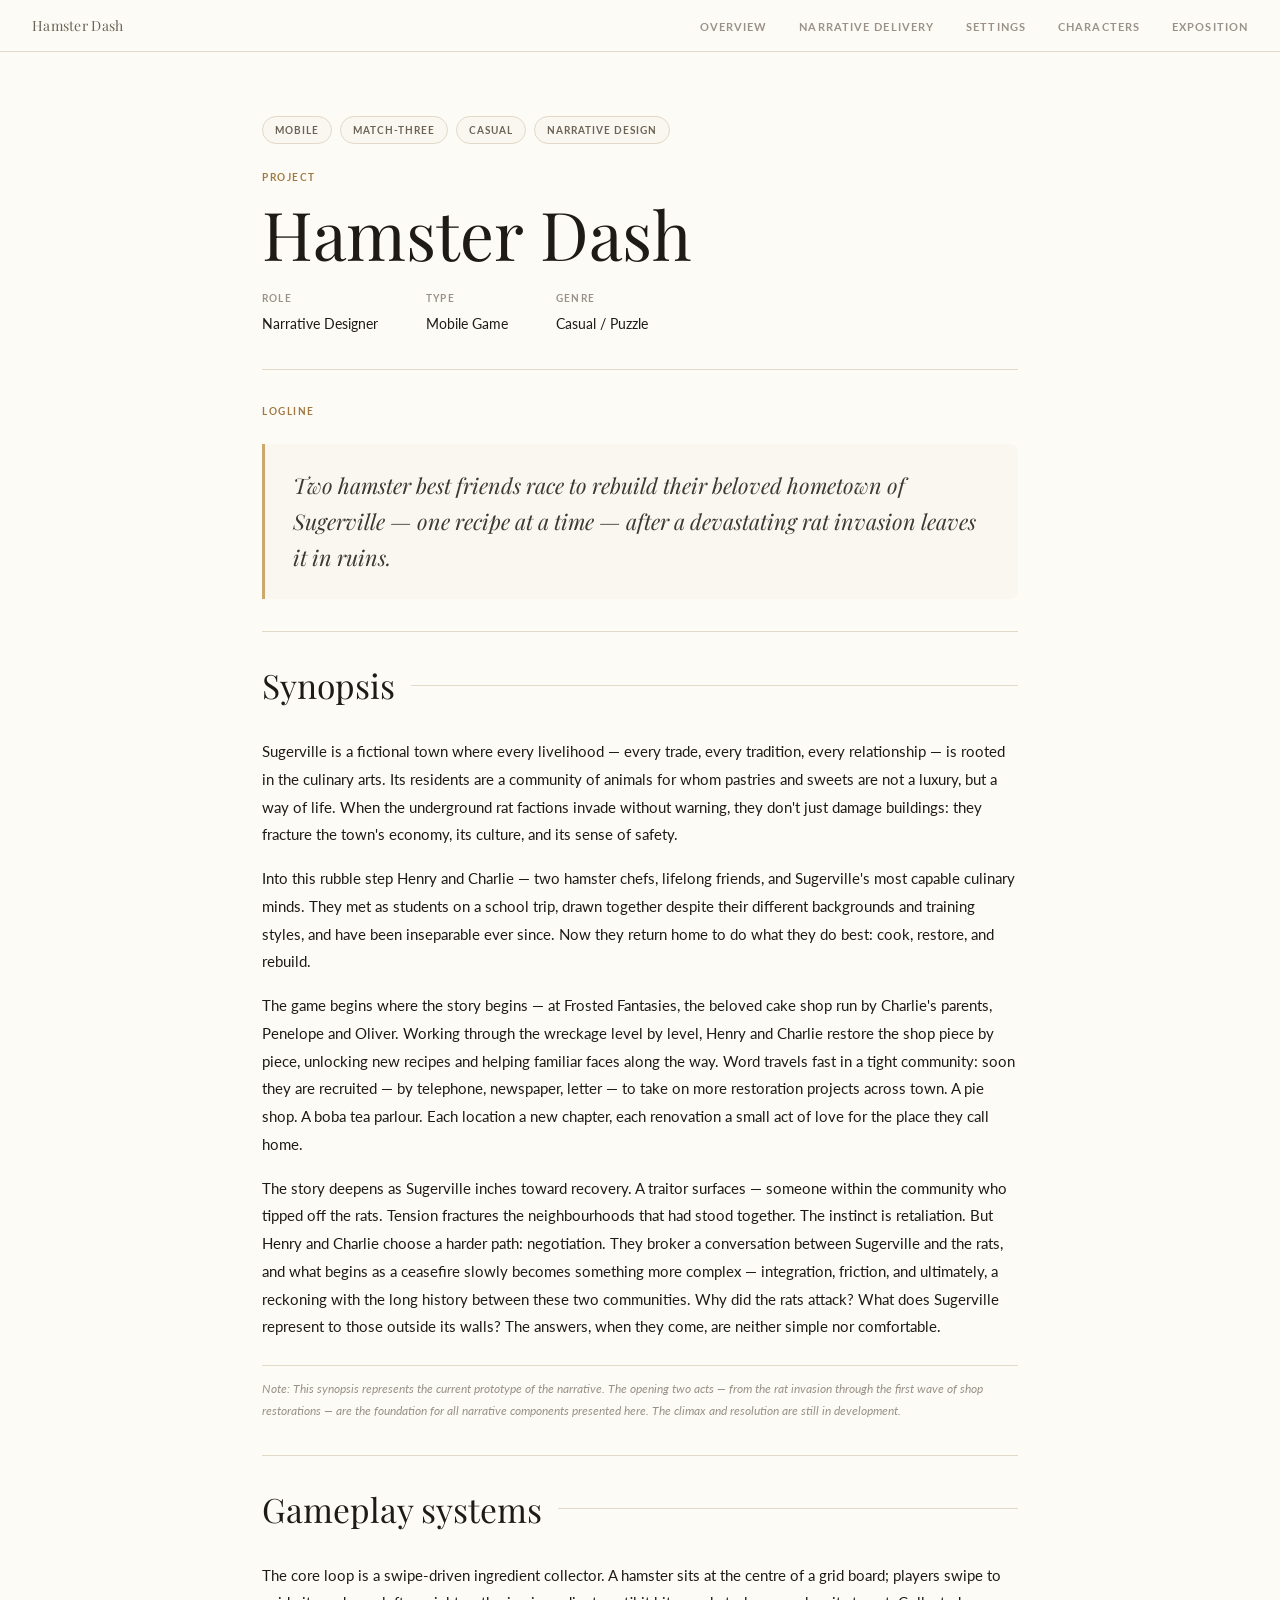
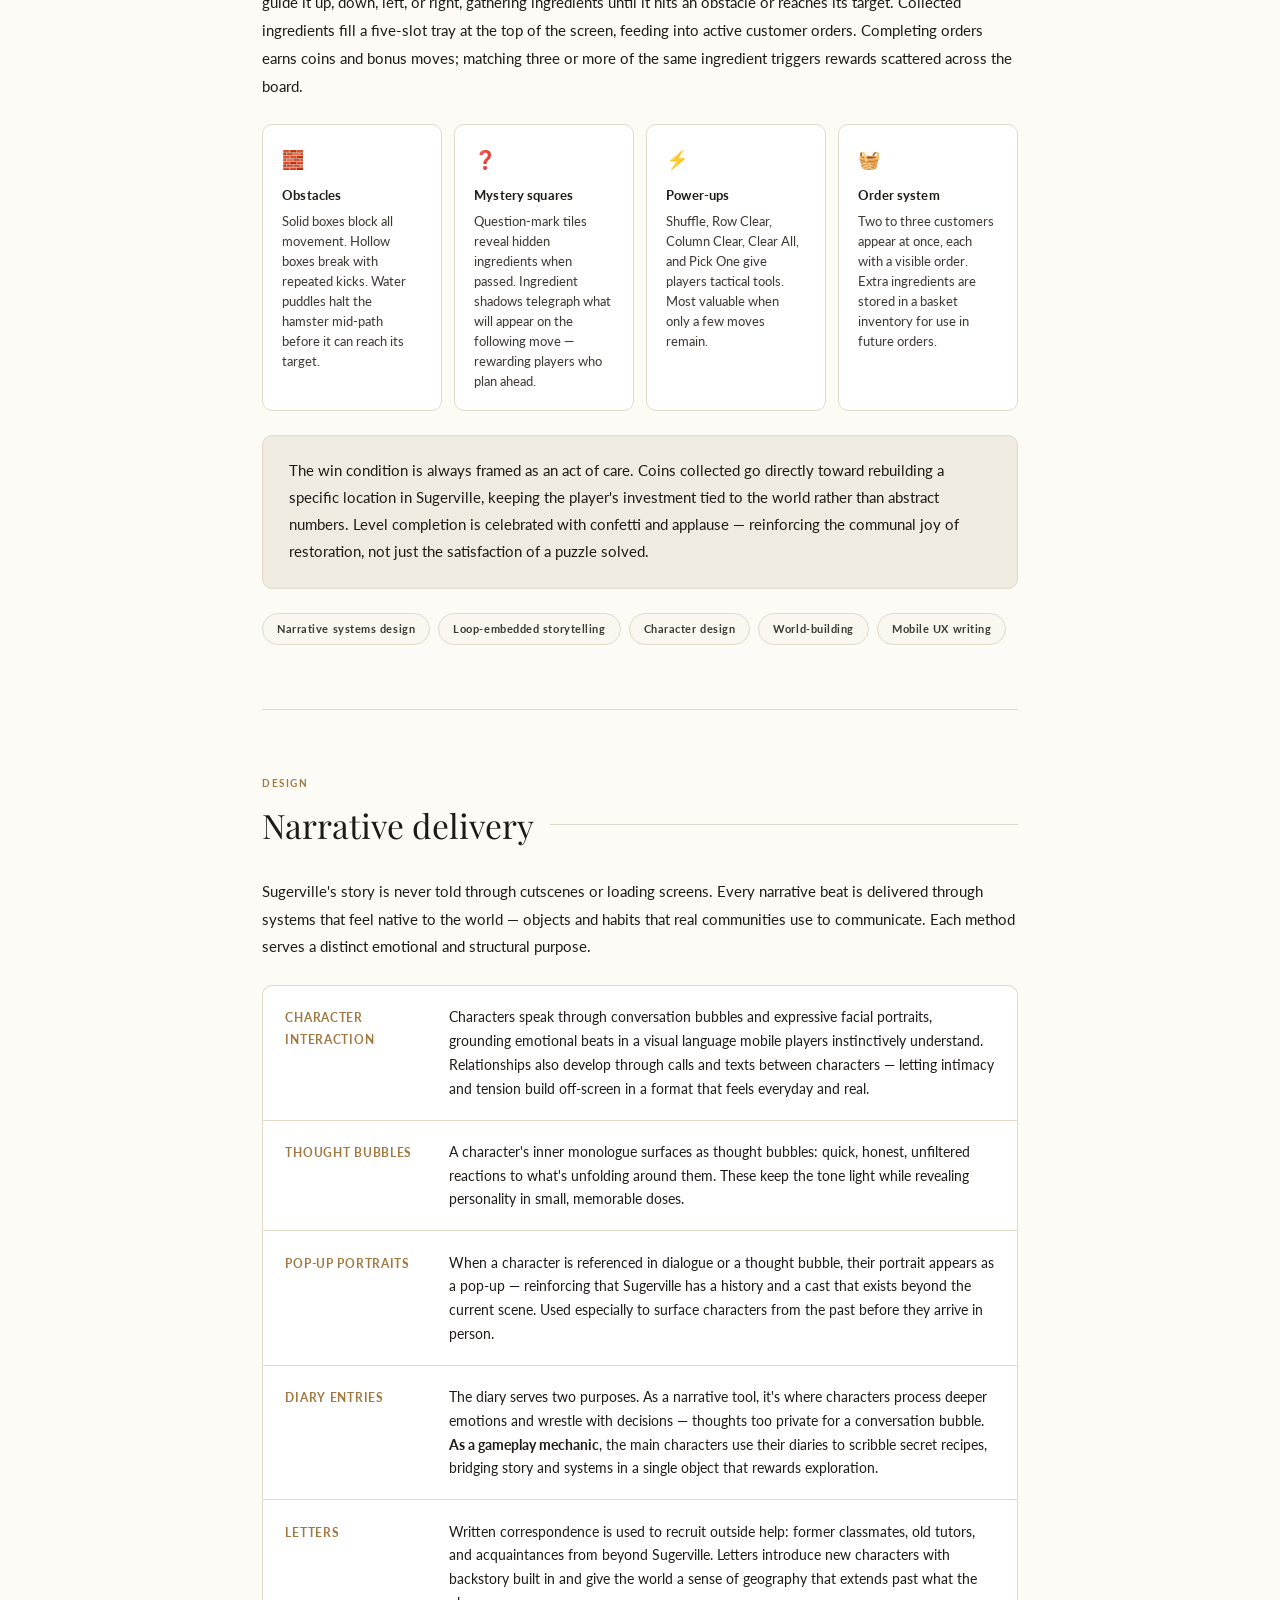
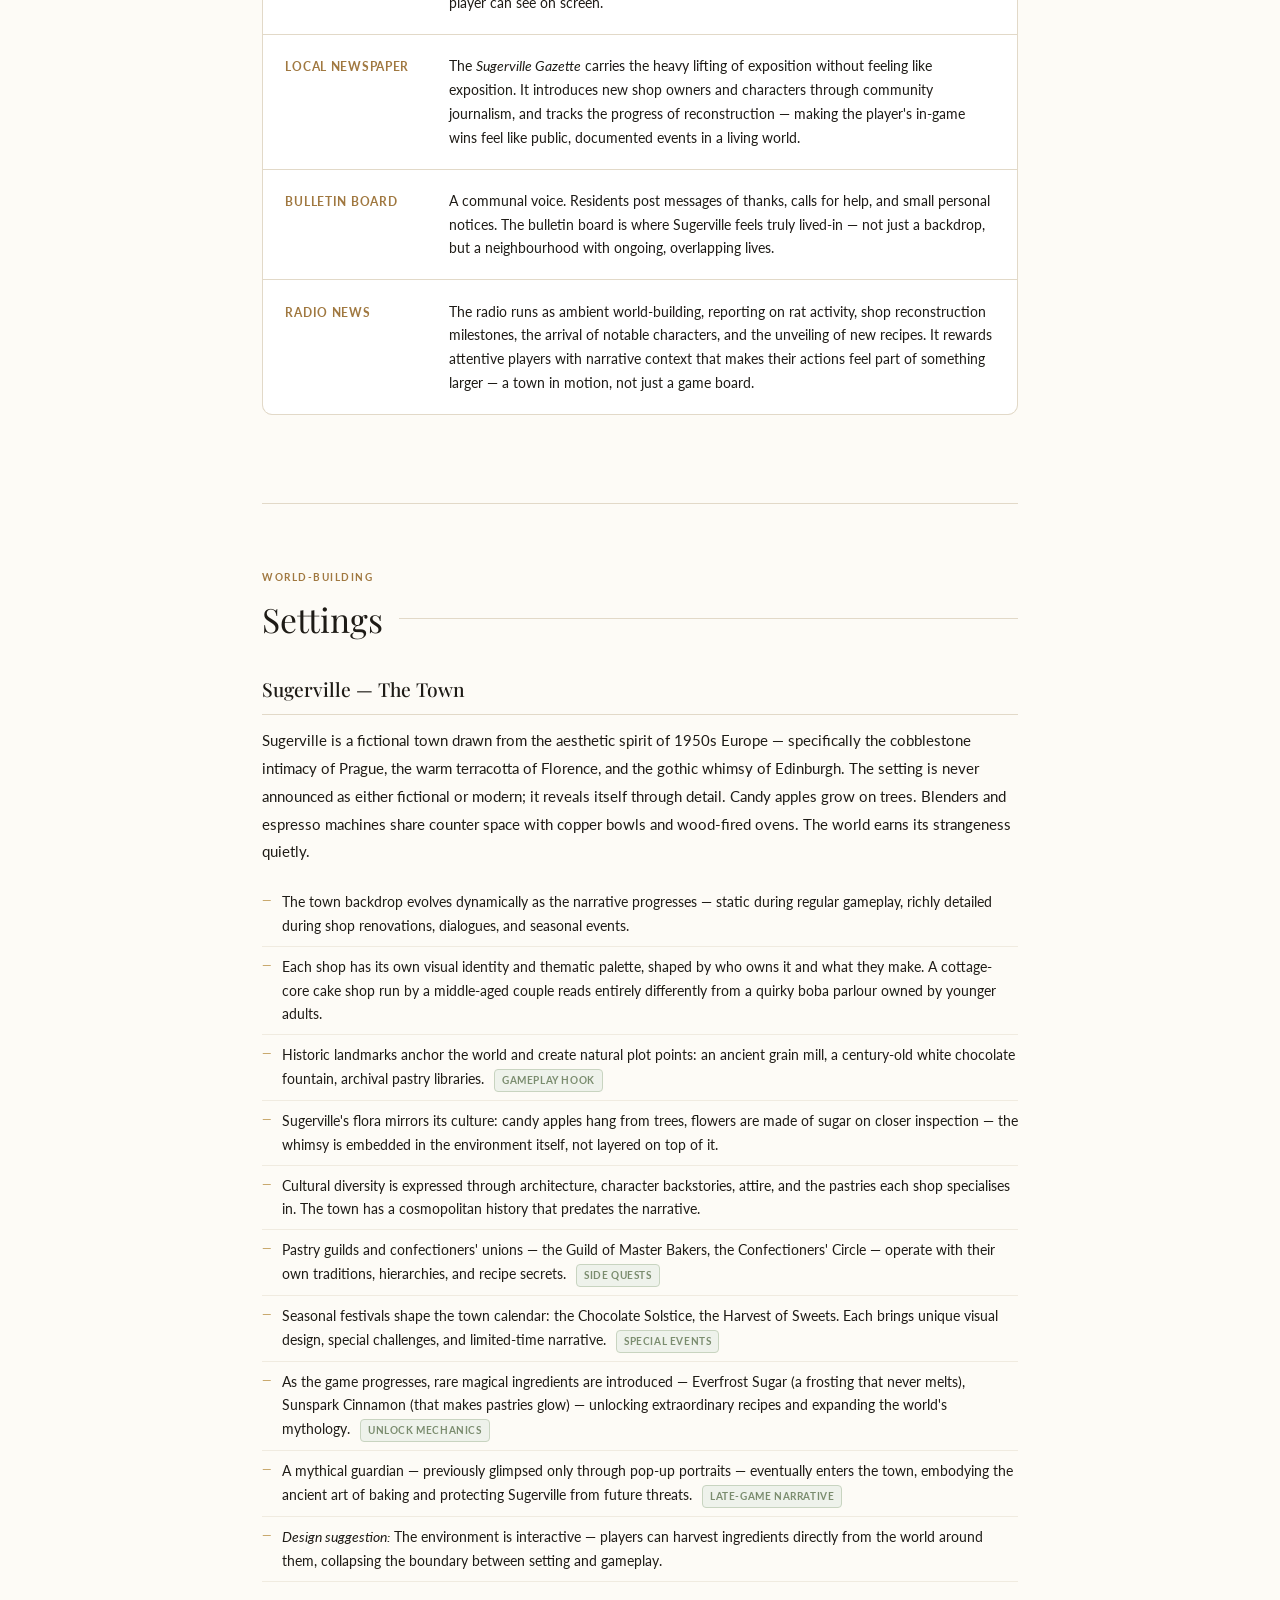
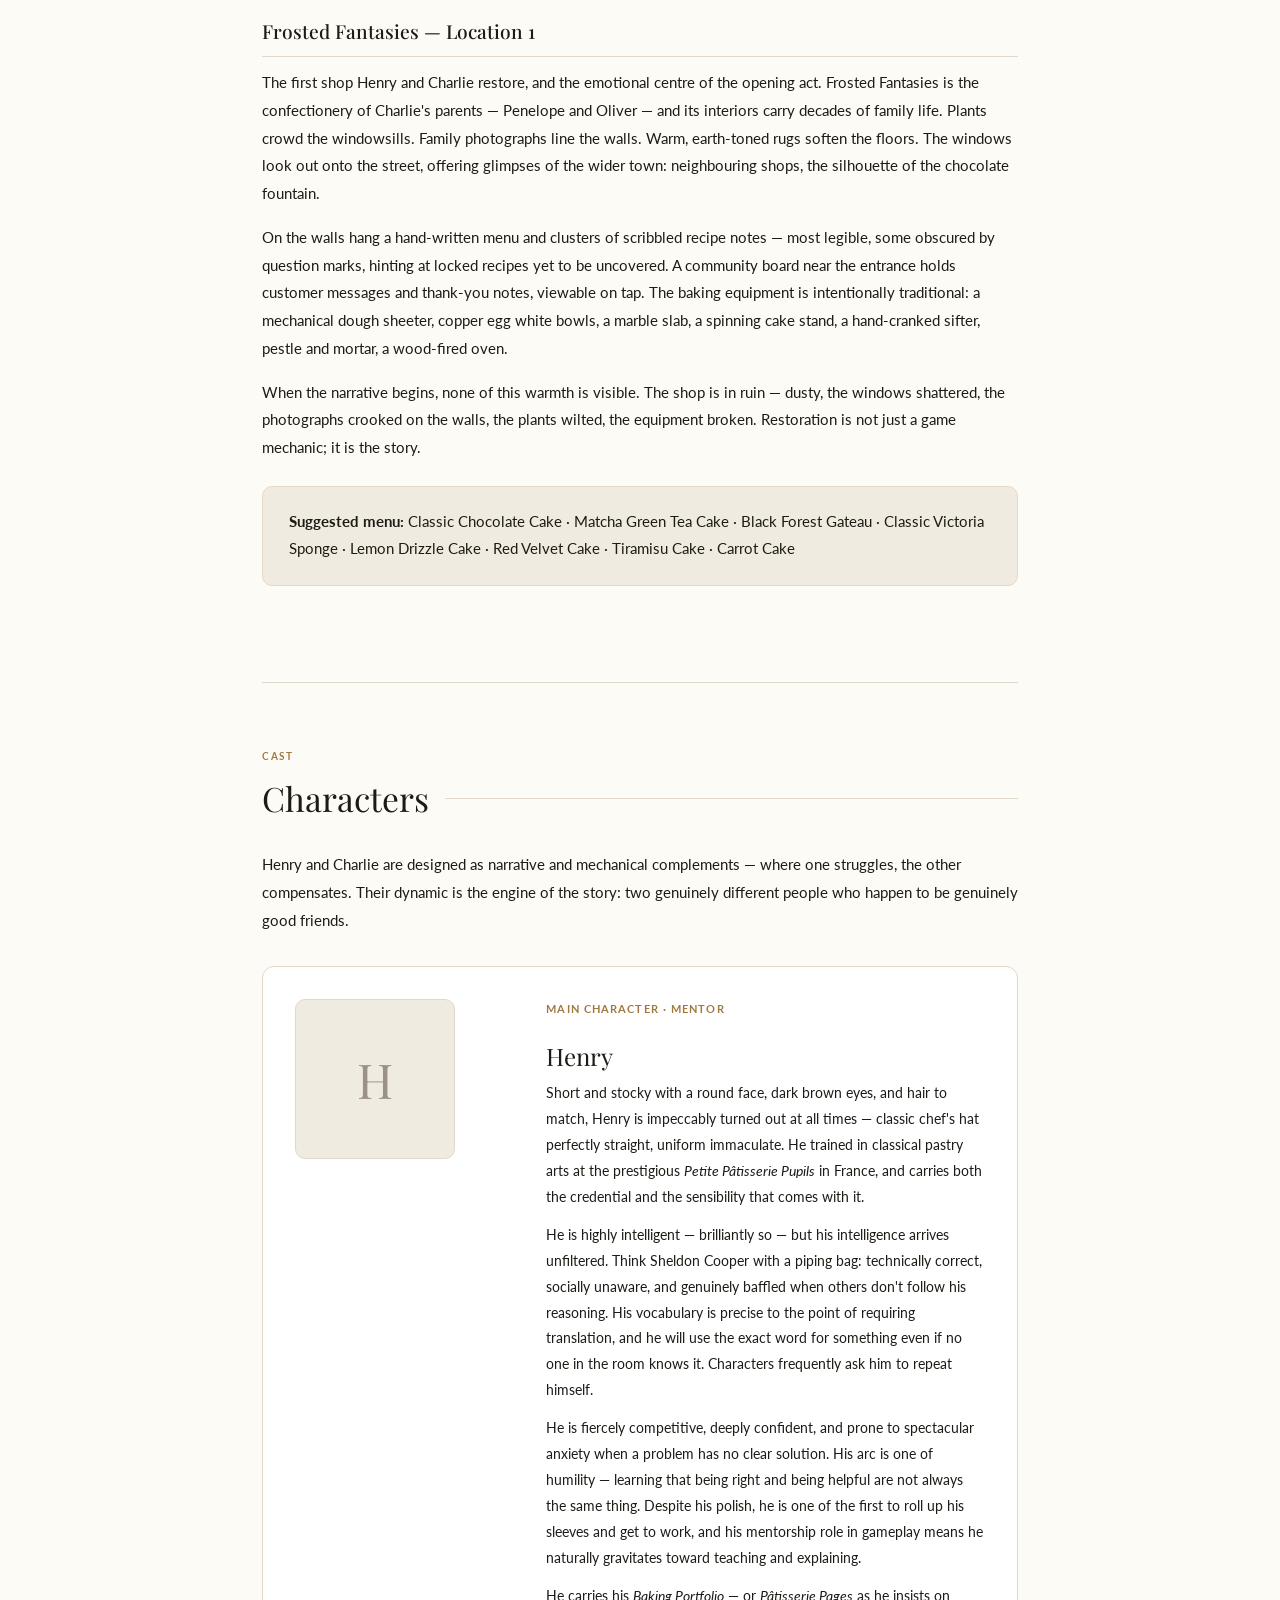
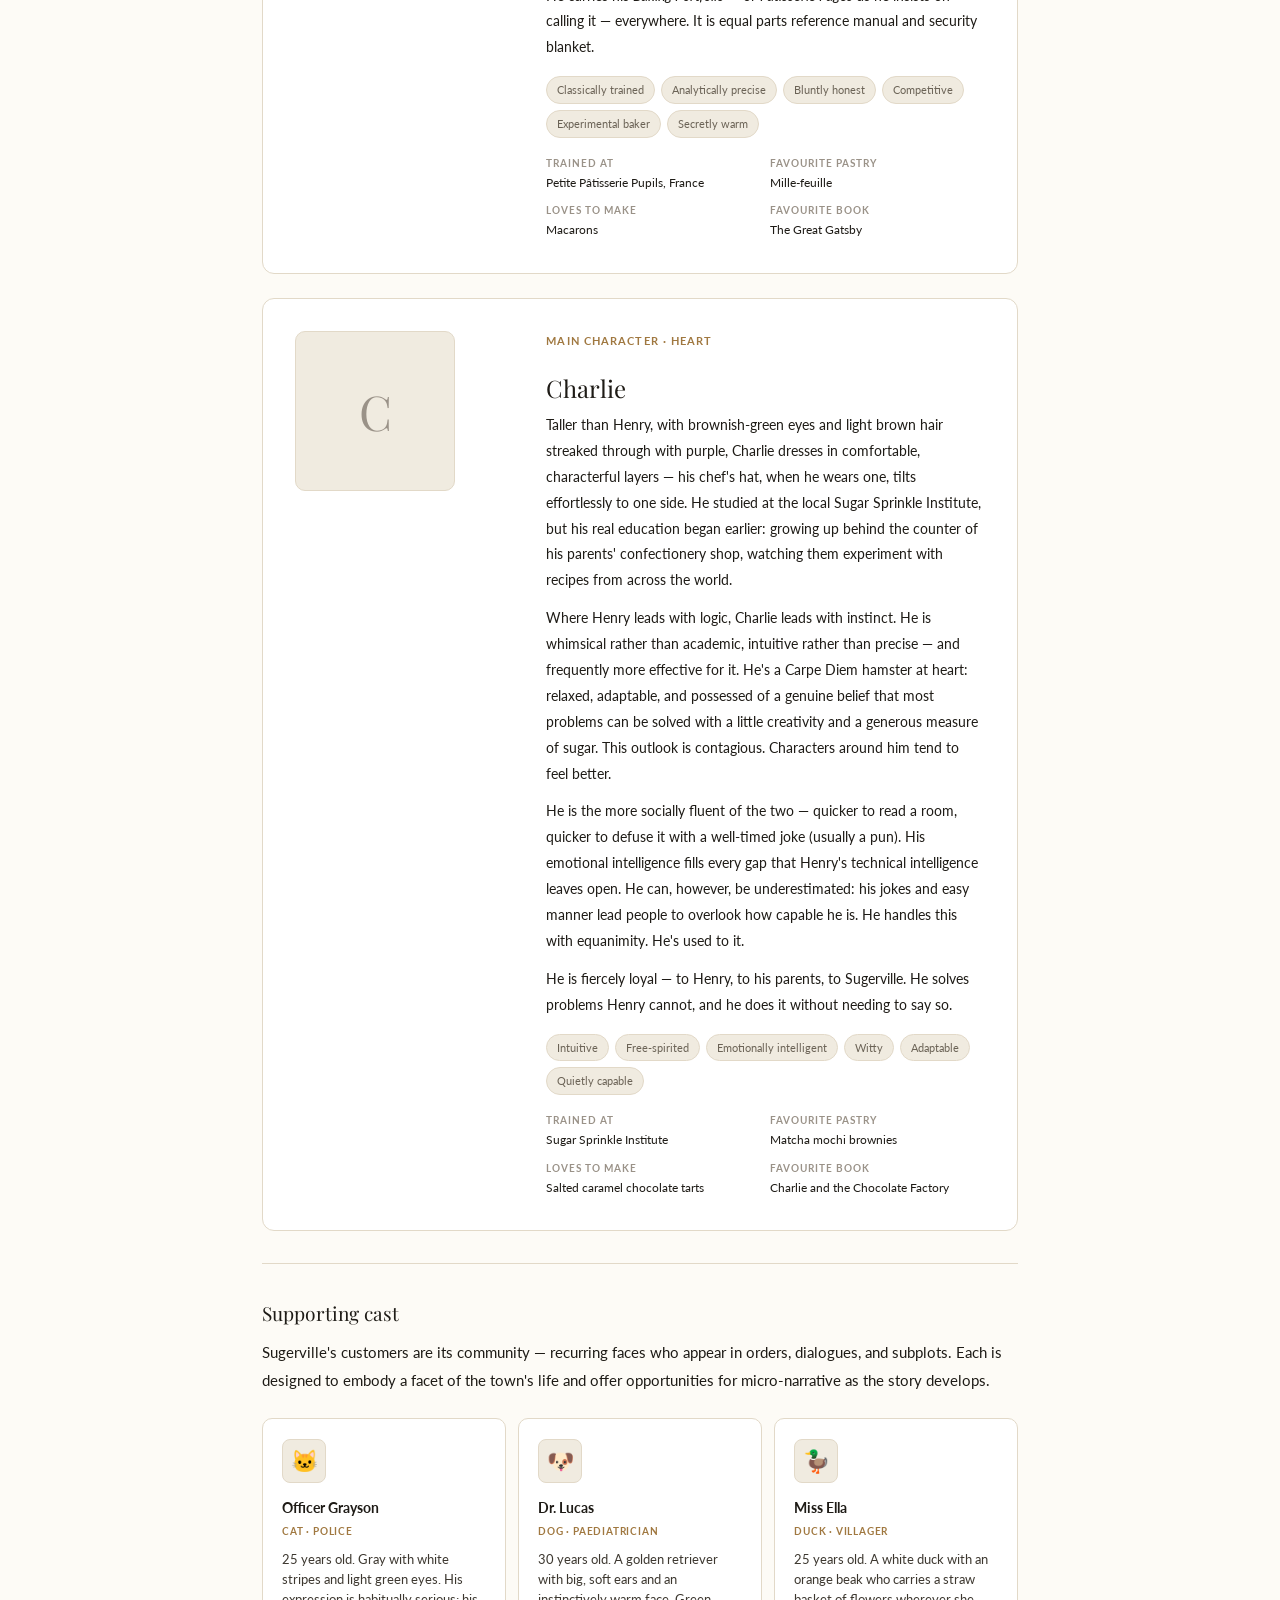
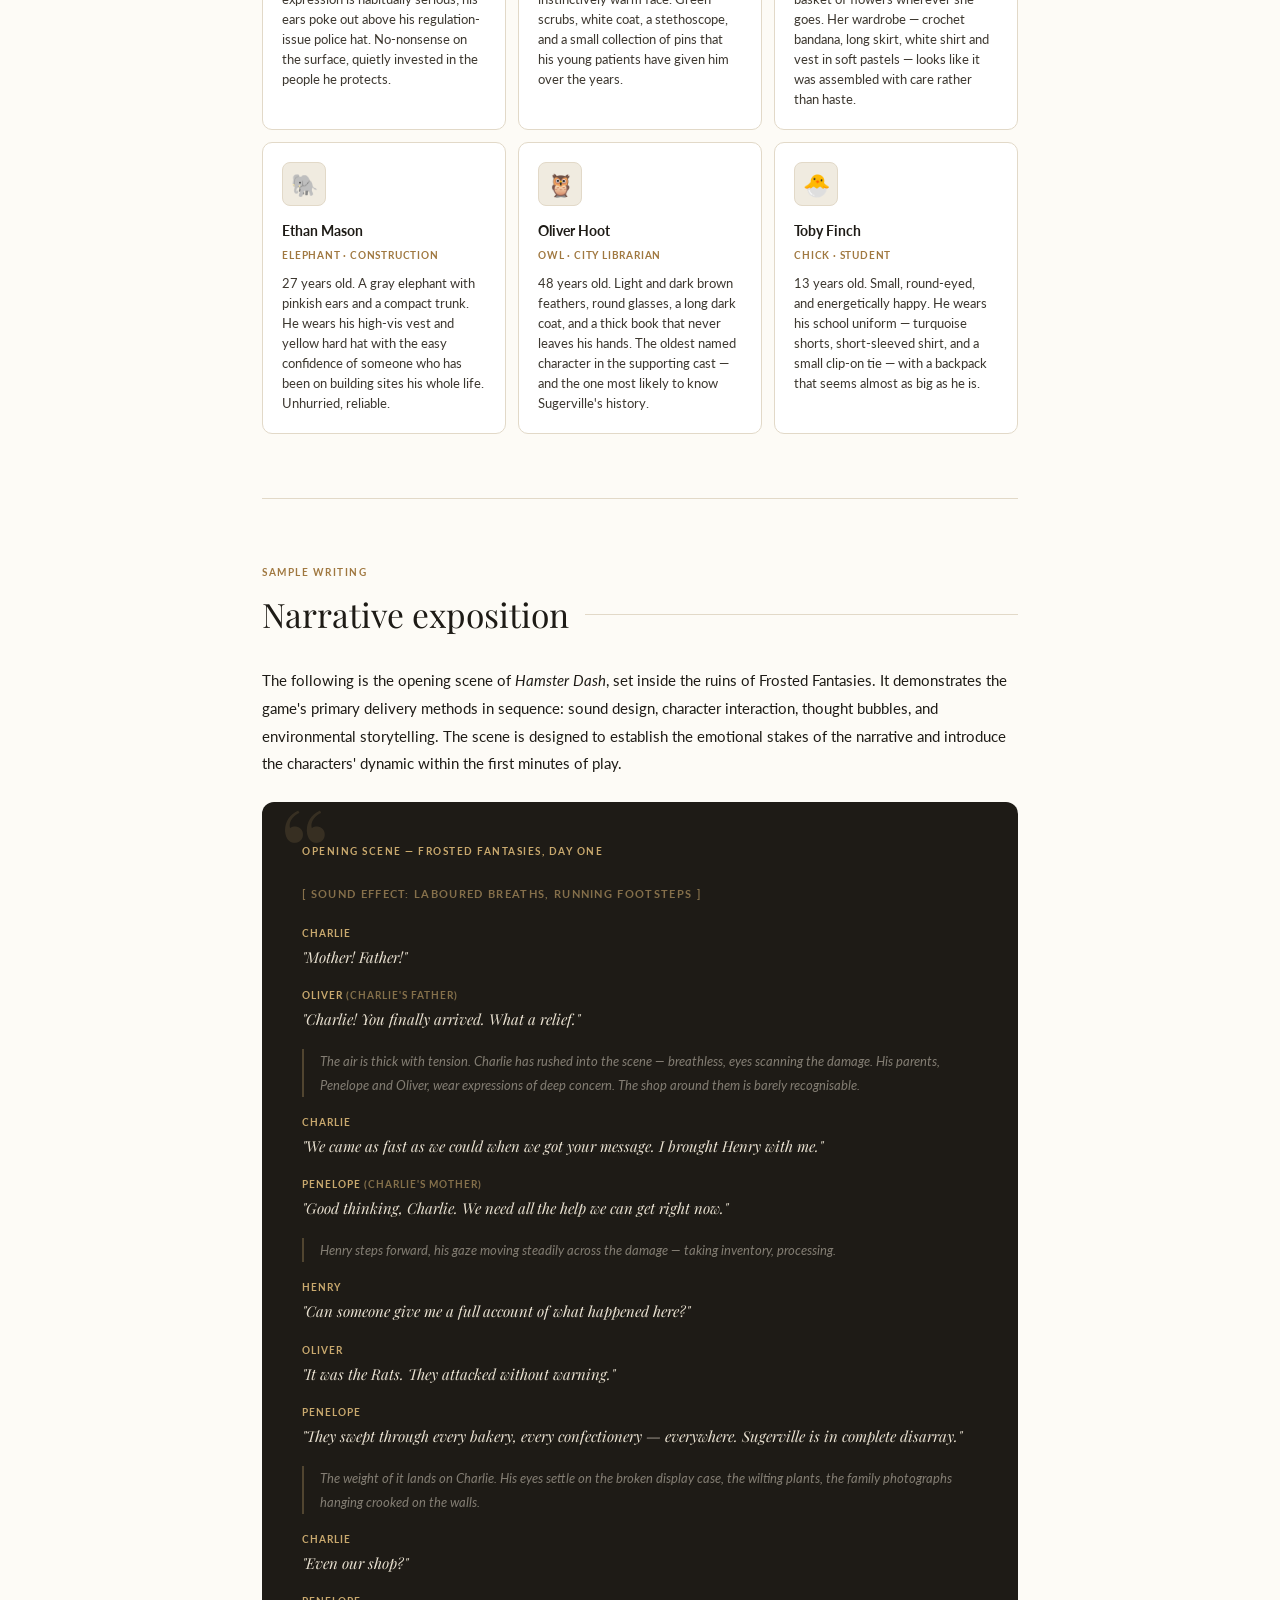
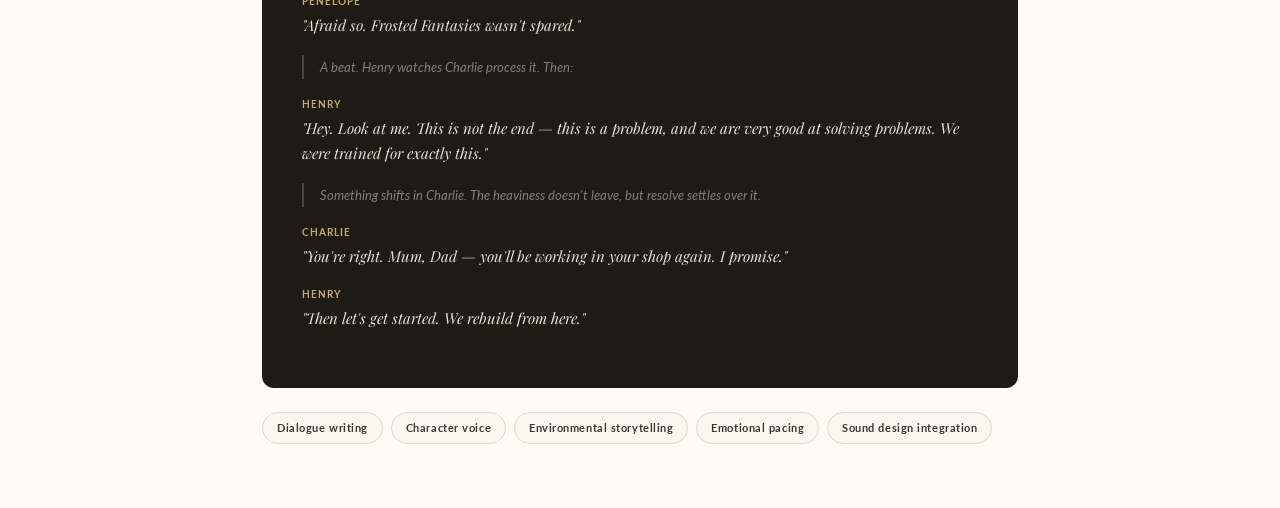
==== hamster-dash.html @ 73575da7 "Add files via upload" ====
<!DOCTYPE html>
<html lang="en">
<head>
<meta charset="UTF-8">
<meta name="viewport" content="width=device-width, initial-scale=1.0">
<title>Hamster Dash – Arezoo Izadi</title>
<link href="https://fonts.googleapis.com/css2?family=Playfair+Display:ital,wght@0,400;0,500;1,400&family=Lato:wght@300;400;700&display=swap" rel="stylesheet">
<style>
  :root {
    --cream: #FDFBF6;
    --warm-white: #FAF7F0;
    --parchment: #F0EBE0;
    --border: #E2D9C8;
    --gold: #C9A96E;
    --gold-dark: #A07840;
    --ink: #1E1B16;
    --ink-mid: #3D3830;
    --ink-light: #6B6356;
    --ink-faint: #9A9288;
    --sage: #7A8C6E;
    --dusty-rose: #C4887A;
    --slate-blue: #6B7FA3;
  }

  * { box-sizing: border-box; margin: 0; padding: 0; }

  html { scroll-behavior: smooth; }

  body {
    font-family: 'Lato', sans-serif;
    background: var(--cream);
    color: var(--ink);
    font-weight: 400;
    line-height: 1.8;
  }

  /* ── Sticky Nav ── */
  nav {
    position: sticky;
    top: 0;
    z-index: 100;
    background: rgba(253, 251, 246, 0.95);
    backdrop-filter: blur(8px);
    border-bottom: 1px solid var(--border);
    padding: 0 2rem;
    display: flex;
    align-items: center;
    justify-content: space-between;
    height: 52px;
  }
  .nav-title {
    font-family: 'Playfair Display', serif;
    font-size: 14px;
    color: var(--ink-light);
    letter-spacing: 0.02em;
  }
  .nav-links {
    display: flex;
    gap: 2rem;
    list-style: none;
  }
  .nav-links a {
    font-size: 11px;
    font-weight: 700;
    letter-spacing: 0.1em;
    text-transform: uppercase;
    color: var(--ink-faint);
    text-decoration: none;
    transition: color 0.2s;
  }
  .nav-links a:hover { color: var(--gold-dark); }

  /* ── Main wrapper ── */
  .page { max-width: 820px; margin: 0 auto; padding: 0 2rem; }

  /* ── Section spacing ── */
  section { padding: 4rem 0; }
  section + section { border-top: 1px solid var(--border); }

  /* ── Labels ── */
  .eyebrow {
    font-size: 10px;
    font-weight: 700;
    letter-spacing: 0.15em;
    text-transform: uppercase;
    color: var(--gold-dark);
    margin-bottom: 0.75rem;
    display: block;
  }

  /* ── Display headings ── */
  h1 {
    font-family: 'Playfair Display', serif;
    font-size: clamp(2.8rem, 6vw, 4.2rem);
    font-weight: 400;
    line-height: 1.05;
    color: var(--ink);
    margin-bottom: 0.5rem;
  }
  h2 {
    font-family: 'Playfair Display', serif;
    font-size: clamp(1.6rem, 3vw, 2.1rem);
    font-weight: 400;
    color: var(--ink);
    margin-bottom: 1rem;
    line-height: 1.25;
  }
  h3 {
    font-family: 'Playfair Display', serif;
    font-size: 1.15rem;
    font-weight: 500;
    color: var(--ink);
    margin-bottom: 0.4rem;
  }

  /* ── Body text ── */
  p {
    font-size: 15px;
    color: var(--ink);
    line-height: 1.85;
    margin-bottom: 1rem;
  }
  p:last-child { margin-bottom: 0; }

  /* ── Tags row ── */
  .tags { display: flex; gap: 8px; flex-wrap: wrap; margin-bottom: 1.5rem; }
  .tag {
    font-size: 10px; font-weight: 700;
    letter-spacing: 0.1em; text-transform: uppercase;
    padding: 4px 12px; border-radius: 99px;
    border: 1px solid var(--border);
    color: var(--ink-light);
    background: var(--warm-white);
  }

  /* ── Meta row ── */
  .meta-row { display: flex; gap: 3rem; flex-wrap: wrap; margin-top: 1.25rem; }
  .meta-item { }
  .meta-label { font-size: 10px; font-weight: 700; letter-spacing: 0.12em; text-transform: uppercase; color: var(--ink-faint); display: block; margin-bottom: 2px; }
  .meta-value { font-size: 14px; font-weight: 400; color: var(--ink); }

  /* ── Logline ── */
  .logline {
    font-family: 'Playfair Display', serif;
    font-size: clamp(1.1rem, 2.2vw, 1.35rem);
    font-style: italic;
    color: var(--ink-mid);
    line-height: 1.65;
    padding: 1.5rem 1.75rem;
    border-left: 3px solid var(--gold);
    background: var(--warm-white);
    border-radius: 0 8px 8px 0;
    margin: 1.5rem 0;
  }

  /* ── Synopsis note ── */
  .prototype-note {
    font-size: 12px;
    font-style: italic;
    color: var(--ink-faint);
    border-top: 1px solid var(--border);
    padding-top: 0.75rem;
    margin-top: 1.5rem;
  }

  /* ── Divider ── */
  .divider { border: none; border-top: 1px solid var(--border); margin: 2rem 0; }

  /* ── Cards grid ── */
  .cards { display: grid; grid-template-columns: repeat(auto-fit, minmax(175px, 1fr)); gap: 12px; margin: 1.5rem 0; }
  .card {
    background: #fff;
    border: 1px solid var(--border);
    border-radius: 10px;
    padding: 1.1rem 1.2rem;
  }
  .card-icon { font-size: 18px; margin-bottom: 0.5rem; display: block; }
  .card-title { font-size: 13px; font-weight: 700; color: var(--ink); margin-bottom: 5px; letter-spacing: 0.01em; }
  .card-desc { font-size: 12.5px; color: var(--ink-mid); line-height: 1.6; }

  /* ── Callout box ── */
  .callout {
    background: var(--parchment);
    border: 1px solid var(--border);
    border-radius: 10px;
    padding: 1.4rem 1.6rem;
    margin: 1.5rem 0;
  }
  .callout p { color: var(--ink); font-size: 14.5px; }

  /* ── Chips ── */
  .chips { display: flex; flex-wrap: wrap; gap: 8px; margin-top: 1.25rem; }
  .chip {
    font-size: 11px; font-weight: 700; letter-spacing: 0.05em;
    padding: 5px 14px; border-radius: 99px;
    border: 1px solid var(--border);
    color: var(--ink-mid);
    background: var(--warm-white);
  }

  /* ── Narrative delivery methods ── */
  .delivery-grid { display: grid; gap: 1px; background: var(--border); border: 1px solid var(--border); border-radius: 10px; overflow: hidden; margin: 1.5rem 0; }
  .delivery-item { background: #fff; padding: 1.2rem 1.4rem; display: grid; grid-template-columns: 140px 1fr; gap: 1.5rem; align-items: start; }
  .delivery-item:last-child { }
  .delivery-method { font-size: 12px; font-weight: 700; letter-spacing: 0.06em; text-transform: uppercase; color: var(--gold-dark); padding-top: 2px; }
  .delivery-desc { font-size: 14px; color: var(--ink); line-height: 1.7; }
  .delivery-desc strong { font-weight: 700; color: var(--ink); }
  @media (max-width: 580px) {
    .delivery-item { grid-template-columns: 1fr; gap: 0.4rem; }
  }

  /* ── Character cards ── */
  .character-card {
    background: #fff;
    border: 1px solid var(--border);
    border-radius: 12px;
    padding: 2rem;
    margin-bottom: 1.5rem;
    display: grid;
    grid-template-columns: 1fr 2fr;
    gap: 2rem;
    align-items: start;
  }
  @media (max-width: 600px) { .character-card { grid-template-columns: 1fr; } }
  .char-avatar {
    aspect-ratio: 1;
    border-radius: 10px;
    background: var(--parchment);
    border: 1px solid var(--border);
    display: flex;
    align-items: center;
    justify-content: center;
    font-family: 'Playfair Display', serif;
    font-size: 3rem;
    color: var(--ink-faint);
    max-width: 160px;
  }
  .char-name { font-family: 'Playfair Display', serif; font-size: 1.5rem; font-weight: 400; color: var(--ink); margin-bottom: 2px; }
  .char-role { font-size: 11px; font-weight: 700; letter-spacing: 0.1em; text-transform: uppercase; color: var(--gold-dark); margin-bottom: 1rem; display: block; }
  .char-traits { display: flex; flex-wrap: wrap; gap: 6px; margin: 0.75rem 0; }
  .char-trait {
    font-size: 11px; padding: 3px 10px;
    border-radius: 99px;
    background: var(--parchment);
    color: var(--ink-light);
    border: 1px solid var(--border);
    font-weight: 400;
  }
  .char-details { margin-top: 1rem; display: grid; grid-template-columns: 1fr 1fr; gap: 0.5rem; }
  .char-detail-item { font-size: 12px; }
  .char-detail-label { color: var(--ink-faint); font-size: 10px; text-transform: uppercase; letter-spacing: 0.1em; font-weight: 700; display: block; }
  .char-detail-value { color: var(--ink); }

  /* ── Secondary characters ── */
  .secondary-grid { display: grid; grid-template-columns: repeat(auto-fit, minmax(200px, 1fr)); gap: 12px; margin-top: 1.5rem; }
  .secondary-card {
    background: #fff;
    border: 1px solid var(--border);
    border-radius: 10px;
    padding: 1.2rem;
  }
  .secondary-avatar {
    width: 44px; height: 44px; border-radius: 8px;
    background: var(--parchment);
    display: flex; align-items: center; justify-content: center;
    font-size: 22px; margin-bottom: 0.75rem;
    border: 1px solid var(--border);
  }
  .secondary-name { font-size: 14px; font-weight: 700; color: var(--ink); margin-bottom: 2px; }
  .secondary-role { font-size: 10px; font-weight: 700; letter-spacing: 0.08em; text-transform: uppercase; color: var(--gold-dark); margin-bottom: 0.6rem; display: block; }
  .secondary-desc { font-size: 12.5px; color: var(--ink-mid); line-height: 1.6; }

  /* ── Settings ── */
  .setting-block { margin-bottom: 2rem; }
  .setting-name {
    font-family: 'Playfair Display', serif;
    font-size: 1.2rem;
    color: var(--ink);
    margin-bottom: 0.75rem;
    padding-bottom: 0.5rem;
    border-bottom: 1px solid var(--border);
  }
  .setting-highlights { list-style: none; margin: 1rem 0; }
  .setting-highlights li {
    font-size: 14px;
    color: var(--ink);
    line-height: 1.7;
    padding: 0.5rem 0 0.5rem 1.25rem;
    border-bottom: 1px solid var(--parchment);
    position: relative;
  }
  .setting-highlights li::before {
    content: '—';
    position: absolute;
    left: 0;
    color: var(--gold);
    font-size: 12px;
  }
  .gameplay-tag {
    display: inline-block;
    font-size: 10px; font-weight: 700;
    letter-spacing: 0.06em; text-transform: uppercase;
    color: var(--sage);
    background: #EEF2EB;
    border: 1px solid #C8D4C0;
    border-radius: 4px;
    padding: 2px 7px;
    margin-left: 6px;
    vertical-align: middle;
  }

  /* ── Exposition / Dialogue ── */
  .exposition-wrap {
    background: var(--ink);
    border-radius: 12px;
    padding: 2.5rem;
    margin: 1.5rem 0;
    position: relative;
    overflow: hidden;
  }
  .exposition-wrap::before {
    content: '\201C';
    font-family: 'Playfair Display', serif;
    font-size: 8rem;
    color: rgba(201, 169, 110, 0.15);
    position: absolute;
    top: -1rem;
    left: 1rem;
    line-height: 1;
    pointer-events: none;
  }
  .exposition-label {
    font-size: 10px; font-weight: 700;
    letter-spacing: 0.15em; text-transform: uppercase;
    color: var(--gold);
    margin-bottom: 1.5rem;
    display: block;
  }
  .dialogue-line { margin-bottom: 1rem; }
  .dialogue-speaker {
    font-size: 10px; font-weight: 700;
    letter-spacing: 0.1em; text-transform: uppercase;
    color: var(--gold);
    display: block;
    margin-bottom: 3px;
  }
  .dialogue-text {
    font-family: 'Playfair Display', serif;
    font-style: italic;
    font-size: 15px;
    color: #E8E0D0;
    line-height: 1.7;
  }
  .stage-direction {
    font-size: 13px;
    color: rgba(232, 224, 208, 0.5);
    font-style: italic;
    margin: 1rem 0;
    padding-left: 1rem;
    border-left: 2px solid rgba(201, 169, 110, 0.3);
  }
  .sound-effect {
    font-size: 11px; font-weight: 700;
    letter-spacing: 0.12em; text-transform: uppercase;
    color: rgba(201, 169, 110, 0.6);
    margin-bottom: 1.25rem;
    display: block;
  }

  /* ── Section header with rule ── */
  .section-header {
    display: flex;
    align-items: center;
    gap: 1rem;
    margin-bottom: 2rem;
  }
  .section-header h2 { margin-bottom: 0; white-space: nowrap; }
  .section-rule { flex: 1; border: none; border-top: 1px solid var(--border); }
</style>
</head>
<body>

<!-- ── Sticky nav ── -->
<nav>
  <span class="nav-title">Hamster Dash</span>
  <ul class="nav-links">
    <li><a href="#overview">Overview</a></li>
    <li><a href="#delivery">Narrative delivery</a></li>
    <li><a href="#settings">Settings</a></li>
    <li><a href="#characters">Characters</a></li>
    <li><a href="#exposition">Exposition</a></li>
  </ul>
</nav>

<div class="page">

  <!-- ═══════════════════════════════════
       SECTION 1 — OVERVIEW
  ════════════════════════════════════ -->
  <section id="overview">
    <div class="tags">
      <span class="tag">Mobile</span>
      <span class="tag">Match-Three</span>
      <span class="tag">Casual</span>
      <span class="tag">Narrative Design</span>
    </div>

    <span class="eyebrow">Project</span>
    <h1>Hamster Dash</h1>

    <div class="meta-row">
      <div class="meta-item">
        <span class="meta-label">Role</span>
        <span class="meta-value">Narrative Designer</span>
      </div>
      <div class="meta-item">
        <span class="meta-label">Type</span>
        <span class="meta-value">Mobile Game</span>
      </div>
      <div class="meta-item">
        <span class="meta-label">Genre</span>
        <span class="meta-value">Casual / Puzzle</span>
      </div>
    </div>

    <hr class="divider">

    <span class="eyebrow">Logline</span>
    <p class="logline">Two hamster best friends race to rebuild their beloved hometown of Sugerville — one recipe at a time — after a devastating rat invasion leaves it in ruins.</p>

    <hr class="divider">

    <div class="section-header">
      <h2>Synopsis</h2>
      <hr class="section-rule">
    </div>

    <p>Sugerville is a fictional town where every livelihood — every trade, every tradition, every relationship — is rooted in the culinary arts. Its residents are a community of animals for whom pastries and sweets are not a luxury, but a way of life. When the underground rat factions invade without warning, they don't just damage buildings: they fracture the town's economy, its culture, and its sense of safety.</p>

    <p>Into this rubble step Henry and Charlie — two hamster chefs, lifelong friends, and Sugerville's most capable culinary minds. They met as students on a school trip, drawn together despite their different backgrounds and training styles, and have been inseparable ever since. Now they return home to do what they do best: cook, restore, and rebuild.</p>

    <p>The game begins where the story begins — at Frosted Fantasies, the beloved cake shop run by Charlie's parents, Penelope and Oliver. Working through the wreckage level by level, Henry and Charlie restore the shop piece by piece, unlocking new recipes and helping familiar faces along the way. Word travels fast in a tight community: soon they are recruited — by telephone, newspaper, letter — to take on more restoration projects across town. A pie shop. A boba tea parlour. Each location a new chapter, each renovation a small act of love for the place they call home.</p>

    <p>The story deepens as Sugerville inches toward recovery. A traitor surfaces — someone within the community who tipped off the rats. Tension fractures the neighbourhoods that had stood together. The instinct is retaliation. But Henry and Charlie choose a harder path: negotiation. They broker a conversation between Sugerville and the rats, and what begins as a ceasefire slowly becomes something more complex — integration, friction, and ultimately, a reckoning with the long history between these two communities. Why did the rats attack? What does Sugerville represent to those outside its walls? The answers, when they come, are neither simple nor comfortable.</p>

    <p class="prototype-note">Note: This synopsis represents the current prototype of the narrative. The opening two acts — from the rat invasion through the first wave of shop restorations — are the foundation for all narrative components presented here. The climax and resolution are still in development.</p>

    <hr class="divider">

    <div class="section-header">
      <h2>Gameplay systems</h2>
      <hr class="section-rule">
    </div>

    <p>The core loop is a swipe-driven ingredient collector. A hamster sits at the centre of a grid board; players swipe to guide it up, down, left, or right, gathering ingredients until it hits an obstacle or reaches its target. Collected ingredients fill a five-slot tray at the top of the screen, feeding into active customer orders. Completing orders earns coins and bonus moves; matching three or more of the same ingredient triggers rewards scattered across the board.</p>

    <div class="cards">
      <div class="card">
        <span class="card-icon">🧱</span>
        <p class="card-title">Obstacles</p>
        <p class="card-desc">Solid boxes block all movement. Hollow boxes break with repeated kicks. Water puddles halt the hamster mid-path before it can reach its target.</p>
      </div>
      <div class="card">
        <span class="card-icon">❓</span>
        <p class="card-title">Mystery squares</p>
        <p class="card-desc">Question-mark tiles reveal hidden ingredients when passed. Ingredient shadows telegraph what will appear on the following move — rewarding players who plan ahead.</p>
      </div>
      <div class="card">
        <span class="card-icon">⚡</span>
        <p class="card-title">Power-ups</p>
        <p class="card-desc">Shuffle, Row Clear, Column Clear, Clear All, and Pick One give players tactical tools. Most valuable when only a few moves remain.</p>
      </div>
      <div class="card">
        <span class="card-icon">🧺</span>
        <p class="card-title">Order system</p>
        <p class="card-desc">Two to three customers appear at once, each with a visible order. Extra ingredients are stored in a basket inventory for use in future orders.</p>
      </div>
    </div>

    <div class="callout">
      <p>The win condition is always framed as an act of care. Coins collected go directly toward rebuilding a specific location in Sugerville, keeping the player's investment tied to the world rather than abstract numbers. Level completion is celebrated with confetti and applause — reinforcing the communal joy of restoration, not just the satisfaction of a puzzle solved.</p>
    </div>

    <div class="chips">
      <span class="chip">Narrative systems design</span>
      <span class="chip">Loop-embedded storytelling</span>
      <span class="chip">Character design</span>
      <span class="chip">World-building</span>
      <span class="chip">Mobile UX writing</span>
    </div>
  </section>


  <!-- ═══════════════════════════════════
       SECTION 2 — NARRATIVE DELIVERY
  ════════════════════════════════════ -->
  <section id="delivery">
    <span class="eyebrow">Design</span>
    <div class="section-header">
      <h2>Narrative delivery</h2>
      <hr class="section-rule">
    </div>

    <p>Sugerville's story is never told through cutscenes or loading screens. Every narrative beat is delivered through systems that feel native to the world — objects and habits that real communities use to communicate. Each method serves a distinct emotional and structural purpose.</p>

    <div class="delivery-grid">
      <div class="delivery-item">
        <span class="delivery-method">Character interaction</span>
        <div class="delivery-desc">
          Characters speak through conversation bubbles and expressive facial portraits, grounding emotional beats in a visual language mobile players instinctively understand. Relationships also develop through calls and texts between characters — letting intimacy and tension build off-screen in a format that feels everyday and real.
        </div>
      </div>
      <div class="delivery-item">
        <span class="delivery-method">Thought bubbles</span>
        <div class="delivery-desc">
          A character's inner monologue surfaces as thought bubbles: quick, honest, unfiltered reactions to what's unfolding around them. These keep the tone light while revealing personality in small, memorable doses.
        </div>
      </div>
      <div class="delivery-item">
        <span class="delivery-method">Pop-up portraits</span>
        <div class="delivery-desc">
          When a character is referenced in dialogue or a thought bubble, their portrait appears as a pop-up — reinforcing that Sugerville has a history and a cast that exists beyond the current scene. Used especially to surface characters from the past before they arrive in person.
        </div>
      </div>
      <div class="delivery-item">
        <span class="delivery-method">Diary entries</span>
        <div class="delivery-desc">
          The diary serves two purposes. As a narrative tool, it's where characters process deeper emotions and wrestle with decisions — thoughts too private for a conversation bubble. <strong>As a gameplay mechanic</strong>, the main characters use their diaries to scribble secret recipes, bridging story and systems in a single object that rewards exploration.
        </div>
      </div>
      <div class="delivery-item">
        <span class="delivery-method">Letters</span>
        <div class="delivery-desc">
          Written correspondence is used to recruit outside help: former classmates, old tutors, and acquaintances from beyond Sugerville. Letters introduce new characters with backstory built in and give the world a sense of geography that extends past what the player can see on screen.
        </div>
      </div>
      <div class="delivery-item">
        <span class="delivery-method">Local newspaper</span>
        <div class="delivery-desc">
          The <em>Sugerville Gazette</em> carries the heavy lifting of exposition without feeling like exposition. It introduces new shop owners and characters through community journalism, and tracks the progress of reconstruction — making the player's in-game wins feel like public, documented events in a living world.
        </div>
      </div>
      <div class="delivery-item">
        <span class="delivery-method">Bulletin board</span>
        <div class="delivery-desc">
          A communal voice. Residents post messages of thanks, calls for help, and small personal notices. The bulletin board is where Sugerville feels truly lived-in — not just a backdrop, but a neighbourhood with ongoing, overlapping lives.
        </div>
      </div>
      <div class="delivery-item">
        <span class="delivery-method">Radio news</span>
        <div class="delivery-desc">
          The radio runs as ambient world-building, reporting on rat activity, shop reconstruction milestones, the arrival of notable characters, and the unveiling of new recipes. It rewards attentive players with narrative context that makes their actions feel part of something larger — a town in motion, not just a game board.
        </div>
      </div>
    </div>
  </section>


  <!-- ═══════════════════════════════════
       SECTION 3 — SETTINGS
  ════════════════════════════════════ -->
  <section id="settings">
    <span class="eyebrow">World-building</span>
    <div class="section-header">
      <h2>Settings</h2>
      <hr class="section-rule">
    </div>

    <div class="setting-block">
      <h3 class="setting-name">Sugerville — The Town</h3>
      <p>Sugerville is a fictional town drawn from the aesthetic spirit of 1950s Europe — specifically the cobblestone intimacy of Prague, the warm terracotta of Florence, and the gothic whimsy of Edinburgh. The setting is never announced as either fictional or modern; it reveals itself through detail. Candy apples grow on trees. Blenders and espresso machines share counter space with copper bowls and wood-fired ovens. The world earns its strangeness quietly.</p>

      <ul class="setting-highlights">
        <li>The town backdrop evolves dynamically as the narrative progresses — static during regular gameplay, richly detailed during shop renovations, dialogues, and seasonal events.</li>
        <li>Each shop has its own visual identity and thematic palette, shaped by who owns it and what they make. A cottage-core cake shop run by a middle-aged couple reads entirely differently from a quirky boba parlour owned by younger adults.</li>
        <li>Historic landmarks anchor the world and create natural plot points: an ancient grain mill, a century-old white chocolate fountain, archival pastry libraries. <span class="gameplay-tag">Gameplay hook</span></li>
        <li>Sugerville's flora mirrors its culture: candy apples hang from trees, flowers are made of sugar on closer inspection — the whimsy is embedded in the environment itself, not layered on top of it.</li>
        <li>Cultural diversity is expressed through architecture, character backstories, attire, and the pastries each shop specialises in. The town has a cosmopolitan history that predates the narrative.</li>
        <li>Pastry guilds and confectioners' unions — the Guild of Master Bakers, the Confectioners' Circle — operate with their own traditions, hierarchies, and recipe secrets. <span class="gameplay-tag">Side quests</span></li>
        <li>Seasonal festivals shape the town calendar: the Chocolate Solstice, the Harvest of Sweets. Each brings unique visual design, special challenges, and limited-time narrative. <span class="gameplay-tag">Special events</span></li>
        <li>As the game progresses, rare magical ingredients are introduced — Everfrost Sugar (a frosting that never melts), Sunspark Cinnamon (that makes pastries glow) — unlocking extraordinary recipes and expanding the world's mythology. <span class="gameplay-tag">Unlock mechanics</span></li>
        <li>A mythical guardian — previously glimpsed only through pop-up portraits — eventually enters the town, embodying the ancient art of baking and protecting Sugerville from future threats. <span class="gameplay-tag">Late-game narrative</span></li>
        <li><em>Design suggestion:</em> The environment is interactive — players can harvest ingredients directly from the world around them, collapsing the boundary between setting and gameplay.</li>
      </ul>
    </div>

    <div class="setting-block">
      <h3 class="setting-name">Frosted Fantasies — Location 1</h3>
      <p>The first shop Henry and Charlie restore, and the emotional centre of the opening act. Frosted Fantasies is the confectionery of Charlie's parents — Penelope and Oliver — and its interiors carry decades of family life. Plants crowd the windowsills. Family photographs line the walls. Warm, earth-toned rugs soften the floors. The windows look out onto the street, offering glimpses of the wider town: neighbouring shops, the silhouette of the chocolate fountain.</p>
      <p>On the walls hang a hand-written menu and clusters of scribbled recipe notes — most legible, some obscured by question marks, hinting at locked recipes yet to be uncovered. A community board near the entrance holds customer messages and thank-you notes, viewable on tap. The baking equipment is intentionally traditional: a mechanical dough sheeter, copper egg white bowls, a marble slab, a spinning cake stand, a hand-cranked sifter, pestle and mortar, a wood-fired oven.</p>
      <p>When the narrative begins, none of this warmth is visible. The shop is in ruin — dusty, the windows shattered, the photographs crooked on the walls, the plants wilted, the equipment broken. Restoration is not just a game mechanic; it is the story.</p>

      <div class="callout">
        <p><strong>Suggested menu:</strong> Classic Chocolate Cake · Matcha Green Tea Cake · Black Forest Gateau · Classic Victoria Sponge · Lemon Drizzle Cake · Red Velvet Cake · Tiramisu Cake · Carrot Cake</p>
      </div>
    </div>
  </section>


  <!-- ═══════════════════════════════════
       SECTION 4 — CHARACTERS
  ════════════════════════════════════ -->
  <section id="characters">
    <span class="eyebrow">Cast</span>
    <div class="section-header">
      <h2>Characters</h2>
      <hr class="section-rule">
    </div>

    <p style="margin-bottom:2rem;">Henry and Charlie are designed as narrative and mechanical complements — where one struggles, the other compensates. Their dynamic is the engine of the story: two genuinely different people who happen to be genuinely good friends.</p>

    <!-- Henry -->
    <div class="character-card">
      <div>
        <div class="char-avatar">H</div>
      </div>
      <div>
        <span class="char-role">Main Character · Mentor</span>
        <h3 class="char-name">Henry</h3>
        <p style="font-size:14px; margin-bottom:0.75rem;">Short and stocky with a round face, dark brown eyes, and hair to match, Henry is impeccably turned out at all times — classic chef's hat perfectly straight, uniform immaculate. He trained in classical pastry arts at the prestigious <em>Petite Pâtisserie Pupils</em> in France, and carries both the credential and the sensibility that comes with it.</p>
        <p style="font-size:14px; margin-bottom:0.75rem;">He is highly intelligent — brilliantly so — but his intelligence arrives unfiltered. Think Sheldon Cooper with a piping bag: technically correct, socially unaware, and genuinely baffled when others don't follow his reasoning. His vocabulary is precise to the point of requiring translation, and he will use the exact word for something even if no one in the room knows it. Characters frequently ask him to repeat himself.</p>
        <p style="font-size:14px; margin-bottom:0.75rem;">He is fiercely competitive, deeply confident, and prone to spectacular anxiety when a problem has no clear solution. His arc is one of humility — learning that being right and being helpful are not always the same thing. Despite his polish, he is one of the first to roll up his sleeves and get to work, and his mentorship role in gameplay means he naturally gravitates toward teaching and explaining.</p>
        <p style="font-size:14px;">He carries his <em>Baking Portfolio</em> — or <em>Pâtisserie Pages</em> as he insists on calling it — everywhere. It is equal parts reference manual and security blanket.</p>
        <div class="char-traits">
          <span class="char-trait">Classically trained</span>
          <span class="char-trait">Analytically precise</span>
          <span class="char-trait">Bluntly honest</span>
          <span class="char-trait">Competitive</span>
          <span class="char-trait">Experimental baker</span>
          <span class="char-trait">Secretly warm</span>
        </div>
        <div class="char-details">
          <div class="char-detail-item">
            <span class="char-detail-label">Trained at</span>
            <span class="char-detail-value">Petite Pâtisserie Pupils, France</span>
          </div>
          <div class="char-detail-item">
            <span class="char-detail-label">Favourite pastry</span>
            <span class="char-detail-value">Mille-feuille</span>
          </div>
          <div class="char-detail-item">
            <span class="char-detail-label">Loves to make</span>
            <span class="char-detail-value">Macarons</span>
          </div>
          <div class="char-detail-item">
            <span class="char-detail-label">Favourite book</span>
            <span class="char-detail-value">The Great Gatsby</span>
          </div>
        </div>
      </div>
    </div>

    <!-- Charlie -->
    <div class="character-card">
      <div>
        <div class="char-avatar">C</div>
      </div>
      <div>
        <span class="char-role">Main Character · Heart</span>
        <h3 class="char-name">Charlie</h3>
        <p style="font-size:14px; margin-bottom:0.75rem;">Taller than Henry, with brownish-green eyes and light brown hair streaked through with purple, Charlie dresses in comfortable, characterful layers — his chef's hat, when he wears one, tilts effortlessly to one side. He studied at the local Sugar Sprinkle Institute, but his real education began earlier: growing up behind the counter of his parents' confectionery shop, watching them experiment with recipes from across the world.</p>
        <p style="font-size:14px; margin-bottom:0.75rem;">Where Henry leads with logic, Charlie leads with instinct. He is whimsical rather than academic, intuitive rather than precise — and frequently more effective for it. He's a Carpe Diem hamster at heart: relaxed, adaptable, and possessed of a genuine belief that most problems can be solved with a little creativity and a generous measure of sugar. This outlook is contagious. Characters around him tend to feel better.</p>
        <p style="font-size:14px; margin-bottom:0.75rem;">He is the more socially fluent of the two — quicker to read a room, quicker to defuse it with a well-timed joke (usually a pun). His emotional intelligence fills every gap that Henry's technical intelligence leaves open. He can, however, be underestimated: his jokes and easy manner lead people to overlook how capable he is. He handles this with equanimity. He's used to it.</p>
        <p style="font-size:14px;">He is fiercely loyal — to Henry, to his parents, to Sugerville. He solves problems Henry cannot, and he does it without needing to say so.</p>
        <div class="char-traits">
          <span class="char-trait">Intuitive</span>
          <span class="char-trait">Free-spirited</span>
          <span class="char-trait">Emotionally intelligent</span>
          <span class="char-trait">Witty</span>
          <span class="char-trait">Adaptable</span>
          <span class="char-trait">Quietly capable</span>
        </div>
        <div class="char-details">
          <div class="char-detail-item">
            <span class="char-detail-label">Trained at</span>
            <span class="char-detail-value">Sugar Sprinkle Institute</span>
          </div>
          <div class="char-detail-item">
            <span class="char-detail-label">Favourite pastry</span>
            <span class="char-detail-value">Matcha mochi brownies</span>
          </div>
          <div class="char-detail-item">
            <span class="char-detail-label">Loves to make</span>
            <span class="char-detail-value">Salted caramel chocolate tarts</span>
          </div>
          <div class="char-detail-item">
            <span class="char-detail-label">Favourite book</span>
            <span class="char-detail-value">Charlie and the Chocolate Factory</span>
          </div>
        </div>
      </div>
    </div>

    <hr class="divider">

    <h3 style="font-family:'Playfair Display',serif; font-weight:400; font-size:1.2rem; margin-bottom:0.5rem;">Supporting cast</h3>
    <p style="margin-bottom:0;">Sugerville's customers are its community — recurring faces who appear in orders, dialogues, and subplots. Each is designed to embody a facet of the town's life and offer opportunities for micro-narrative as the story develops.</p>

    <div class="secondary-grid">
      <div class="secondary-card">
        <div class="secondary-avatar">🐱</div>
        <p class="secondary-name">Officer Grayson</p>
        <span class="secondary-role">Cat · Police</span>
        <p class="secondary-desc">25 years old. Gray with white stripes and light green eyes. His expression is habitually serious; his ears poke out above his regulation-issue police hat. No-nonsense on the surface, quietly invested in the people he protects.</p>
      </div>
      <div class="secondary-card">
        <div class="secondary-avatar">🐶</div>
        <p class="secondary-name">Dr. Lucas</p>
        <span class="secondary-role">Dog · Paediatrician</span>
        <p class="secondary-desc">30 years old. A golden retriever with big, soft ears and an instinctively warm face. Green scrubs, white coat, a stethoscope, and a small collection of pins that his young patients have given him over the years.</p>
      </div>
      <div class="secondary-card">
        <div class="secondary-avatar">🦆</div>
        <p class="secondary-name">Miss Ella</p>
        <span class="secondary-role">Duck · Villager</span>
        <p class="secondary-desc">25 years old. A white duck with an orange beak who carries a straw basket of flowers wherever she goes. Her wardrobe — crochet bandana, long skirt, white shirt and vest in soft pastels — looks like it was assembled with care rather than haste.</p>
      </div>
      <div class="secondary-card">
        <div class="secondary-avatar">🐘</div>
        <p class="secondary-name">Ethan Mason</p>
        <span class="secondary-role">Elephant · Construction</span>
        <p class="secondary-desc">27 years old. A gray elephant with pinkish ears and a compact trunk. He wears his high-vis vest and yellow hard hat with the easy confidence of someone who has been on building sites his whole life. Unhurried, reliable.</p>
      </div>
      <div class="secondary-card">
        <div class="secondary-avatar">🦉</div>
        <p class="secondary-name">Oliver Hoot</p>
        <span class="secondary-role">Owl · City Librarian</span>
        <p class="secondary-desc">48 years old. Light and dark brown feathers, round glasses, a long dark coat, and a thick book that never leaves his hands. The oldest named character in the supporting cast — and the one most likely to know Sugerville's history.</p>
      </div>
      <div class="secondary-card">
        <div class="secondary-avatar">🐣</div>
        <p class="secondary-name">Toby Finch</p>
        <span class="secondary-role">Chick · Student</span>
        <p class="secondary-desc">13 years old. Small, round-eyed, and energetically happy. He wears his school uniform — turquoise shorts, short-sleeved shirt, and a small clip-on tie — with a backpack that seems almost as big as he is.</p>
      </div>
    </div>
  </section>


  <!-- ═══════════════════════════════════
       SECTION 5 — NARRATIVE EXPOSITION
  ════════════════════════════════════ -->
  <section id="exposition">
    <span class="eyebrow">Sample writing</span>
    <div class="section-header">
      <h2>Narrative exposition</h2>
      <hr class="section-rule">
    </div>

    <p>The following is the opening scene of <em>Hamster Dash</em>, set inside the ruins of Frosted Fantasies. It demonstrates the game's primary delivery methods in sequence: sound design, character interaction, thought bubbles, and environmental storytelling. The scene is designed to establish the emotional stakes of the narrative and introduce the characters' dynamic within the first minutes of play.</p>

    <div class="exposition-wrap">
      <span class="exposition-label">Opening scene — Frosted Fantasies, Day One</span>

      <span class="sound-effect">[ Sound effect: laboured breaths, running footsteps ]</span>

      <div class="dialogue-line">
        <span class="dialogue-speaker">Charlie</span>
        <p class="dialogue-text">"Mother! Father!"</p>
      </div>

      <div class="dialogue-line">
        <span class="dialogue-speaker">Oliver <span style="font-size:10px; opacity:0.6; font-style:normal;">(Charlie's father)</span></span>
        <p class="dialogue-text">"Charlie! You finally arrived. What a relief."</p>
      </div>

      <p class="stage-direction">The air is thick with tension. Charlie has rushed into the scene — breathless, eyes scanning the damage. His parents, Penelope and Oliver, wear expressions of deep concern. The shop around them is barely recognisable.</p>

      <div class="dialogue-line">
        <span class="dialogue-speaker">Charlie</span>
        <p class="dialogue-text">"We came as fast as we could when we got your message. I brought Henry with me."</p>
      </div>

      <div class="dialogue-line">
        <span class="dialogue-speaker">Penelope <span style="font-size:10px; opacity:0.6; font-style:normal;">(Charlie's mother)</span></span>
        <p class="dialogue-text">"Good thinking, Charlie. We need all the help we can get right now."</p>
      </div>

      <p class="stage-direction">Henry steps forward, his gaze moving steadily across the damage — taking inventory, processing.</p>

      <div class="dialogue-line">
        <span class="dialogue-speaker">Henry</span>
        <p class="dialogue-text">"Can someone give me a full account of what happened here?"</p>
      </div>

      <div class="dialogue-line">
        <span class="dialogue-speaker">Oliver</span>
        <p class="dialogue-text">"It was the Rats. They attacked without warning."</p>
      </div>

      <div class="dialogue-line">
        <span class="dialogue-speaker">Penelope</span>
        <p class="dialogue-text">"They swept through every bakery, every confectionery — everywhere. Sugerville is in complete disarray."</p>
      </div>

      <p class="stage-direction">The weight of it lands on Charlie. His eyes settle on the broken display case, the wilting plants, the family photographs hanging crooked on the walls.</p>

      <div class="dialogue-line">
        <span class="dialogue-speaker">Charlie</span>
        <p class="dialogue-text">"Even our shop?"</p>
      </div>

      <div class="dialogue-line">
        <span class="dialogue-speaker">Penelope</span>
        <p class="dialogue-text">"Afraid so. Frosted Fantasies wasn't spared."</p>
      </div>

      <p class="stage-direction">A beat. Henry watches Charlie process it. Then:</p>

      <div class="dialogue-line">
        <span class="dialogue-speaker">Henry</span>
        <p class="dialogue-text">"Hey. Look at me. This is not the end — this is a problem, and we are very good at solving problems. We were trained for exactly this."</p>
      </div>

      <p class="stage-direction">Something shifts in Charlie. The heaviness doesn't leave, but resolve settles over it.</p>

      <div class="dialogue-line">
        <span class="dialogue-speaker">Charlie</span>
        <p class="dialogue-text">"You're right. Mum, Dad — you'll be working in your shop again. I promise."</p>
      </div>

      <div class="dialogue-line">
        <span class="dialogue-speaker">Henry</span>
        <p class="dialogue-text">"Then let's get started. We rebuild from here."</p>
      </div>
    </div>

    <div class="chips">
      <span class="chip">Dialogue writing</span>
      <span class="chip">Character voice</span>
      <span class="chip">Environmental storytelling</span>
      <span class="chip">Emotional pacing</span>
      <span class="chip">Sound design integration</span>
    </div>
  </section>

</div><!-- /page -->

</body>
</html>
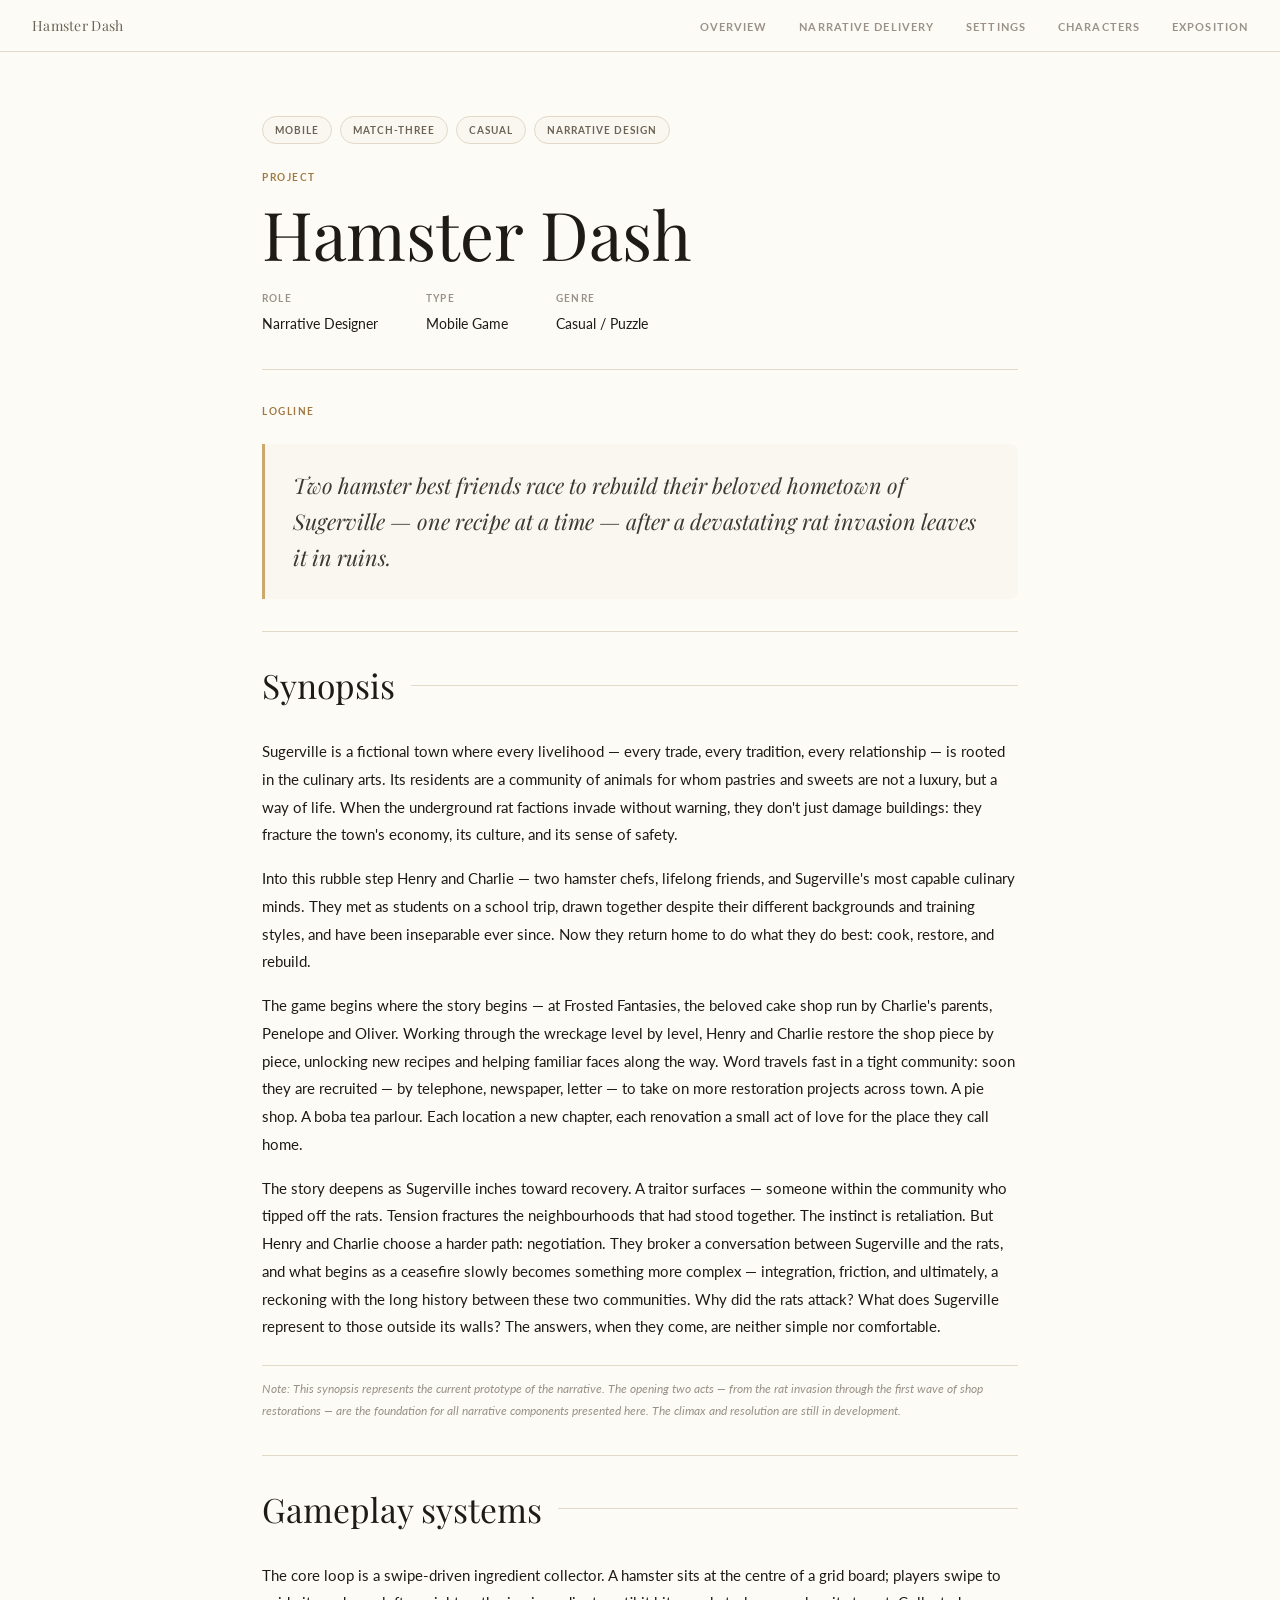
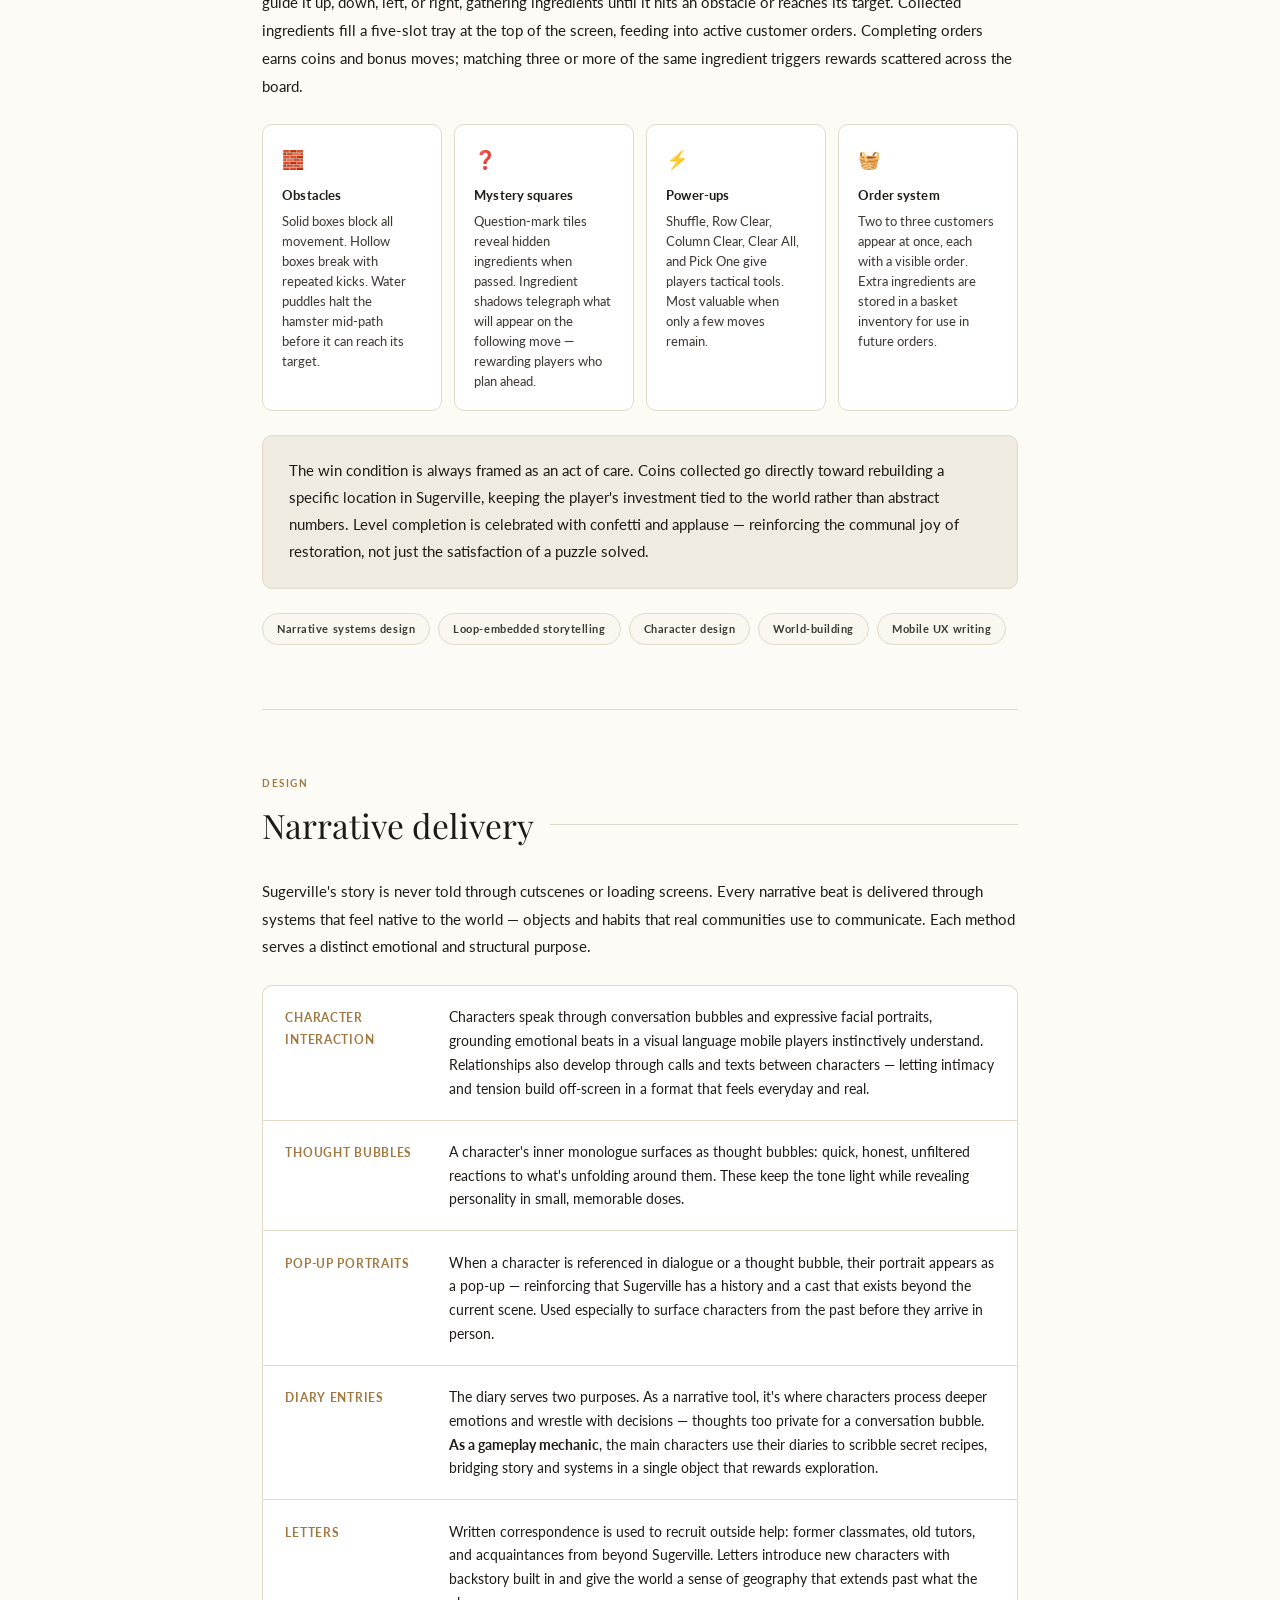
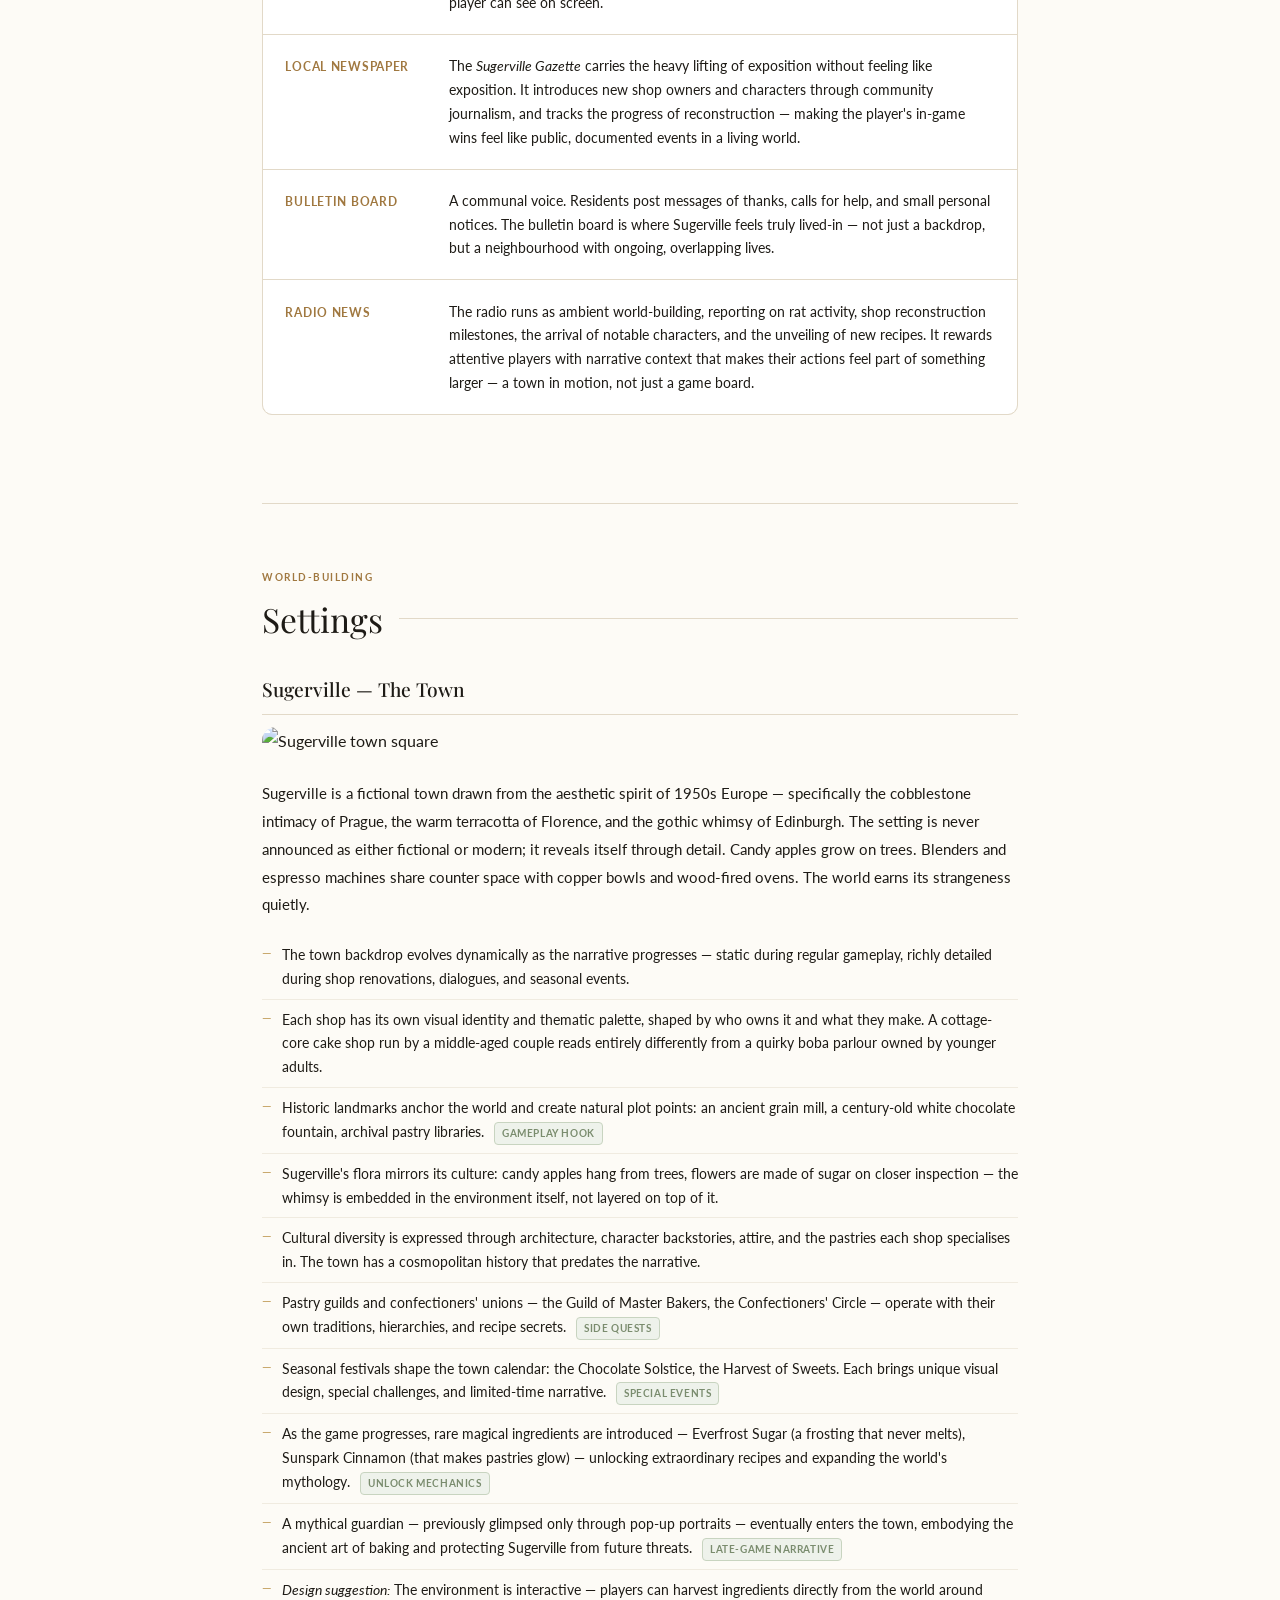
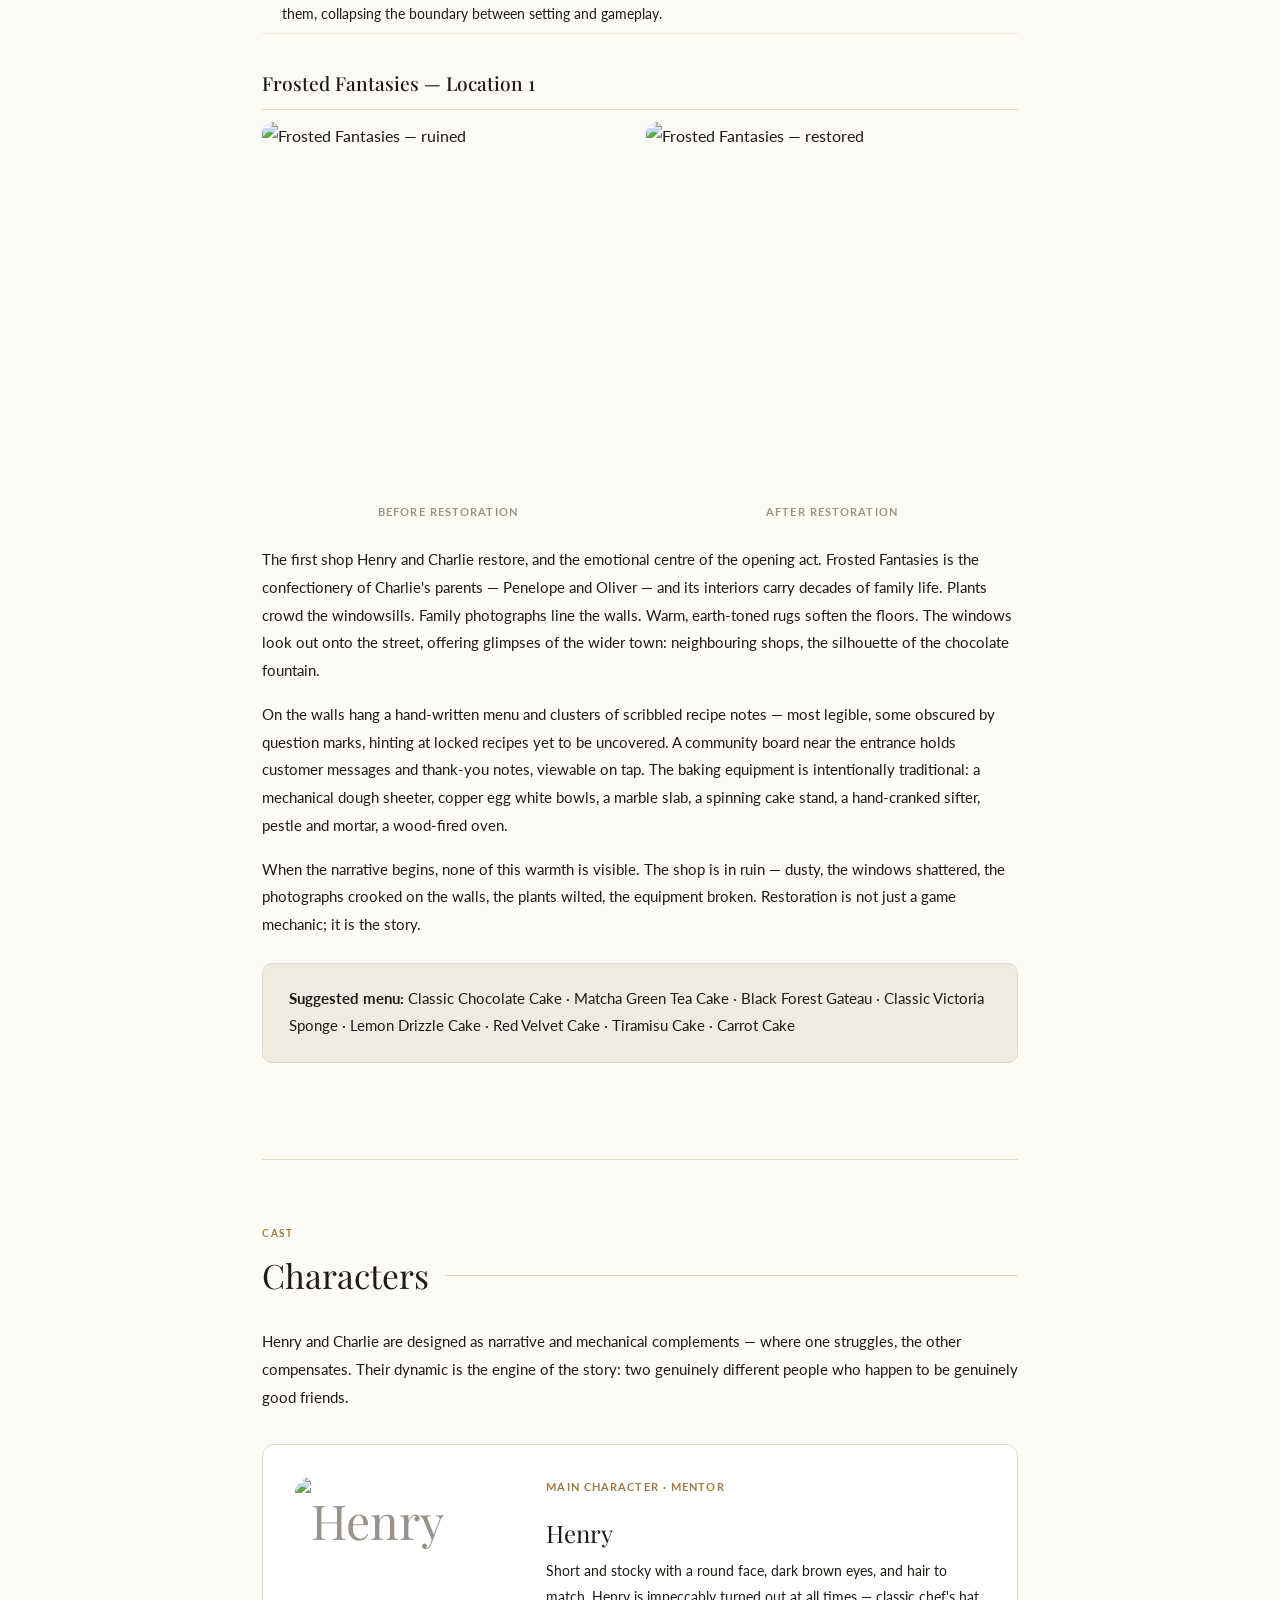
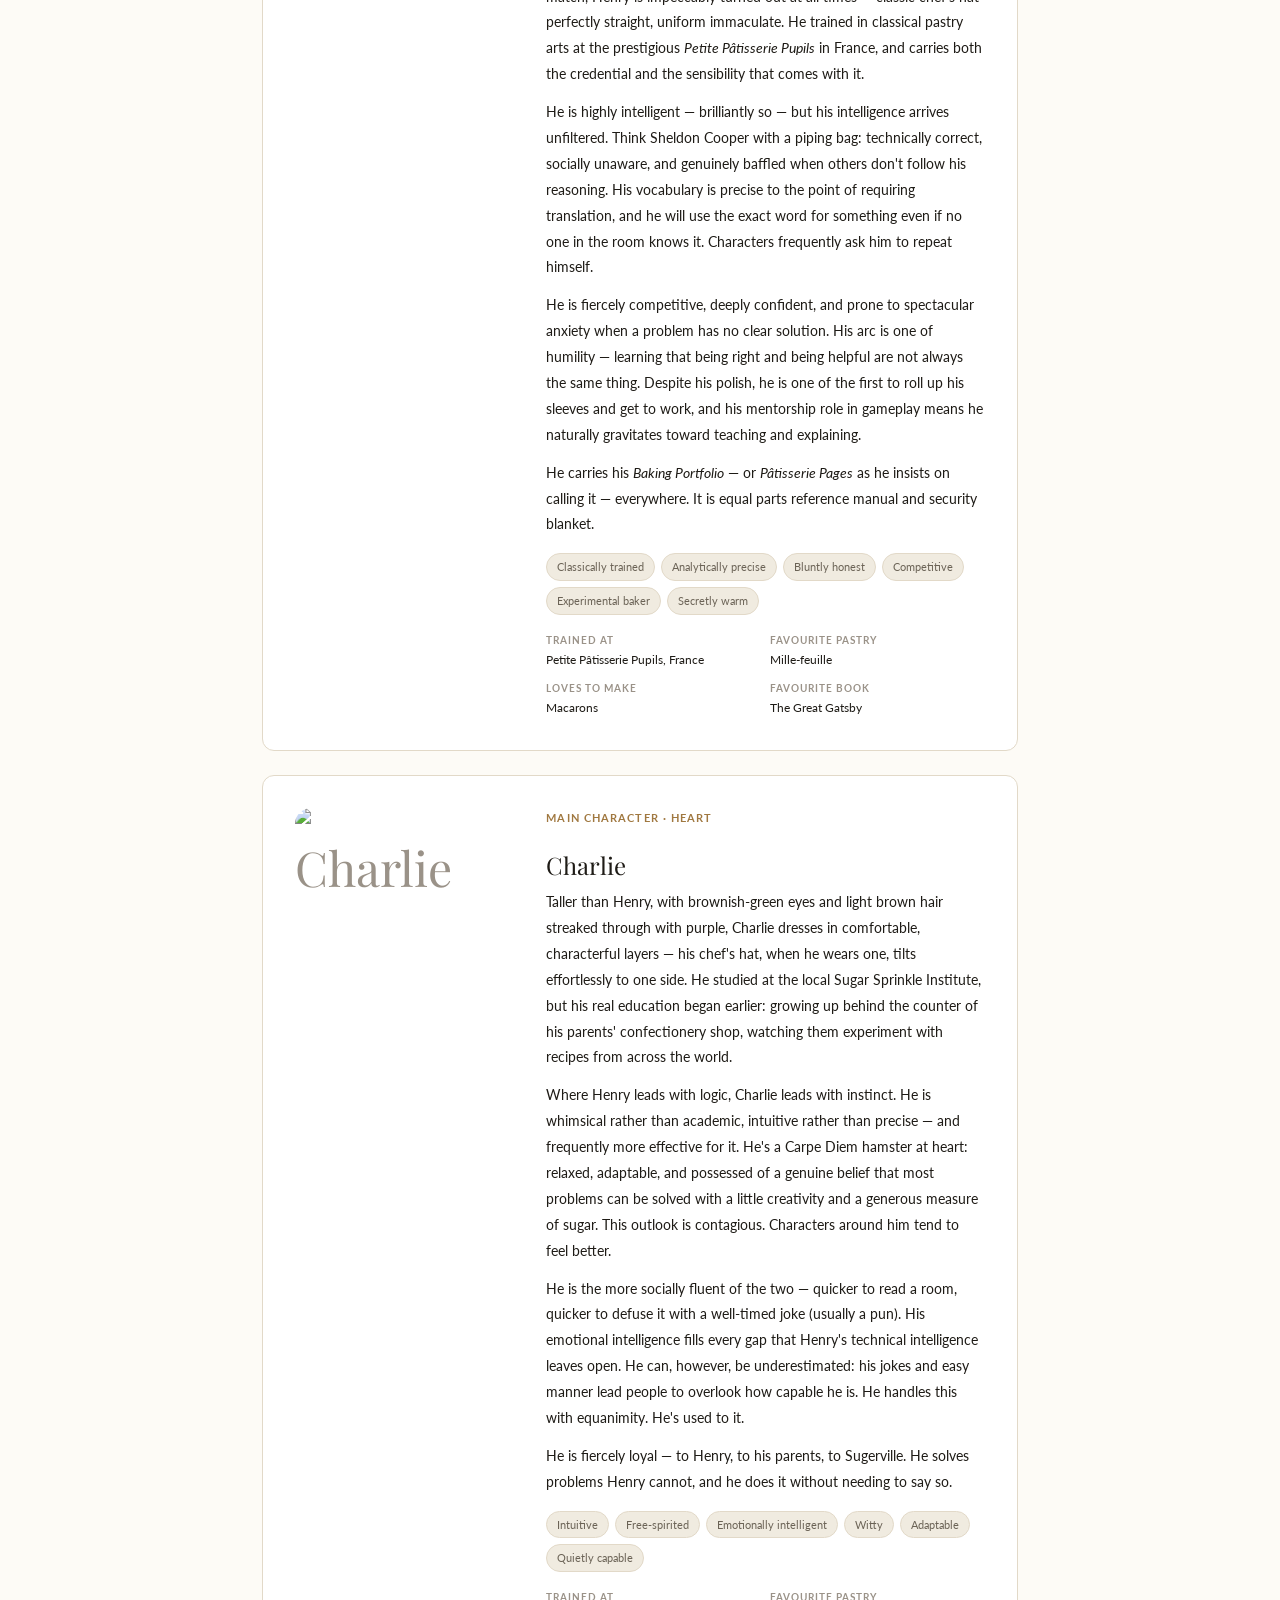
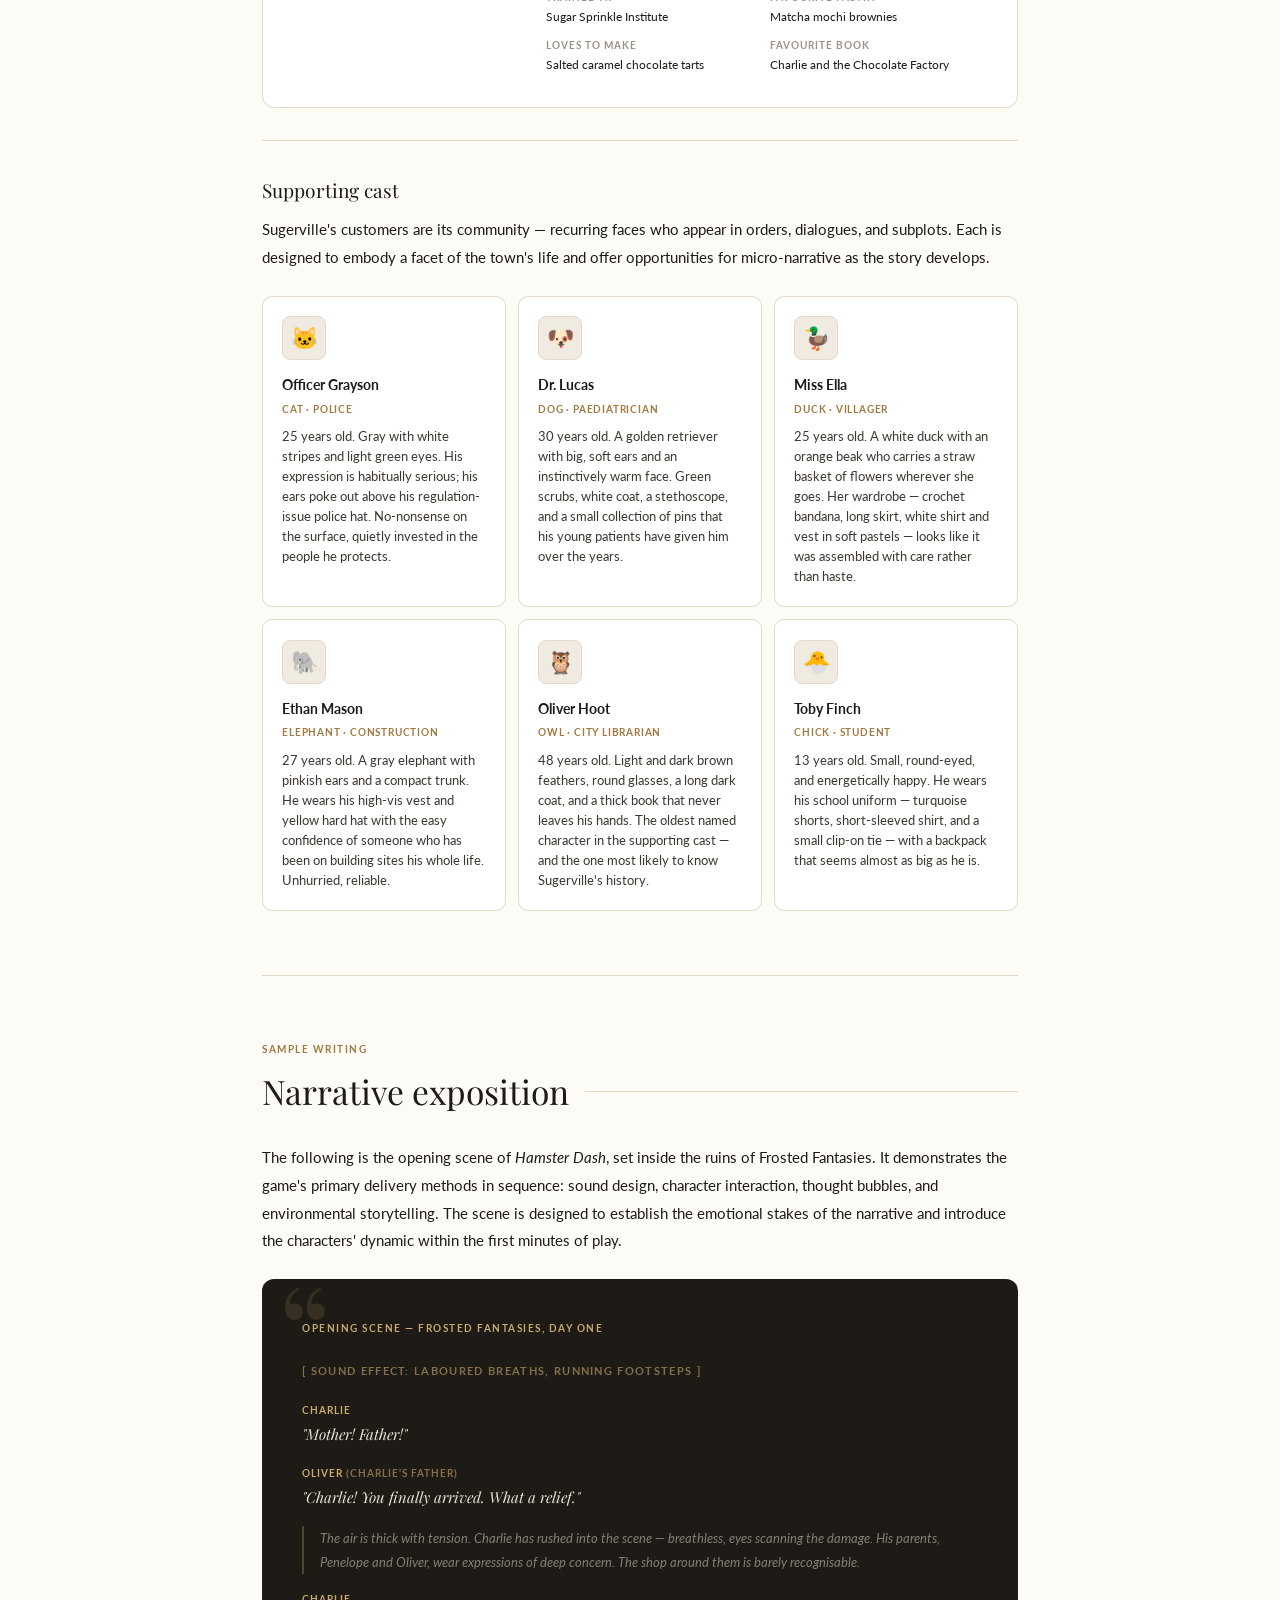
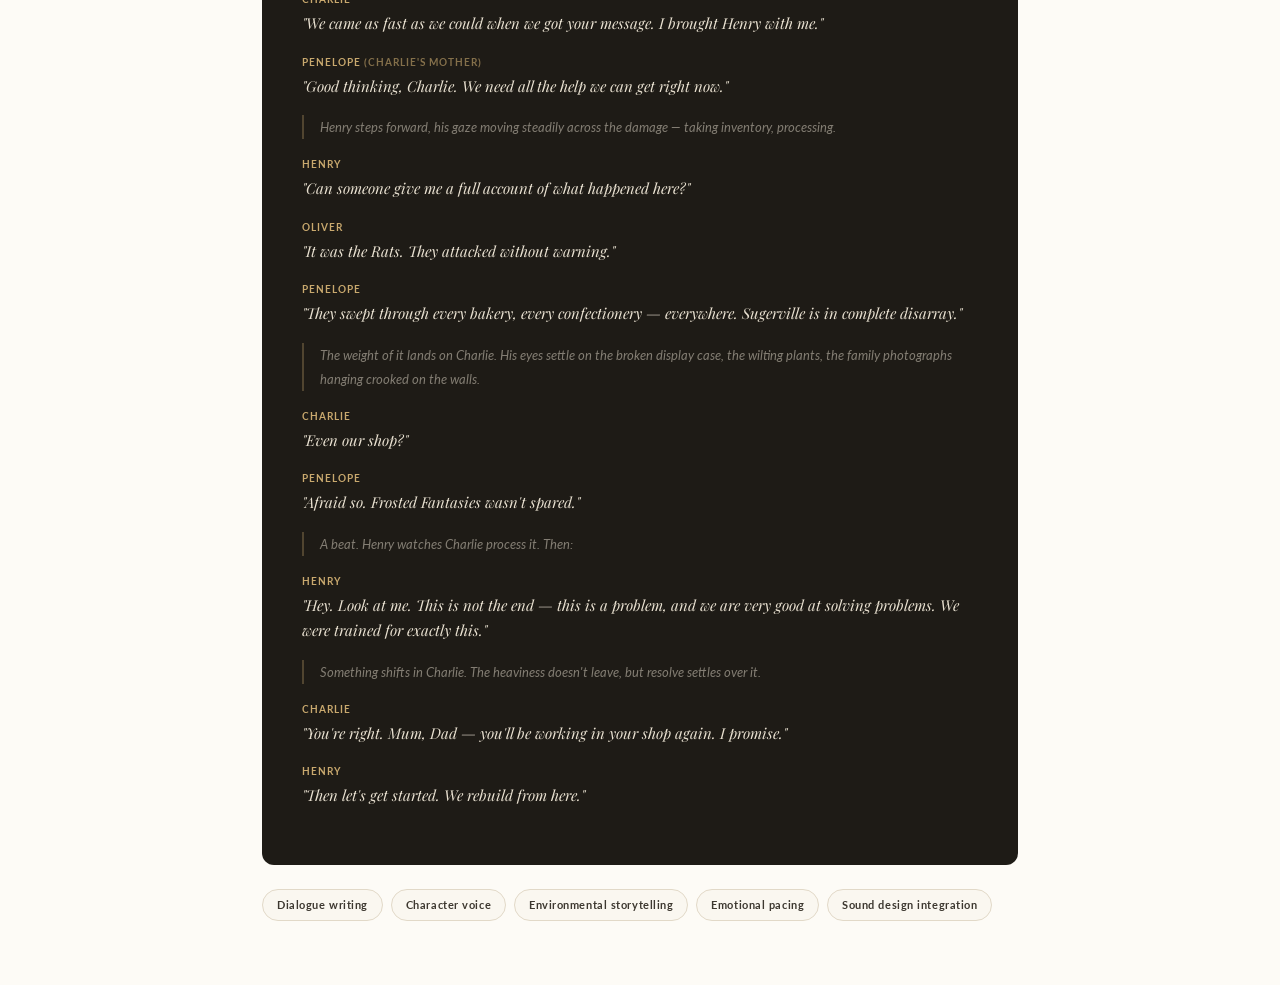
==== commit 53d2500a: "Add files via upload" ====
--- a/hamster-dash.html
+++ b/hamster-dash.html
@@ -568,6 +568,7 @@
 
     <div class="setting-block">
       <h3 class="setting-name">Sugerville — The Town</h3>
+      <img src="images/sugerville.jpg" alt="Sugerville town square" style="width:100%; border-radius:14px; margin-bottom:1.5rem; display:block; max-height:380px; object-fit:cover;">
       <p>Sugerville is a fictional town drawn from the aesthetic spirit of 1950s Europe — specifically the cobblestone intimacy of Prague, the warm terracotta of Florence, and the gothic whimsy of Edinburgh. The setting is never announced as either fictional or modern; it reveals itself through detail. Candy apples grow on trees. Blenders and espresso machines share counter space with copper bowls and wood-fired ovens. The world earns its strangeness quietly.</p>
 
       <ul class="setting-highlights">
@@ -586,6 +587,18 @@
 
     <div class="setting-block">
       <h3 class="setting-name">Frosted Fantasies — Location 1</h3>
+
+      <div style="display:grid; grid-template-columns:1fr 1fr; gap:12px; margin-bottom:1.5rem;">
+        <div>
+          <img src="images/frosted-ruined.jpg" alt="Frosted Fantasies — ruined" style="width:100%; border-radius:12px; display:block; aspect-ratio:1/1; object-fit:cover;">
+          <p style="font-size:11px; font-weight:700; letter-spacing:0.1em; text-transform:uppercase; color:var(--ink-faint); margin-top:0.5rem; text-align:center;">Before restoration</p>
+        </div>
+        <div>
+          <img src="images/frosted-restored.jpg" alt="Frosted Fantasies — restored" style="width:100%; border-radius:12px; display:block; aspect-ratio:1/1; object-fit:cover;">
+          <p style="font-size:11px; font-weight:700; letter-spacing:0.1em; text-transform:uppercase; color:var(--ink-faint); margin-top:0.5rem; text-align:center;">After restoration</p>
+        </div>
+      </div>
+
       <p>The first shop Henry and Charlie restore, and the emotional centre of the opening act. Frosted Fantasies is the confectionery of Charlie's parents — Penelope and Oliver — and its interiors carry decades of family life. Plants crowd the windowsills. Family photographs line the walls. Warm, earth-toned rugs soften the floors. The windows look out onto the street, offering glimpses of the wider town: neighbouring shops, the silhouette of the chocolate fountain.</p>
       <p>On the walls hang a hand-written menu and clusters of scribbled recipe notes — most legible, some obscured by question marks, hinting at locked recipes yet to be uncovered. A community board near the entrance holds customer messages and thank-you notes, viewable on tap. The baking equipment is intentionally traditional: a mechanical dough sheeter, copper egg white bowls, a marble slab, a spinning cake stand, a hand-cranked sifter, pestle and mortar, a wood-fired oven.</p>
       <p>When the narrative begins, none of this warmth is visible. The shop is in ruin — dusty, the windows shattered, the photographs crooked on the walls, the plants wilted, the equipment broken. Restoration is not just a game mechanic; it is the story.</p>
@@ -612,7 +625,9 @@
     <!-- Henry -->
     <div class="character-card">
       <div>
-        <div class="char-avatar">H</div>
+        <div class="char-avatar" style="background:none; border:none; padding:0; width:160px; height:160px; overflow:hidden; border-radius:16px; flex-shrink:0;">
+          <img src="images/henry.jpg" alt="Henry" style="width:100%; height:100%; object-fit:cover; object-position:top;">
+        </div>
       </div>
       <div>
         <span class="char-role">Main Character · Mentor</span>
@@ -653,7 +668,9 @@
     <!-- Charlie -->
     <div class="character-card">
       <div>
-        <div class="char-avatar">C</div>
+        <div class="char-avatar" style="background:none; border:none; padding:0; width:160px; height:160px; overflow:hidden; border-radius:16px; flex-shrink:0;">
+          <img src="images/charlie.jpg" alt="Charlie" style="width:100%; height:100%; object-fit:cover; object-position:top;">
+        </div>
       </div>
       <div>
         <span class="char-role">Main Character · Heart</span>
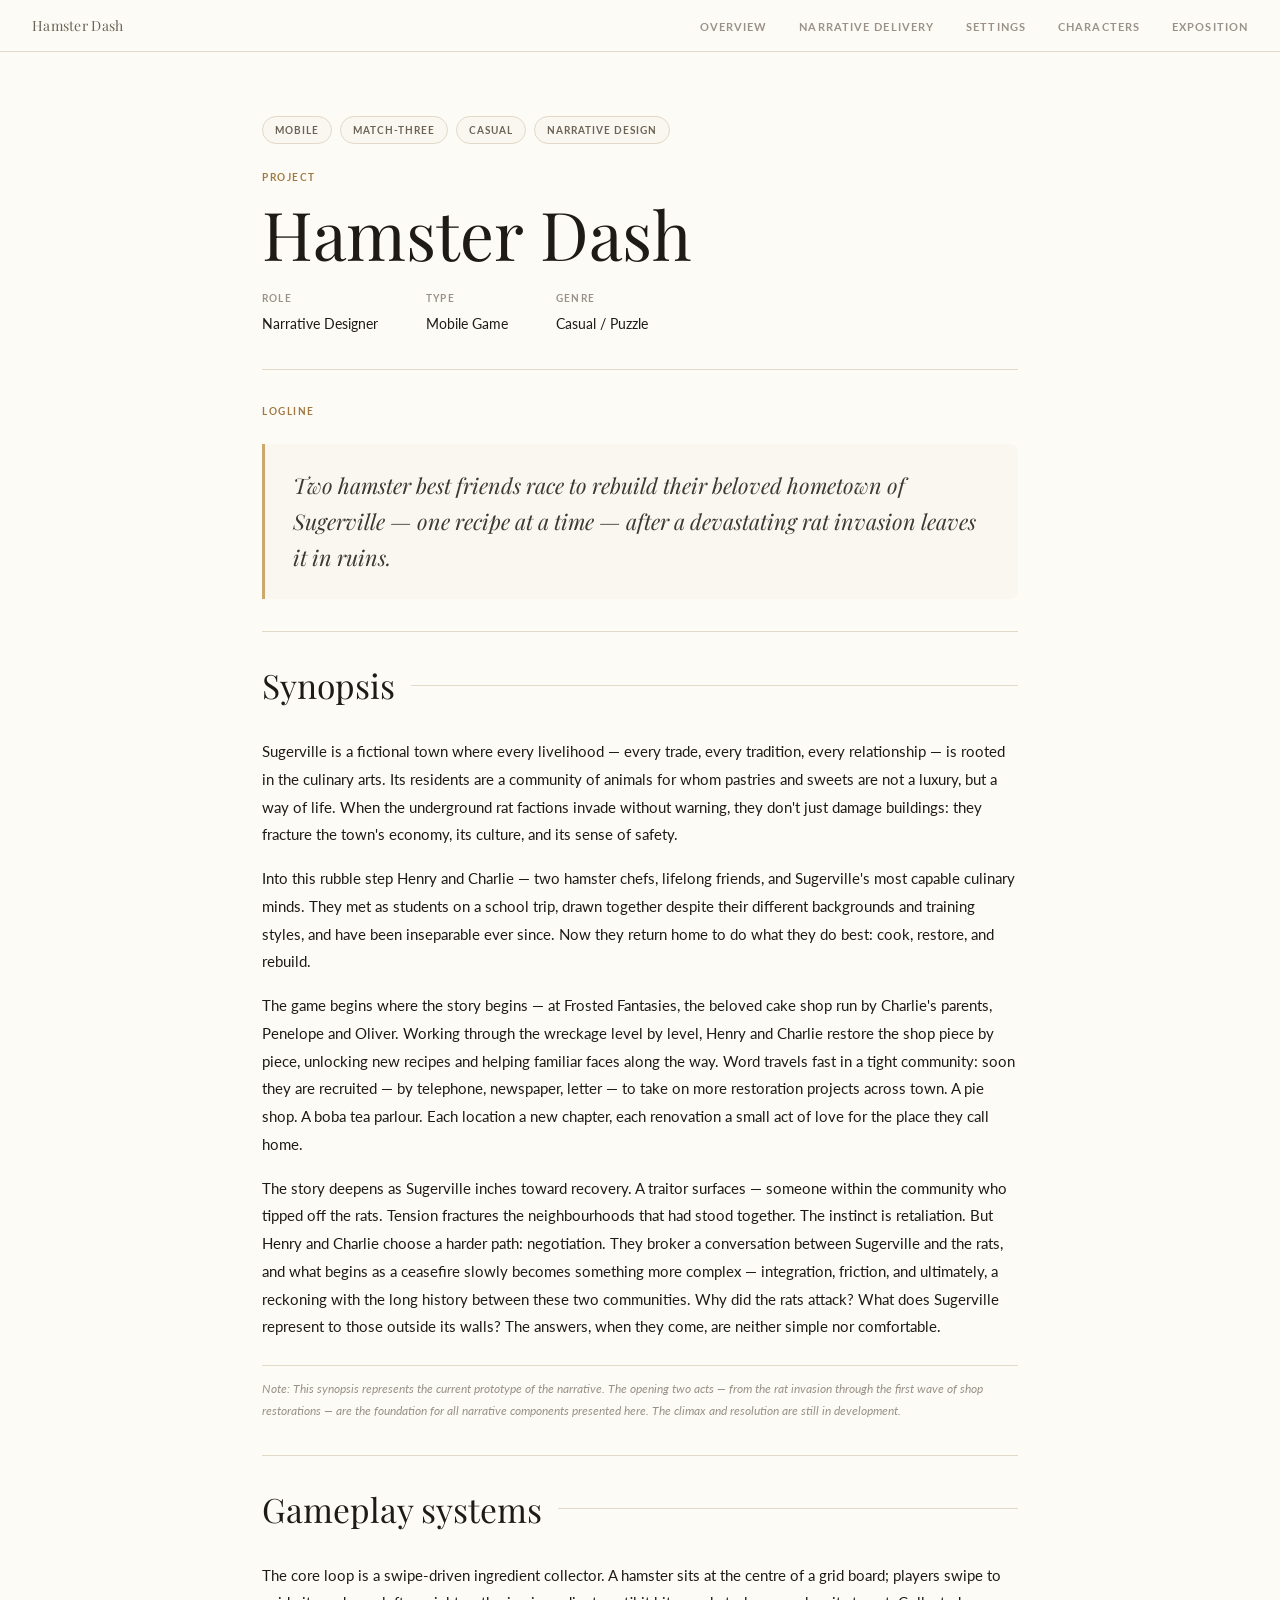
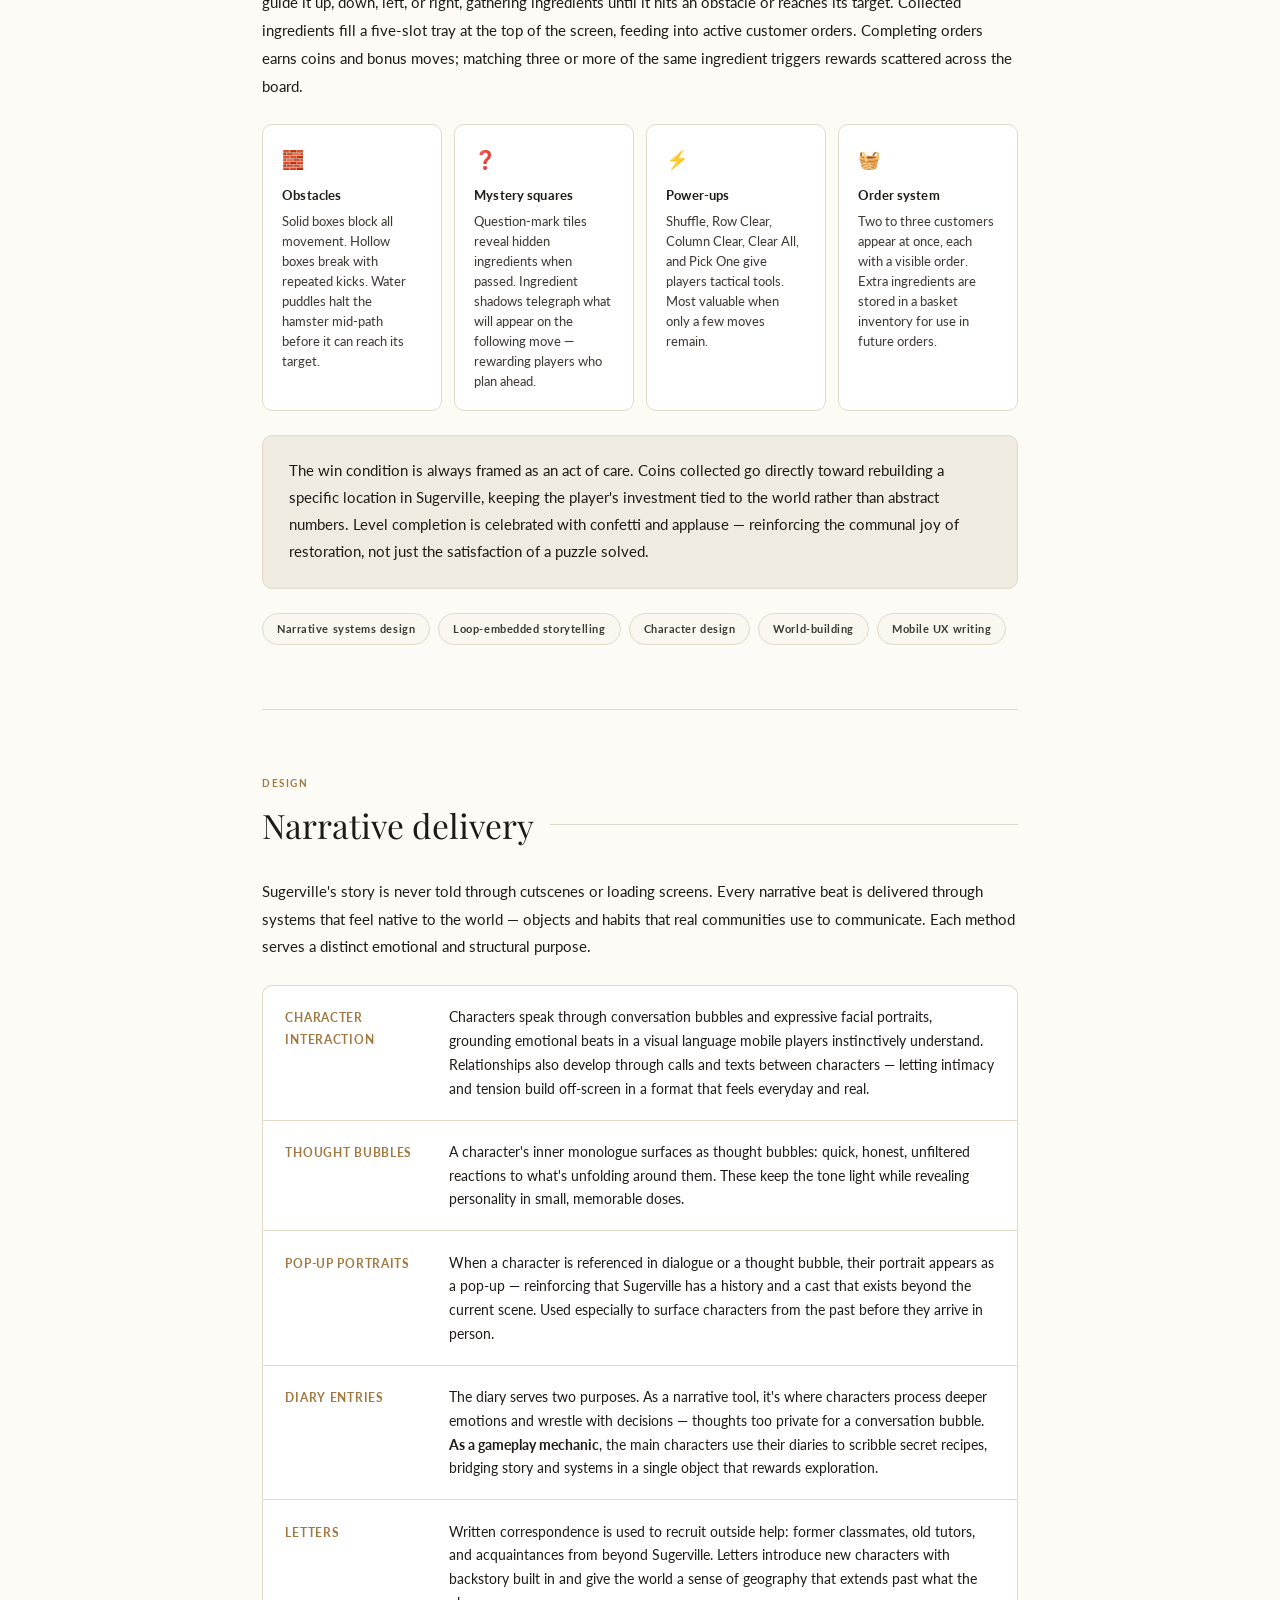
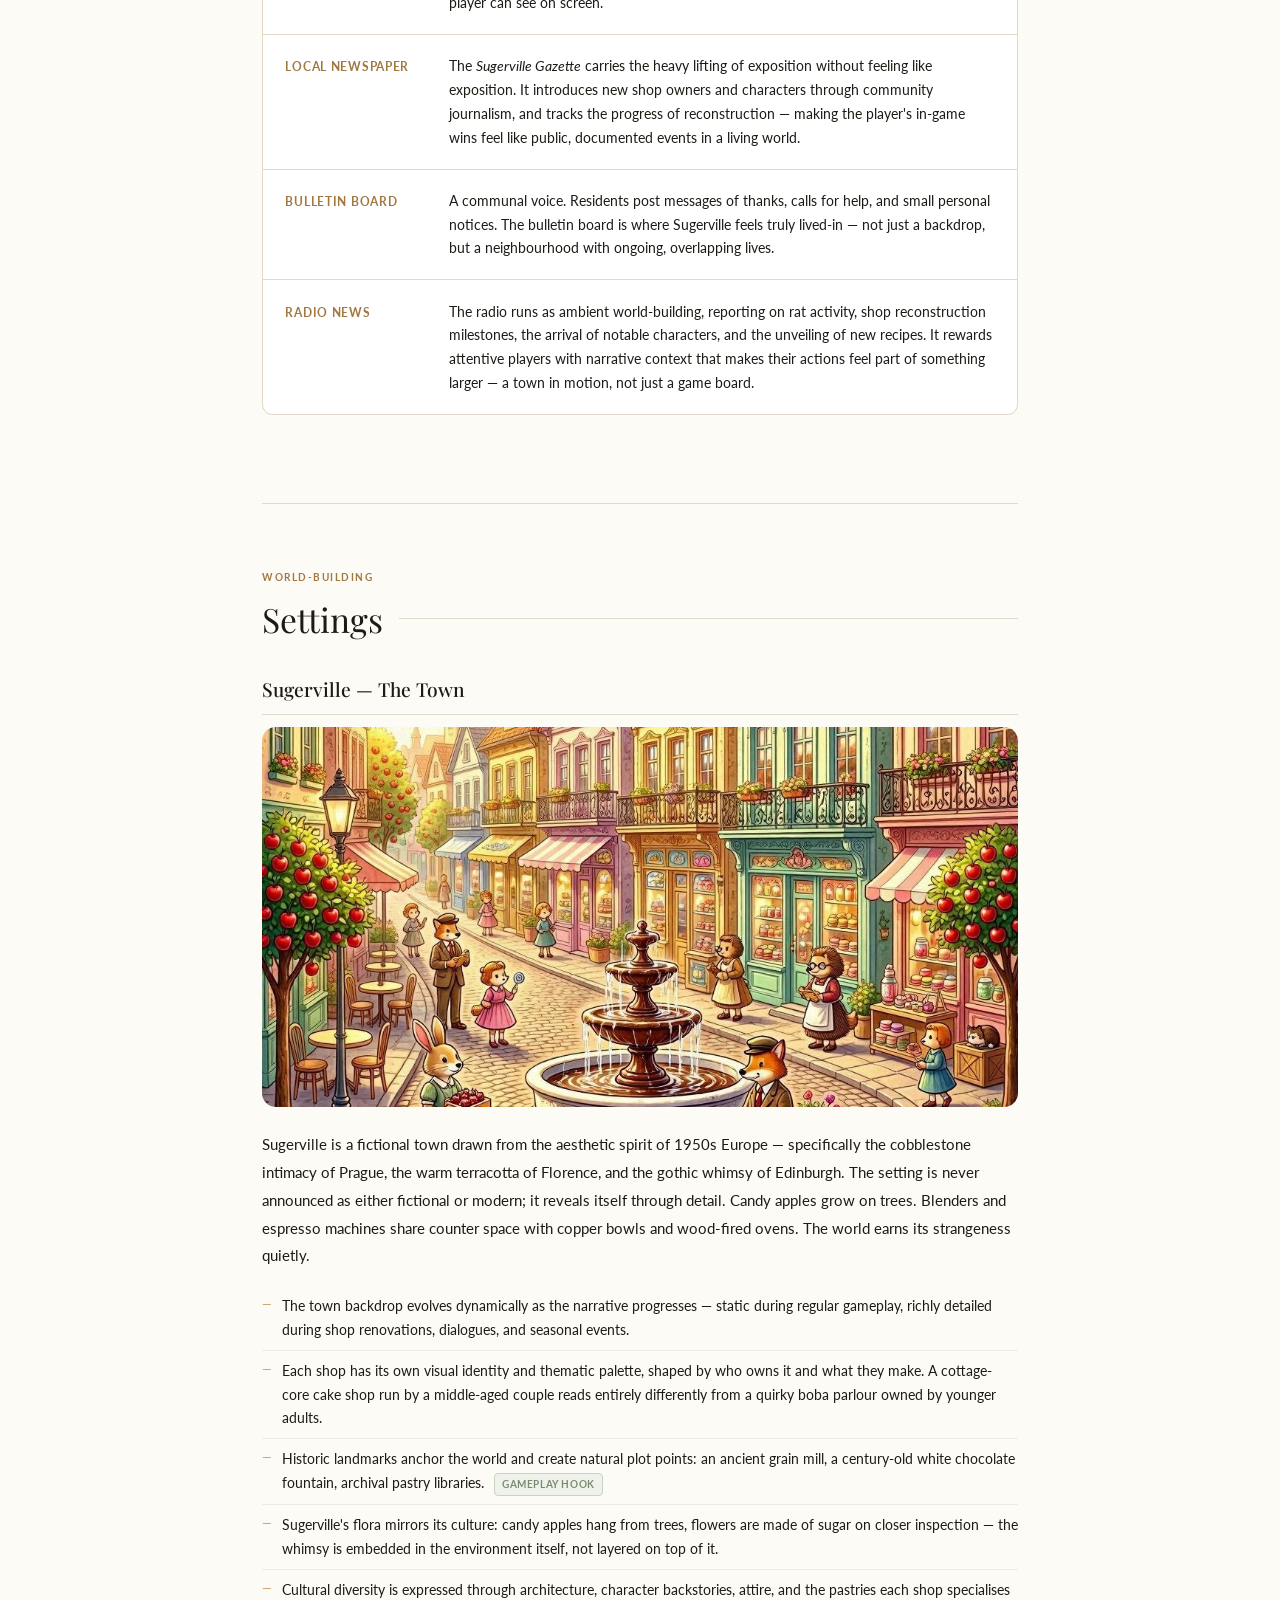
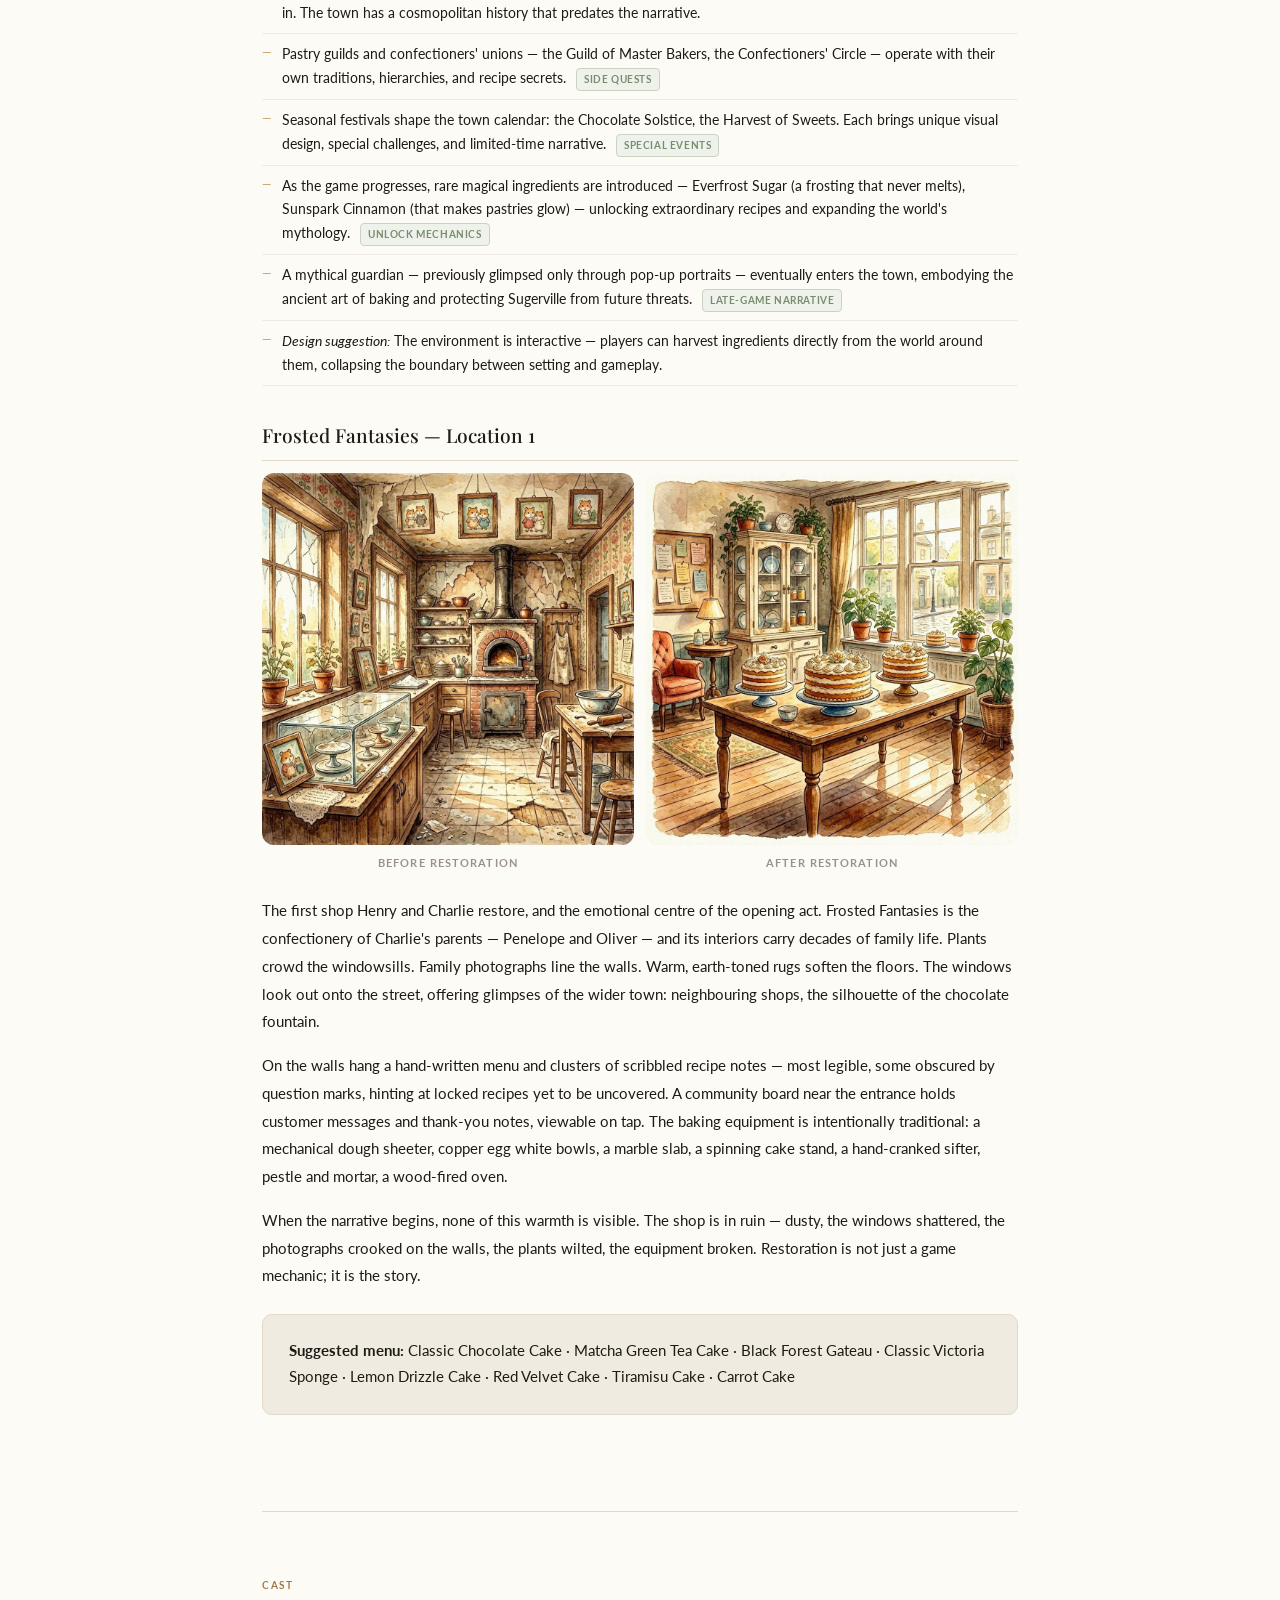
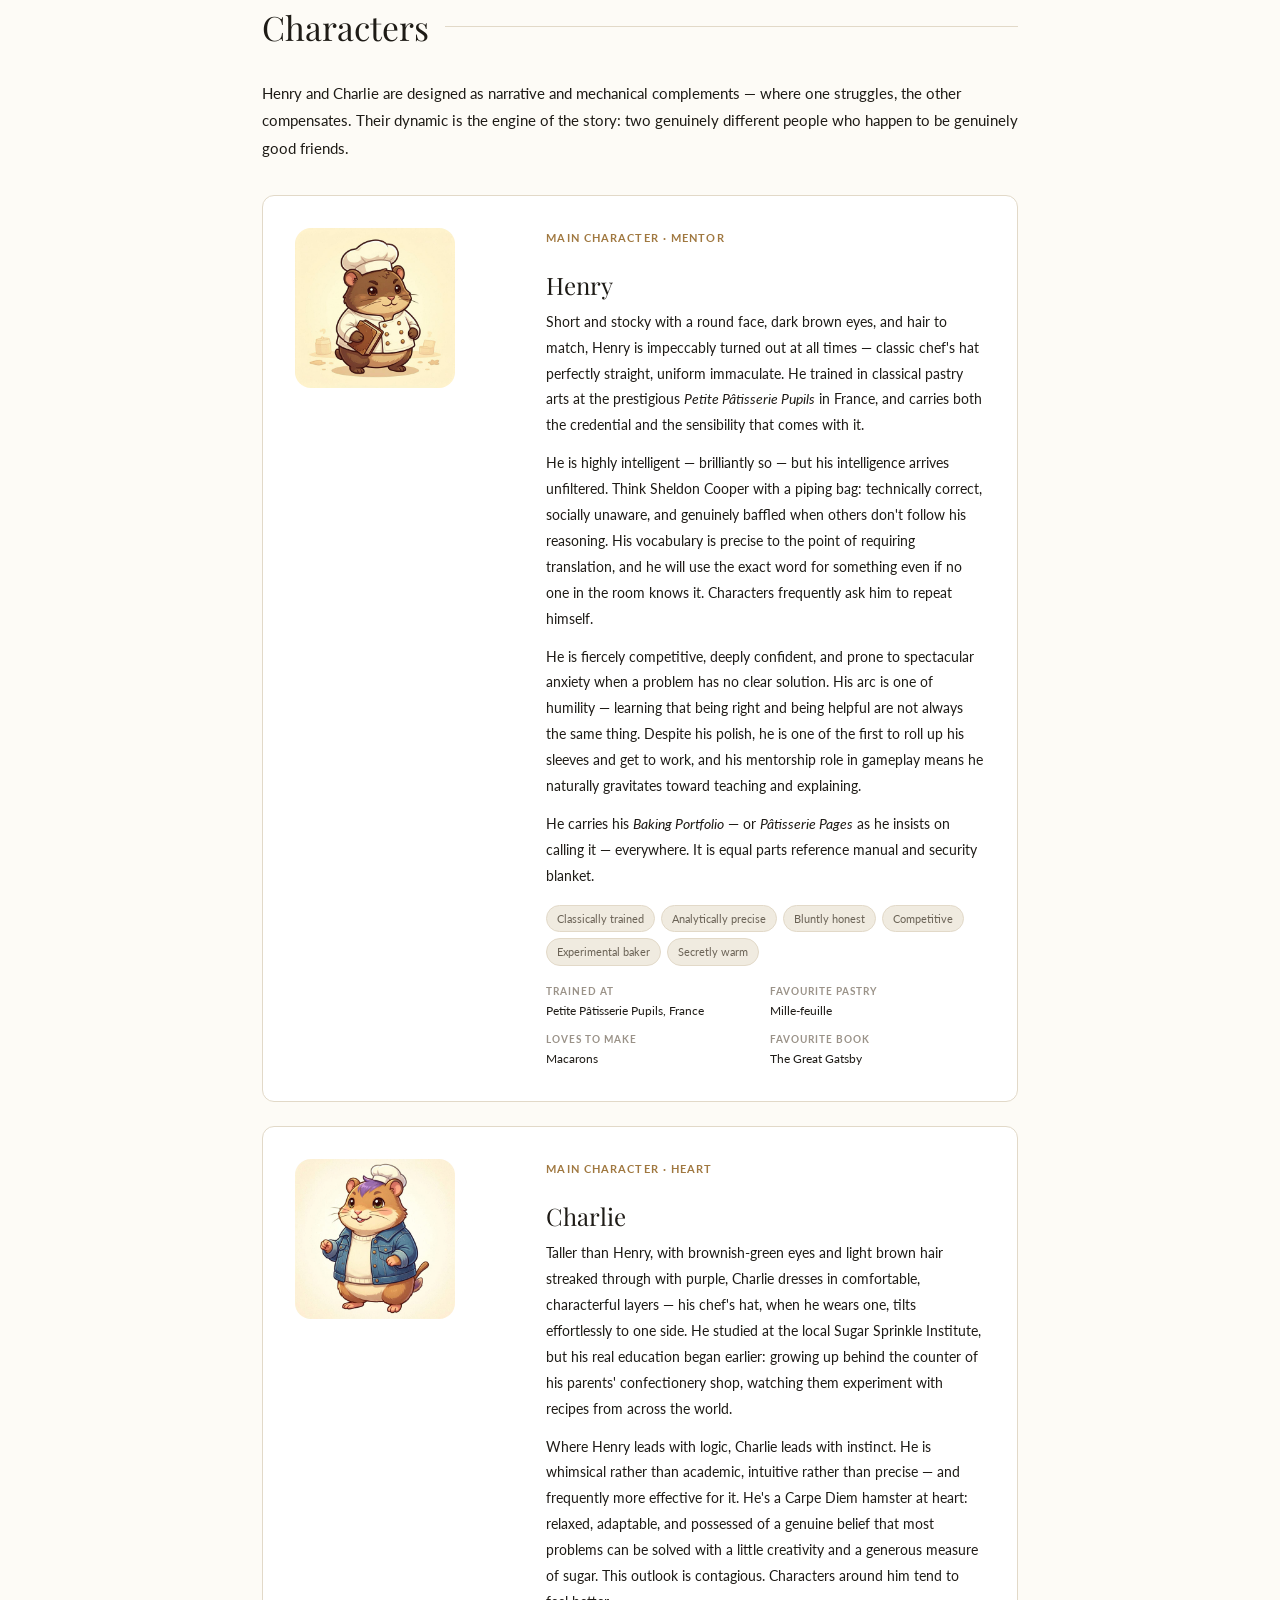
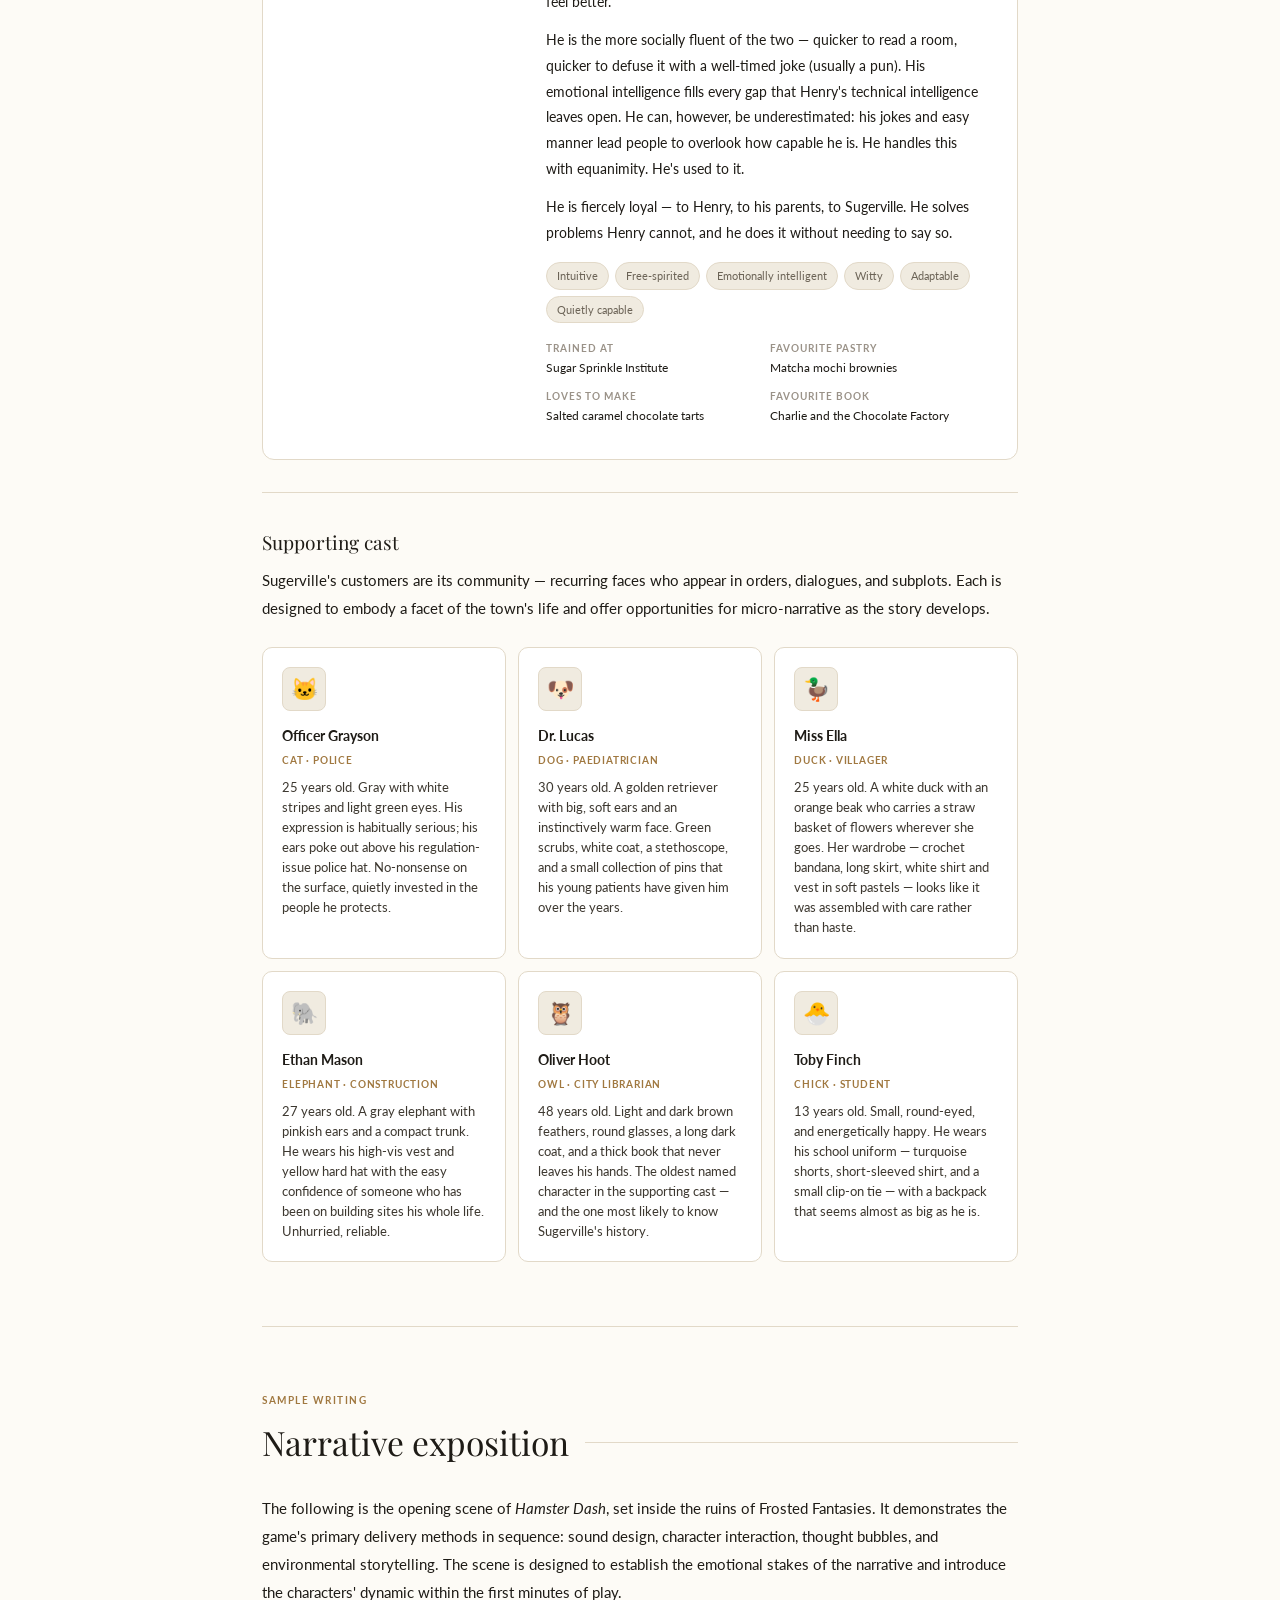
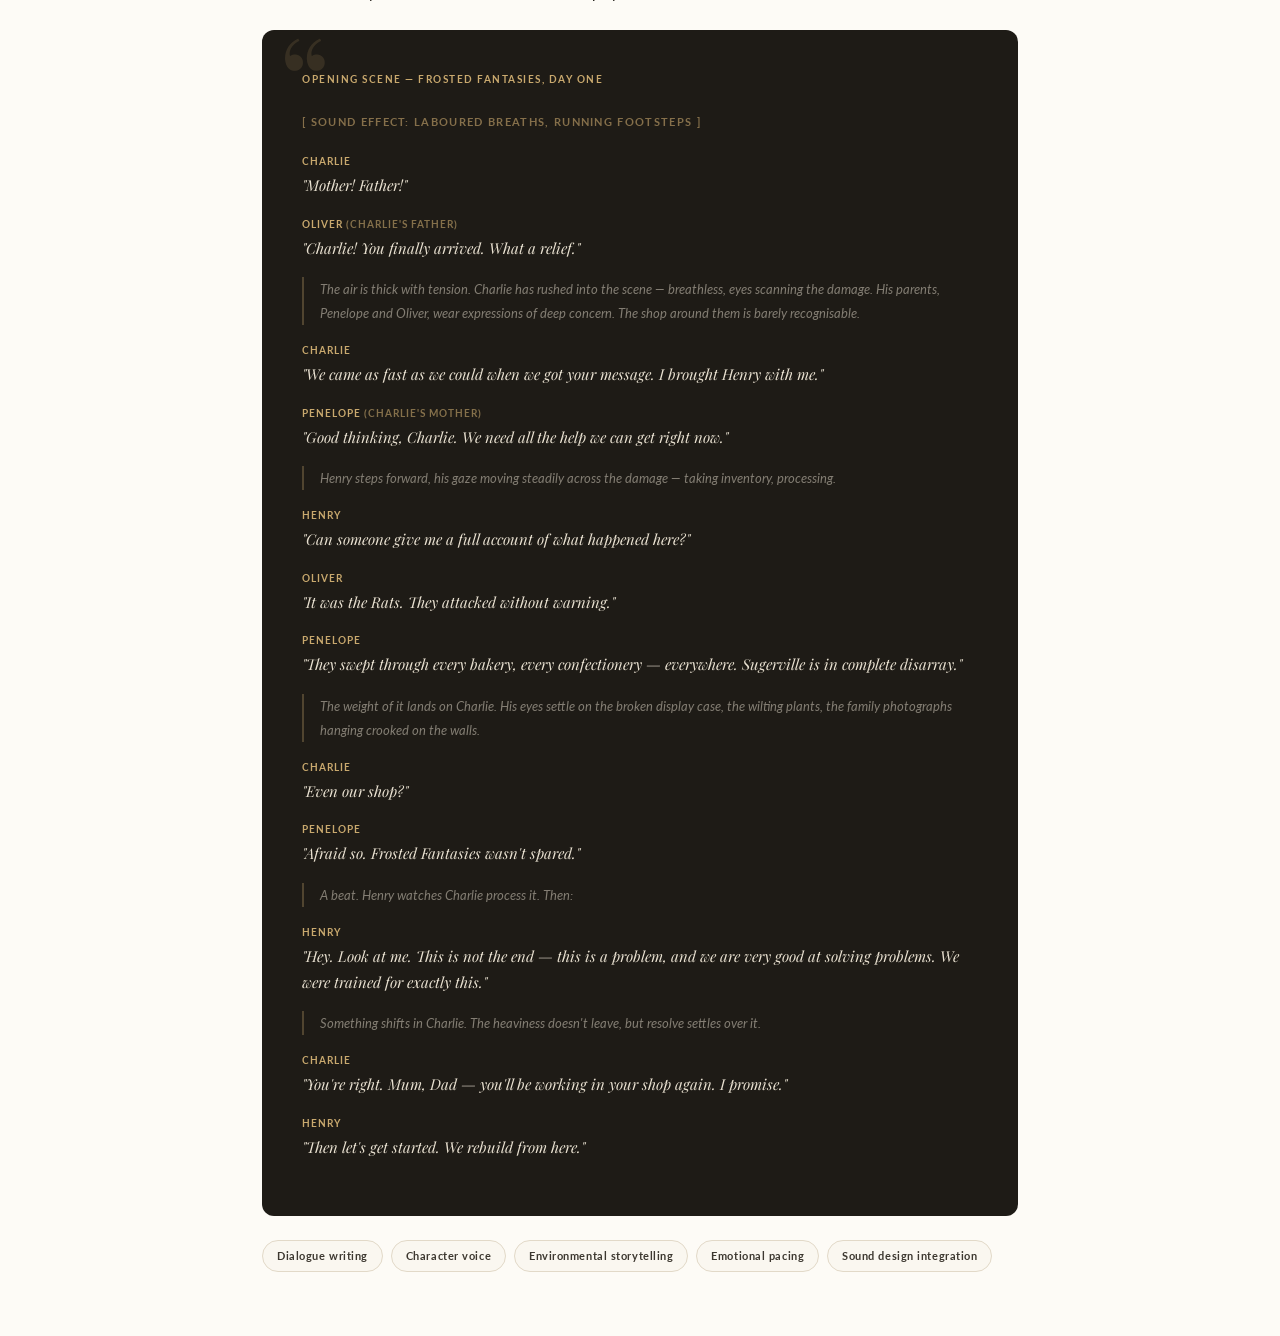
==== commit d8c085a4: "Add files via upload" ====
--- a/hamster-dash.html
+++ b/hamster-dash.html
@@ -568,7 +568,7 @@
 
     <div class="setting-block">
       <h3 class="setting-name">Sugerville — The Town</h3>
-      <img src="images/sugerville.jpg" alt="Sugerville town square" style="width:100%; border-radius:14px; margin-bottom:1.5rem; display:block; max-height:380px; object-fit:cover;">
+      <img src="images/sugerville.jpg.jpg" alt="Sugerville town square" style="width:100%; border-radius:14px; margin-bottom:1.5rem; display:block; max-height:380px; object-fit:cover;">
       <p>Sugerville is a fictional town drawn from the aesthetic spirit of 1950s Europe — specifically the cobblestone intimacy of Prague, the warm terracotta of Florence, and the gothic whimsy of Edinburgh. The setting is never announced as either fictional or modern; it reveals itself through detail. Candy apples grow on trees. Blenders and espresso machines share counter space with copper bowls and wood-fired ovens. The world earns its strangeness quietly.</p>
 
       <ul class="setting-highlights">
@@ -590,11 +590,11 @@
 
       <div style="display:grid; grid-template-columns:1fr 1fr; gap:12px; margin-bottom:1.5rem;">
         <div>
-          <img src="images/frosted-ruined.jpg" alt="Frosted Fantasies — ruined" style="width:100%; border-radius:12px; display:block; aspect-ratio:1/1; object-fit:cover;">
+          <img src="images/frosted-ruined.jpg.jpg" alt="Frosted Fantasies — ruined" style="width:100%; border-radius:12px; display:block; aspect-ratio:1/1; object-fit:cover;">
           <p style="font-size:11px; font-weight:700; letter-spacing:0.1em; text-transform:uppercase; color:var(--ink-faint); margin-top:0.5rem; text-align:center;">Before restoration</p>
         </div>
         <div>
-          <img src="images/frosted-restored.jpg" alt="Frosted Fantasies — restored" style="width:100%; border-radius:12px; display:block; aspect-ratio:1/1; object-fit:cover;">
+          <img src="images/frosted-restored.jpg.jpg" alt="Frosted Fantasies — restored" style="width:100%; border-radius:12px; display:block; aspect-ratio:1/1; object-fit:cover;">
           <p style="font-size:11px; font-weight:700; letter-spacing:0.1em; text-transform:uppercase; color:var(--ink-faint); margin-top:0.5rem; text-align:center;">After restoration</p>
         </div>
       </div>
@@ -626,7 +626,7 @@
     <div class="character-card">
       <div>
         <div class="char-avatar" style="background:none; border:none; padding:0; width:160px; height:160px; overflow:hidden; border-radius:16px; flex-shrink:0;">
-          <img src="images/henry.jpg" alt="Henry" style="width:100%; height:100%; object-fit:cover; object-position:top;">
+          <img src="images/henry.jpg.jpg" alt="Henry" style="width:100%; height:100%; object-fit:cover; object-position:top;">
         </div>
       </div>
       <div>
@@ -669,7 +669,7 @@
     <div class="character-card">
       <div>
         <div class="char-avatar" style="background:none; border:none; padding:0; width:160px; height:160px; overflow:hidden; border-radius:16px; flex-shrink:0;">
-          <img src="images/charlie.jpg" alt="Charlie" style="width:100%; height:100%; object-fit:cover; object-position:top;">
+          <img src="images/charlie.jpg.jpg" alt="Charlie" style="width:100%; height:100%; object-fit:cover; object-position:top;">
         </div>
       </div>
       <div>
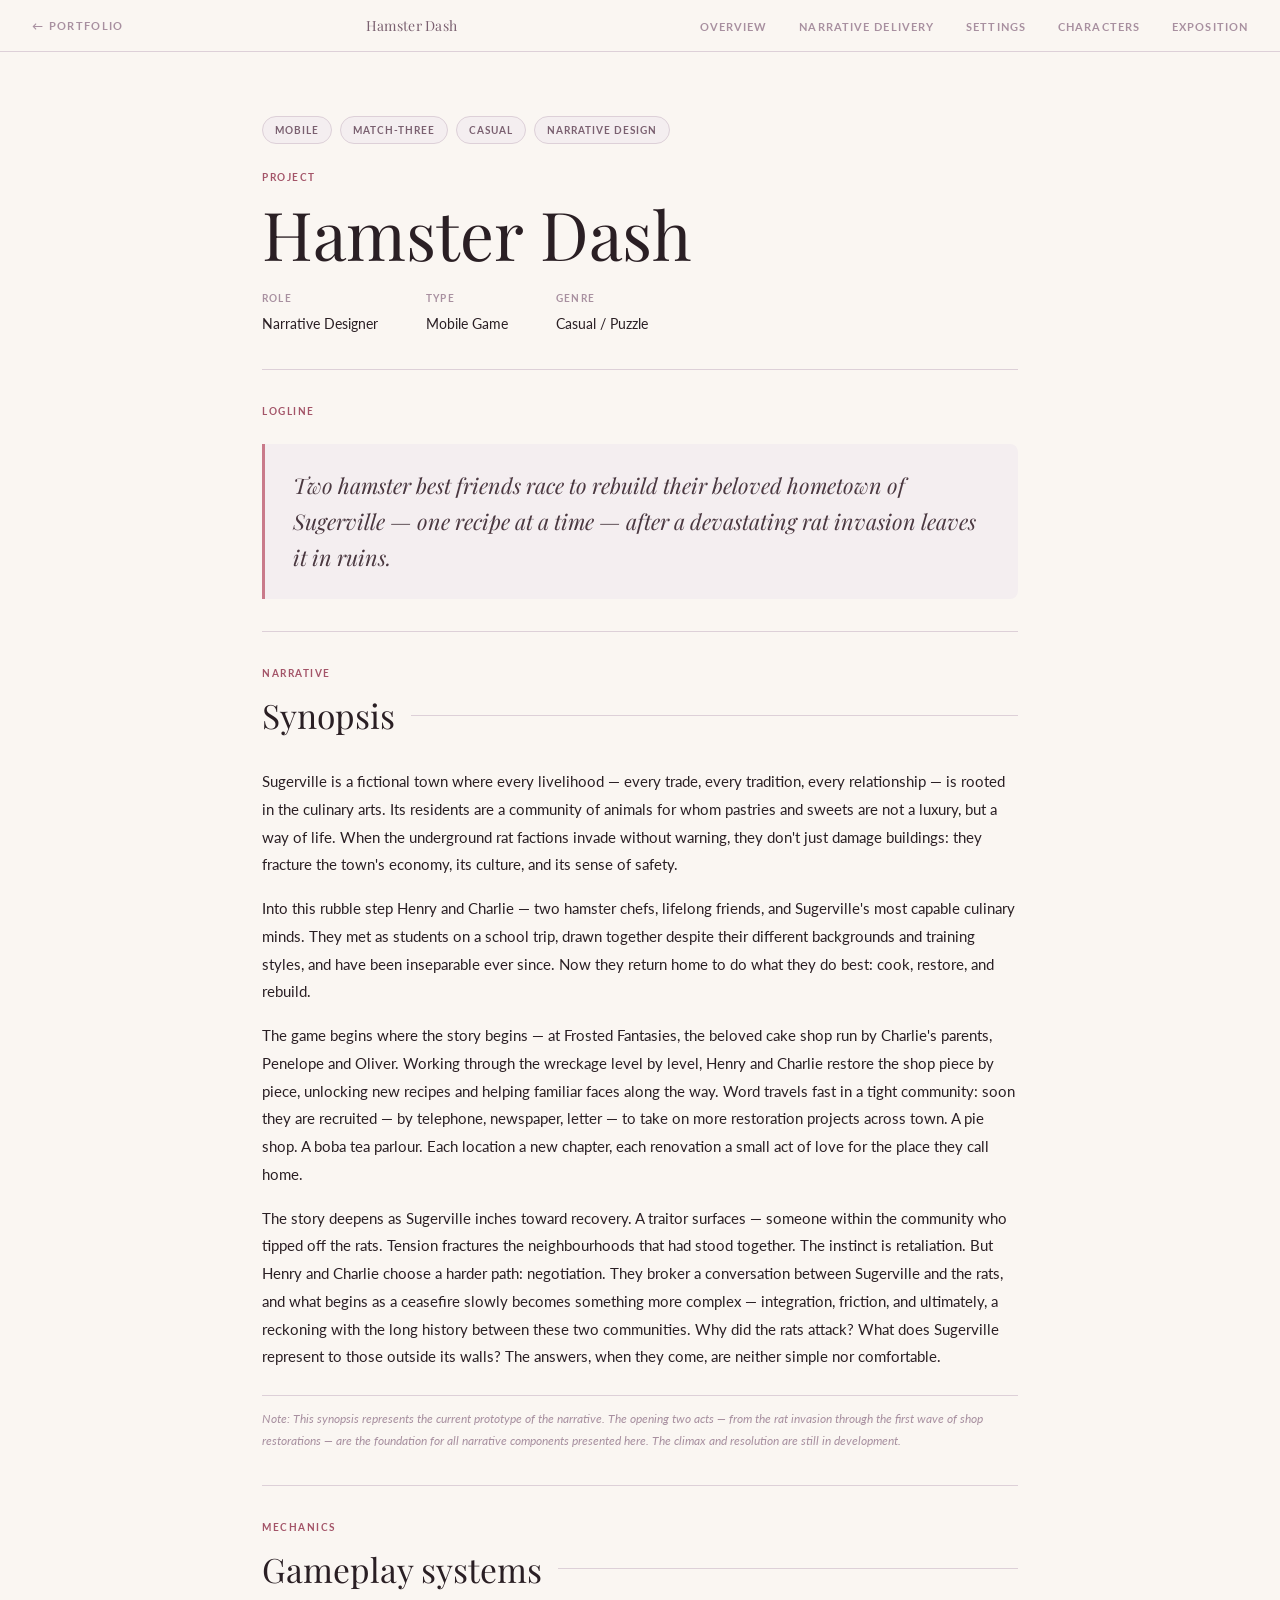
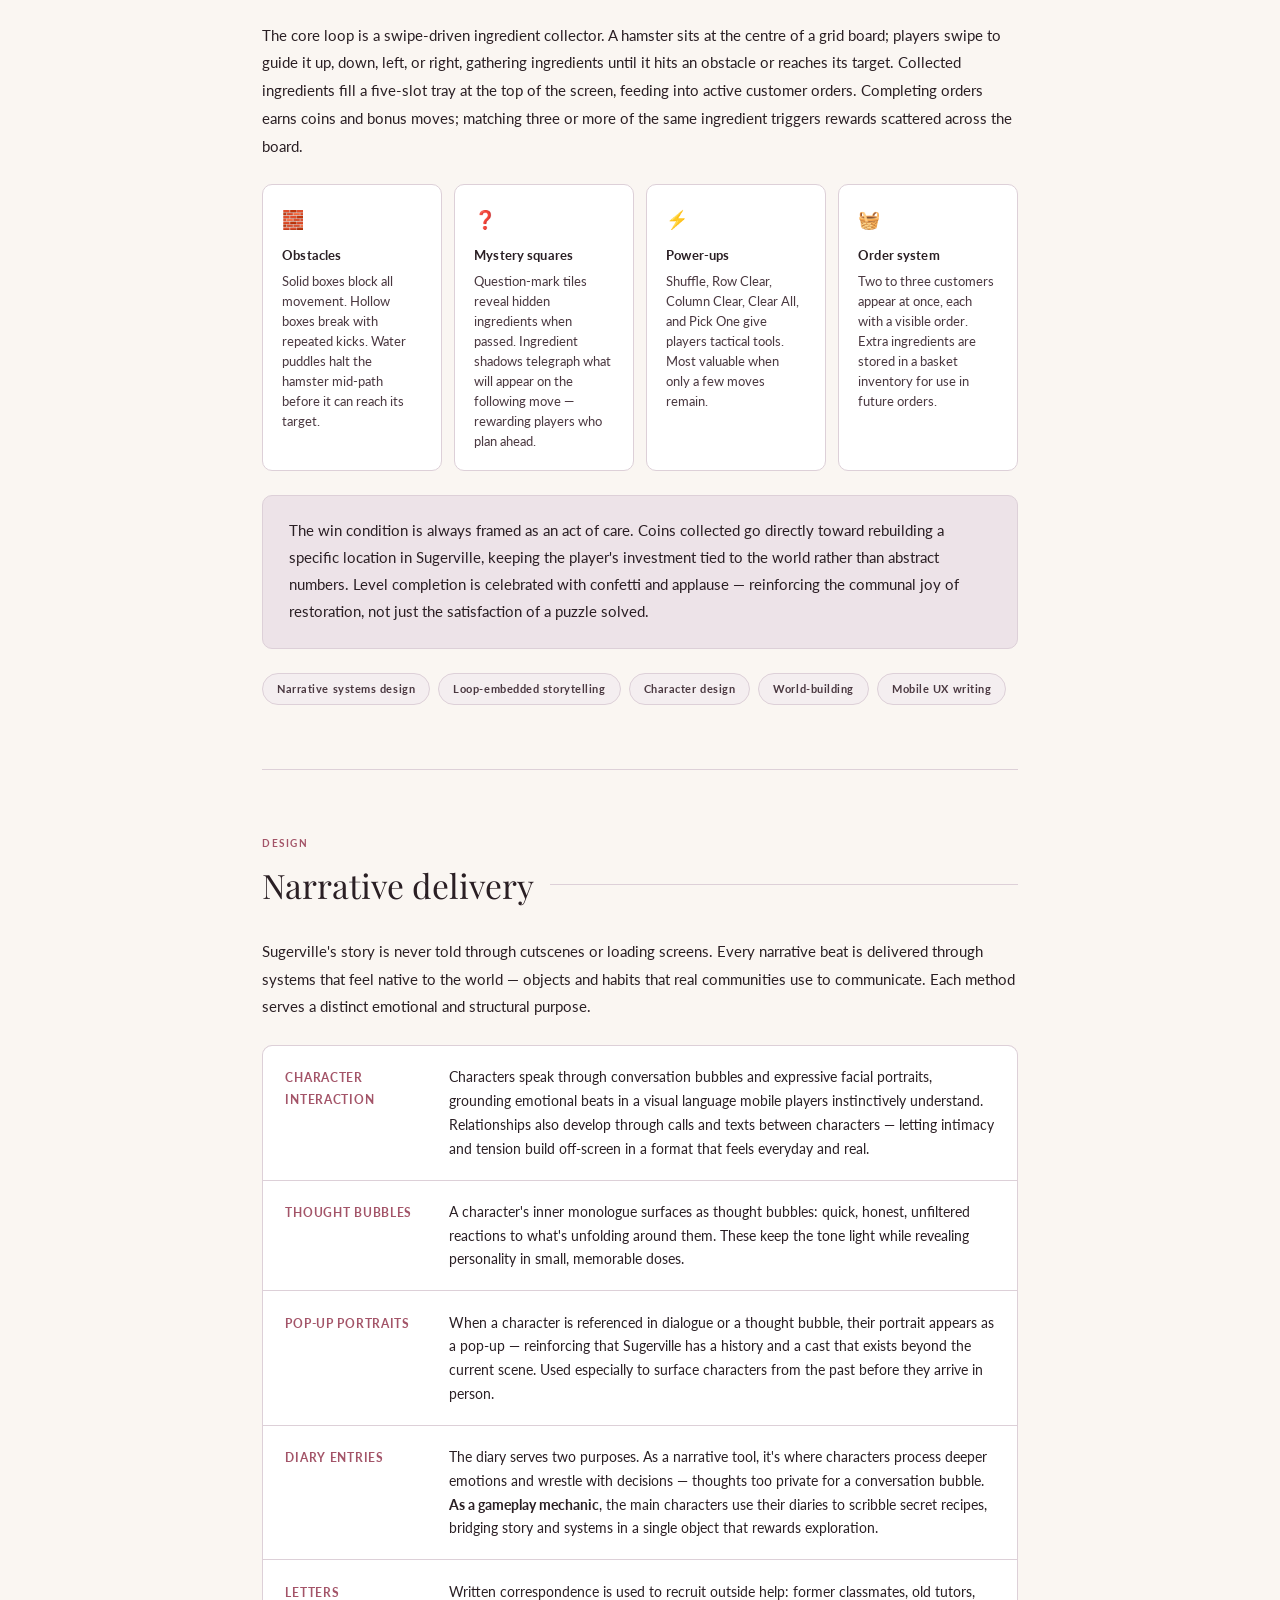
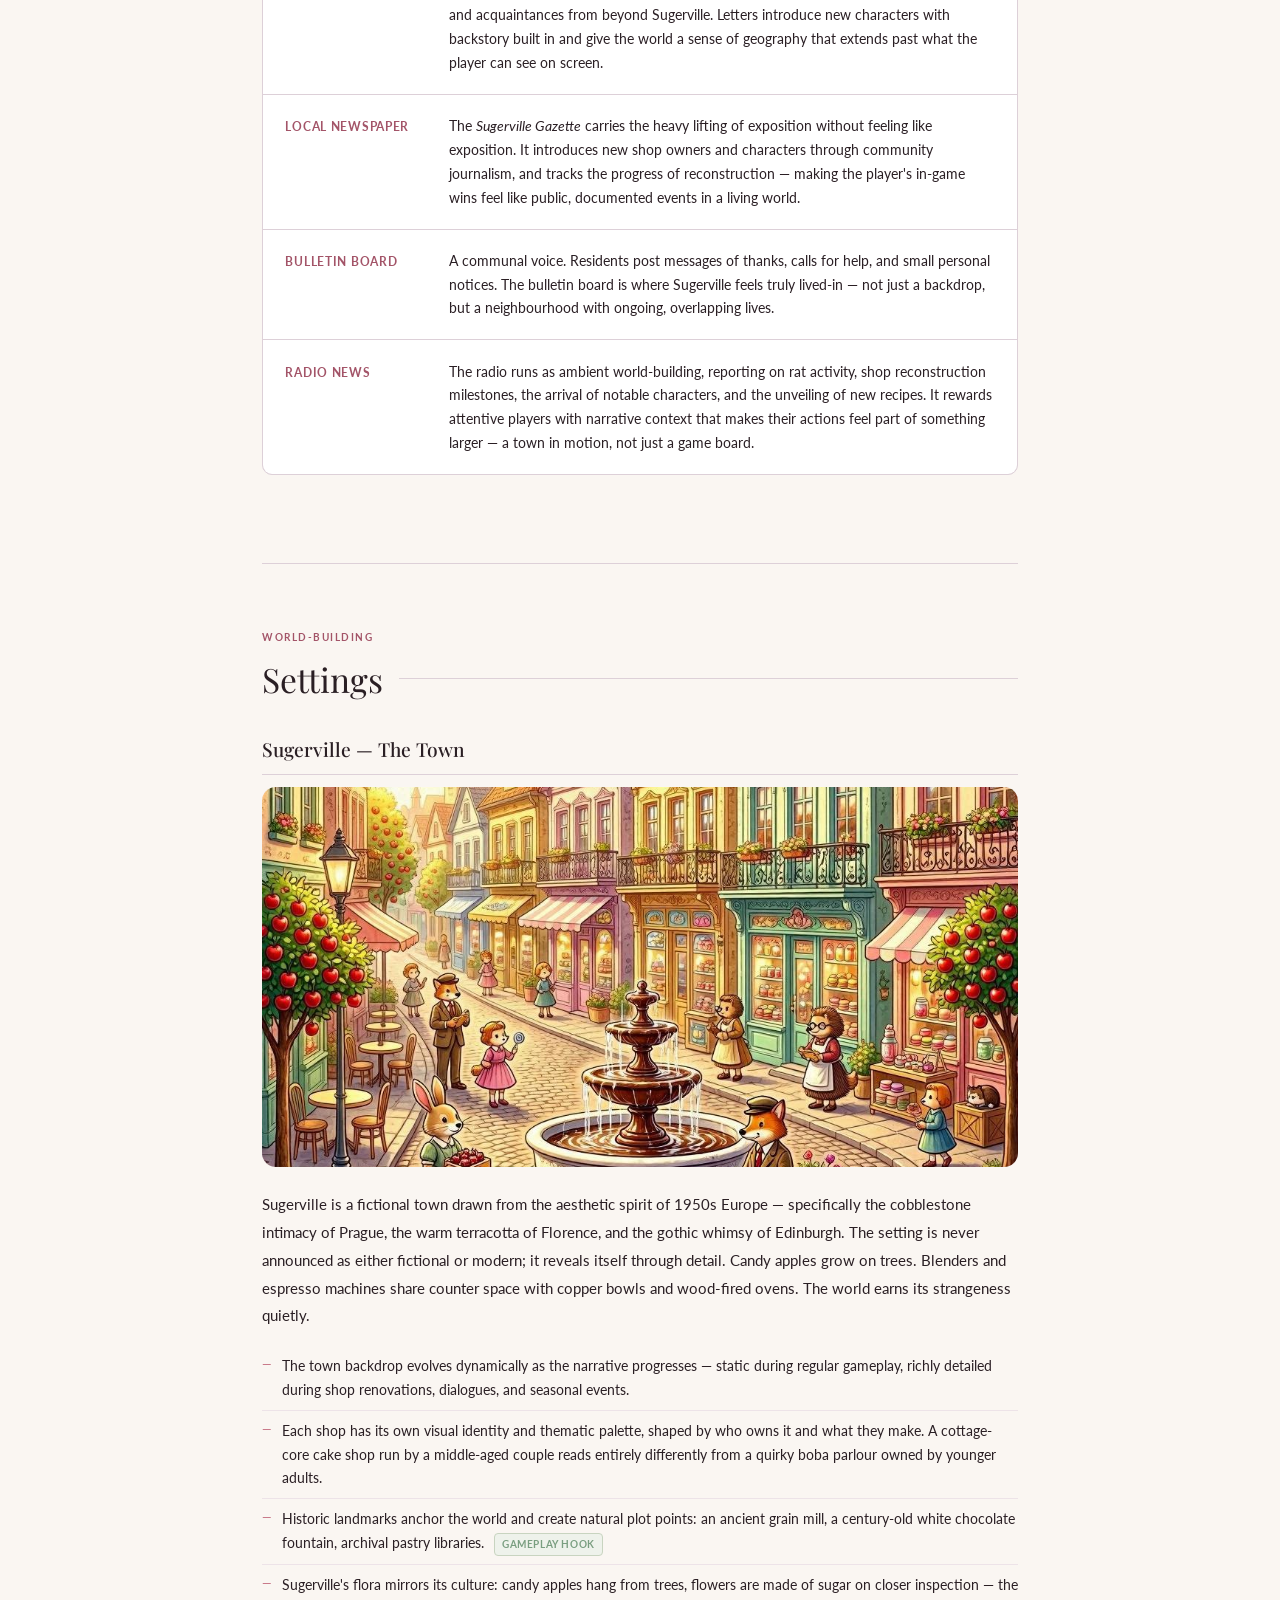
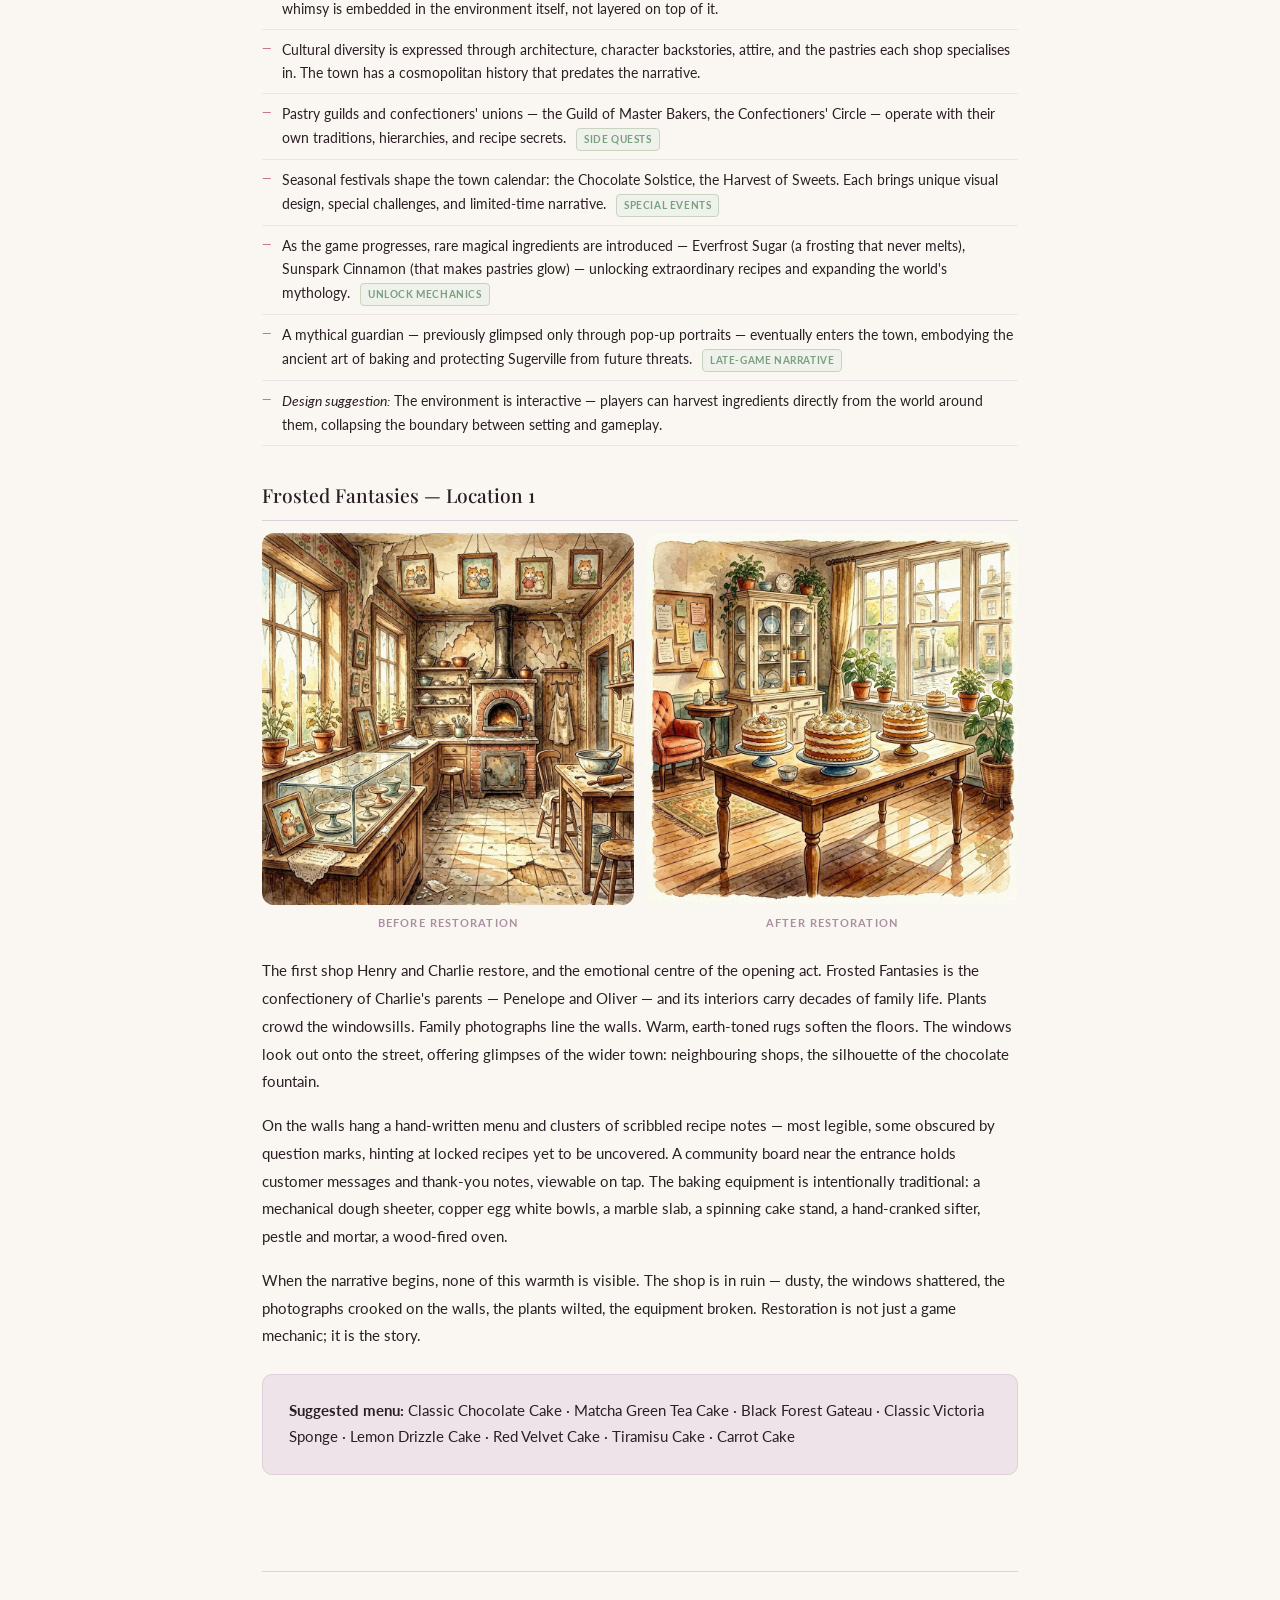
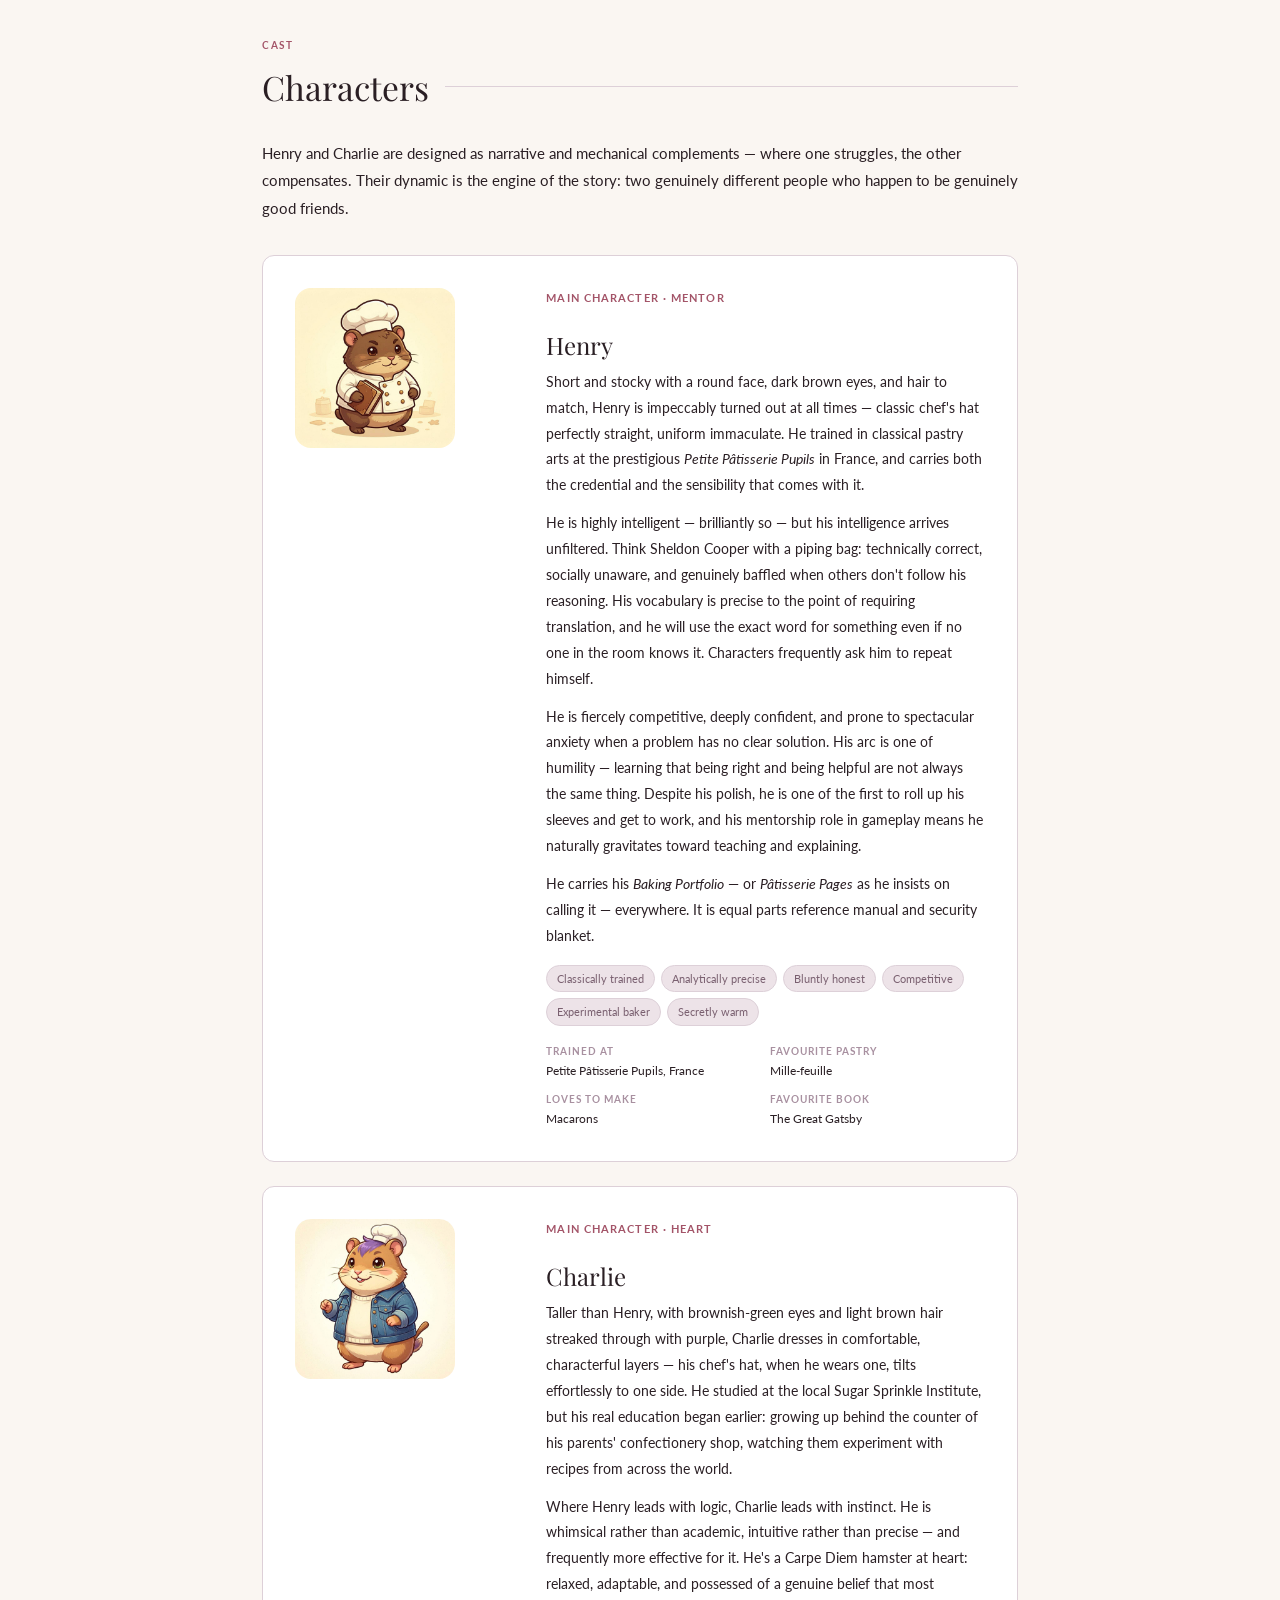
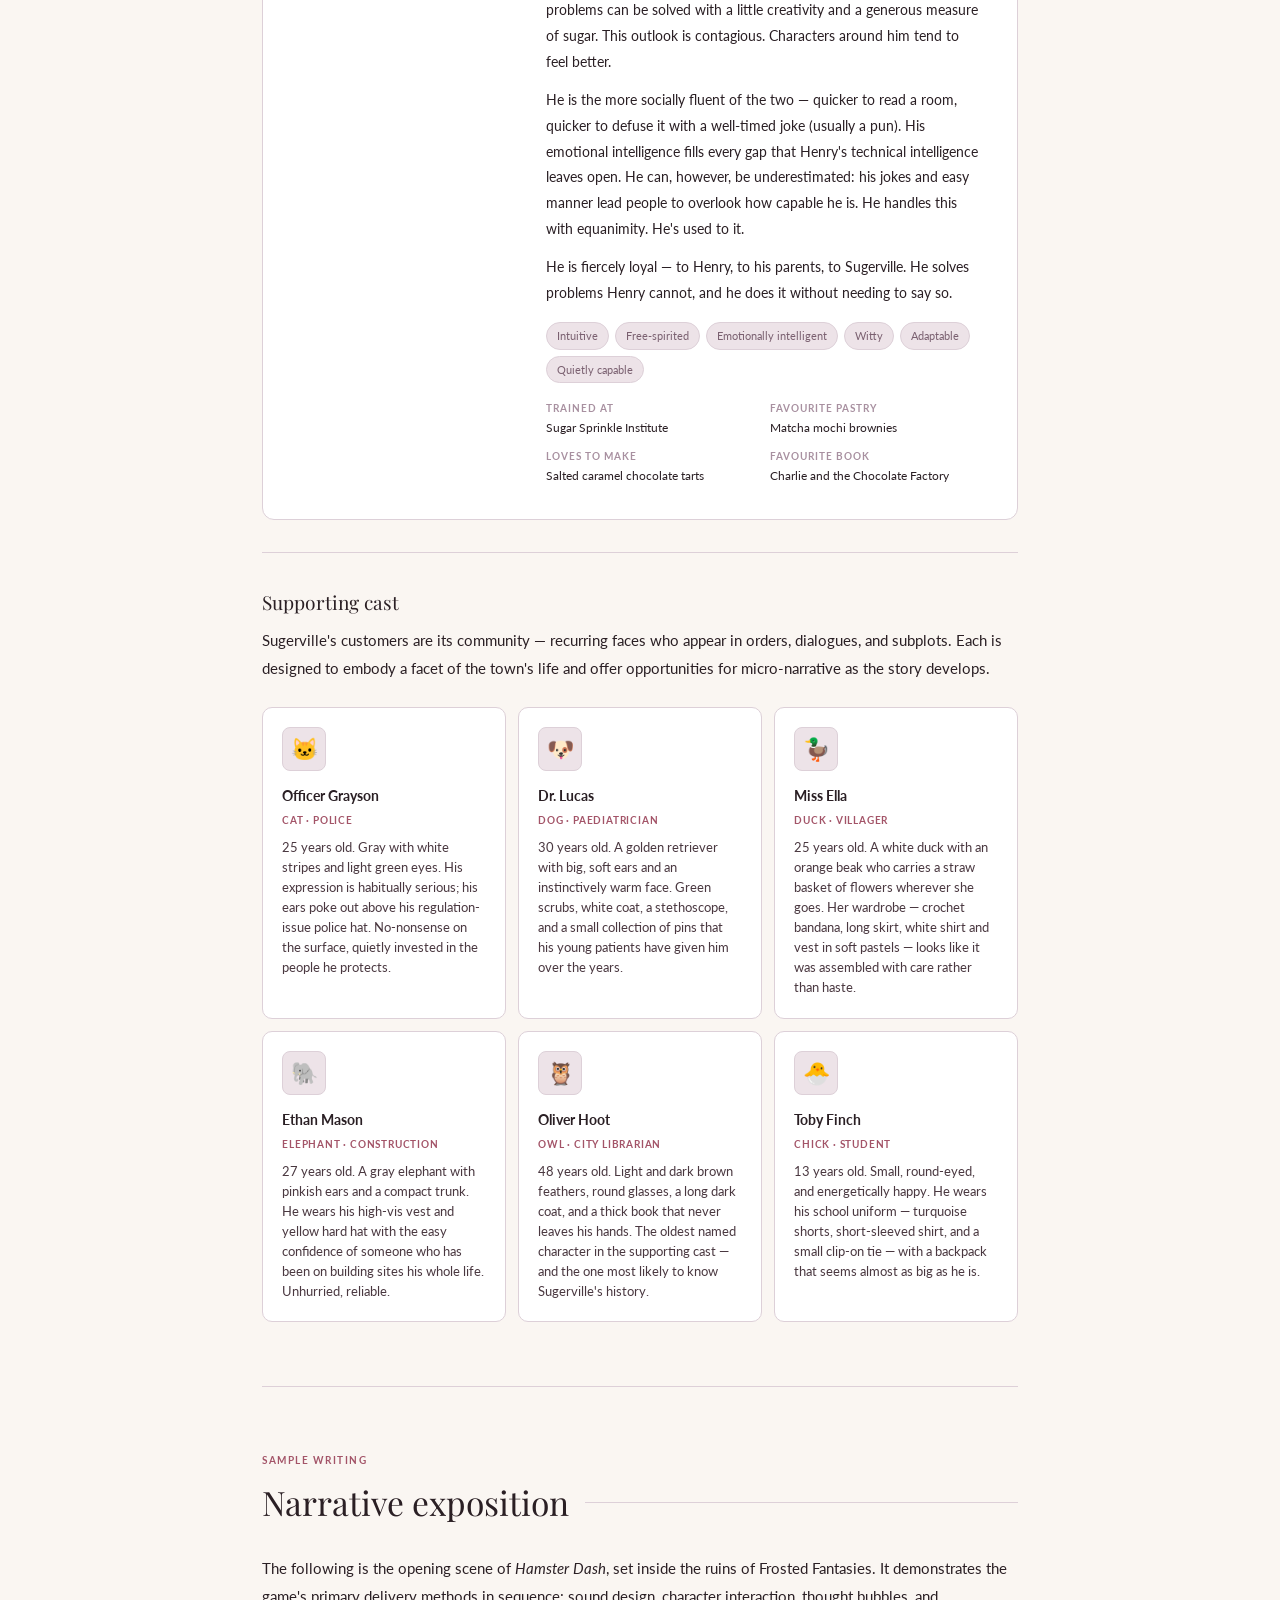
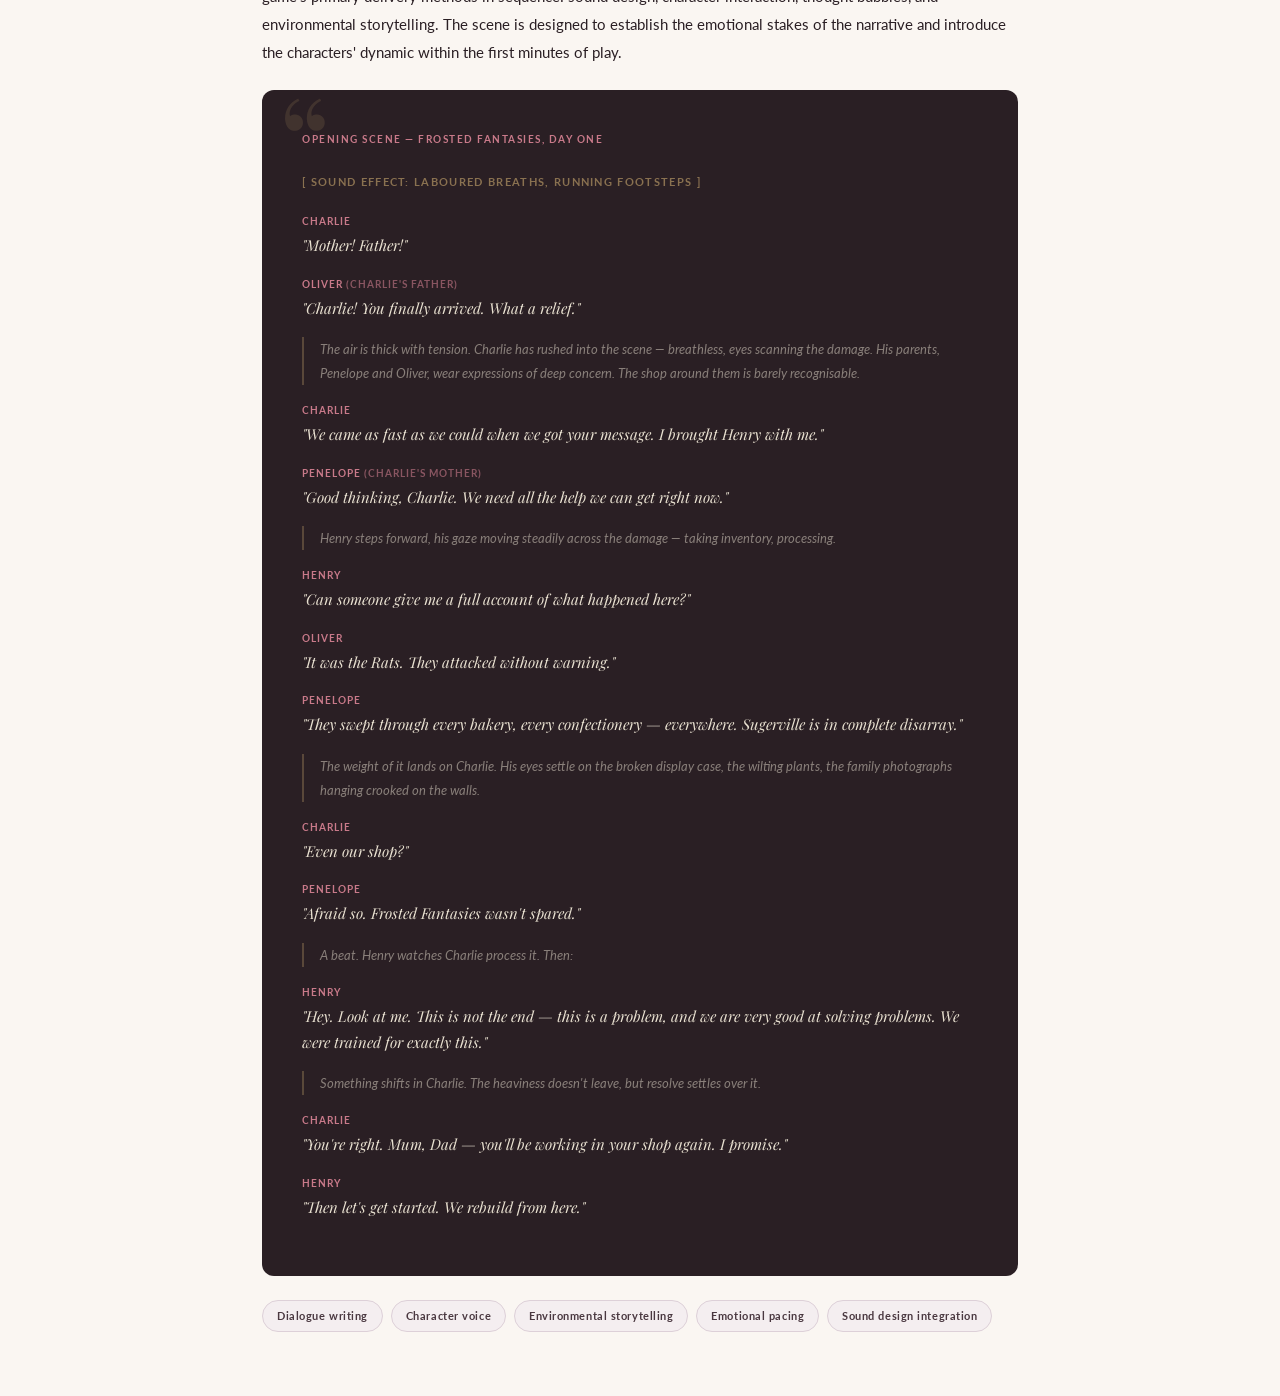
==== commit 41f4eaae: "Add files via upload" ====
--- a/hamster-dash.html
+++ b/hamster-dash.html
@@ -7,19 +7,20 @@
 <link href="https://fonts.googleapis.com/css2?family=Playfair+Display:ital,wght@0,400;0,500;1,400&family=Lato:wght@300;400;700&display=swap" rel="stylesheet">
 <style>
   :root {
-    --cream: #FDFBF6;
-    --warm-white: #FAF7F0;
-    --parchment: #F0EBE0;
-    --border: #E2D9C8;
-    --gold: #C9A96E;
-    --gold-dark: #A07840;
-    --ink: #1E1B16;
-    --ink-mid: #3D3830;
-    --ink-light: #6B6356;
-    --ink-faint: #9A9288;
-    --sage: #7A8C6E;
+    --cream:      #FAF6F2;
+    --warm-white: #F4EEF0;
+    --parchment:  #EDE3E8;
+    --border:     #DDD0D8;
+    --gold:       #C97A8A;
+    --gold-dark:  #A35468;
+    --ink:        #2A1F24;
+    --ink-mid:    #4A3840;
+    --ink-light:  #7A6070;
+    --ink-faint:  #A890A0;
+    --sage:       #7A9E80;
     --dusty-rose: #C4887A;
-    --slate-blue: #6B7FA3;
+    --lavender:   #9B89C4;
+    --mint:       #7ABFAA;
   }
 
   * { box-sizing: border-box; margin: 0; padding: 0; }
@@ -39,7 +40,7 @@
     position: sticky;
     top: 0;
     z-index: 100;
-    background: rgba(253, 251, 246, 0.95);
+    background: rgba(250, 246, 242, 0.95);
     backdrop-filter: blur(8px);
     border-bottom: 1px solid var(--border);
     padding: 0 2rem;
@@ -376,12 +377,40 @@
   }
   .section-header h2 { margin-bottom: 0; white-space: nowrap; }
   .section-rule { flex: 1; border: none; border-top: 1px solid var(--border); }
+
+  /* ── Mobile ── */
+  @media (max-width: 600px) {
+    nav { padding: 0 1rem; gap: 0.75rem; }
+    .nav-links { gap: 1rem; }
+    .nav-links a { font-size: 10px; letter-spacing: 0.06em; }
+    .page { padding: 0 1.1rem; }
+    section { padding: 2.5rem 0; }
+    h1 { font-size: 2.4rem; }
+    h2 { font-size: 1.4rem; }
+    .meta-row { gap: 1.25rem; }
+    .cards { grid-template-columns: 1fr 1fr; }
+    .character-card { grid-template-columns: 1fr; gap: 1.25rem; padding: 1.25rem; }
+    .character-card > div:first-child { display: flex; justify-content: center; }
+    .char-avatar { max-width: 120px; }
+    .char-details { grid-template-columns: 1fr; }
+    .secondary-grid { grid-template-columns: 1fr 1fr; }
+    .delivery-item { grid-template-columns: 1fr; gap: 0.4rem; }
+    .exposition-wrap { padding: 1.5rem 1.25rem; }
+    .logline { padding: 1.1rem 1.25rem; font-size: 1rem; }
+    .section-header { gap: 0.75rem; }
+  }
+  @media (max-width: 380px) {
+    .cards { grid-template-columns: 1fr; }
+    .secondary-grid { grid-template-columns: 1fr; }
+    .nav-links { gap: 0.6rem; }
+  }
 </style>
 </head>
 <body>
 
 <!-- ── Sticky nav ── -->
 <nav>
+  <a href="index.html" style="font-size:11px; font-weight:700; letter-spacing:0.12em; text-transform:uppercase; color:var(--ink-faint); text-decoration:none; display:flex; align-items:center; gap:8px; transition:color 0.2s;" onmouseover="this.style.color='var(--gold-dark)'" onmouseout="this.style.color='var(--ink-faint)'">← Portfolio</a>
   <span class="nav-title">Hamster Dash</span>
   <ul class="nav-links">
     <li><a href="#overview">Overview</a></li>
@@ -430,6 +459,7 @@
 
     <hr class="divider">
 
+    <span class="eyebrow">Narrative</span>
     <div class="section-header">
       <h2>Synopsis</h2>
       <hr class="section-rule">
@@ -447,6 +477,7 @@
 
     <hr class="divider">
 
+    <span class="eyebrow">Mechanics</span>
     <div class="section-header">
       <h2>Gameplay systems</h2>
       <hr class="section-rule">
